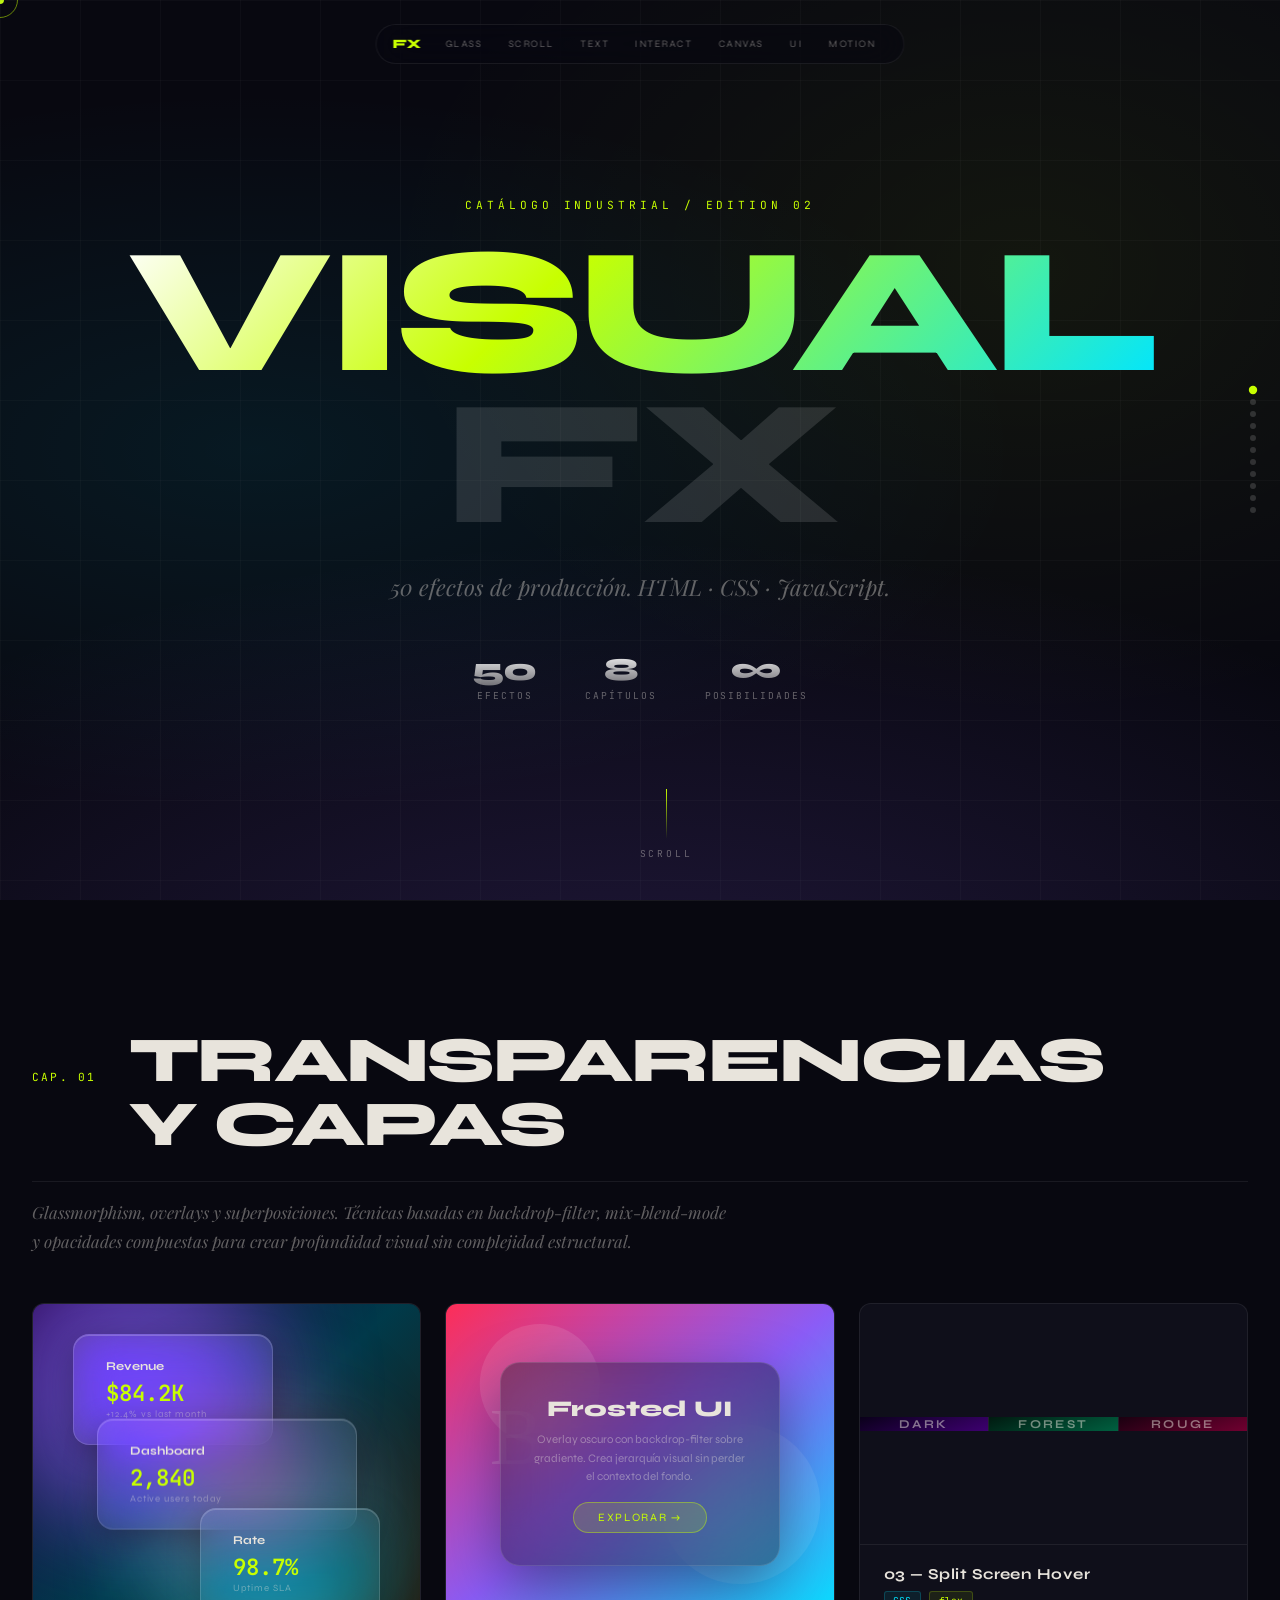
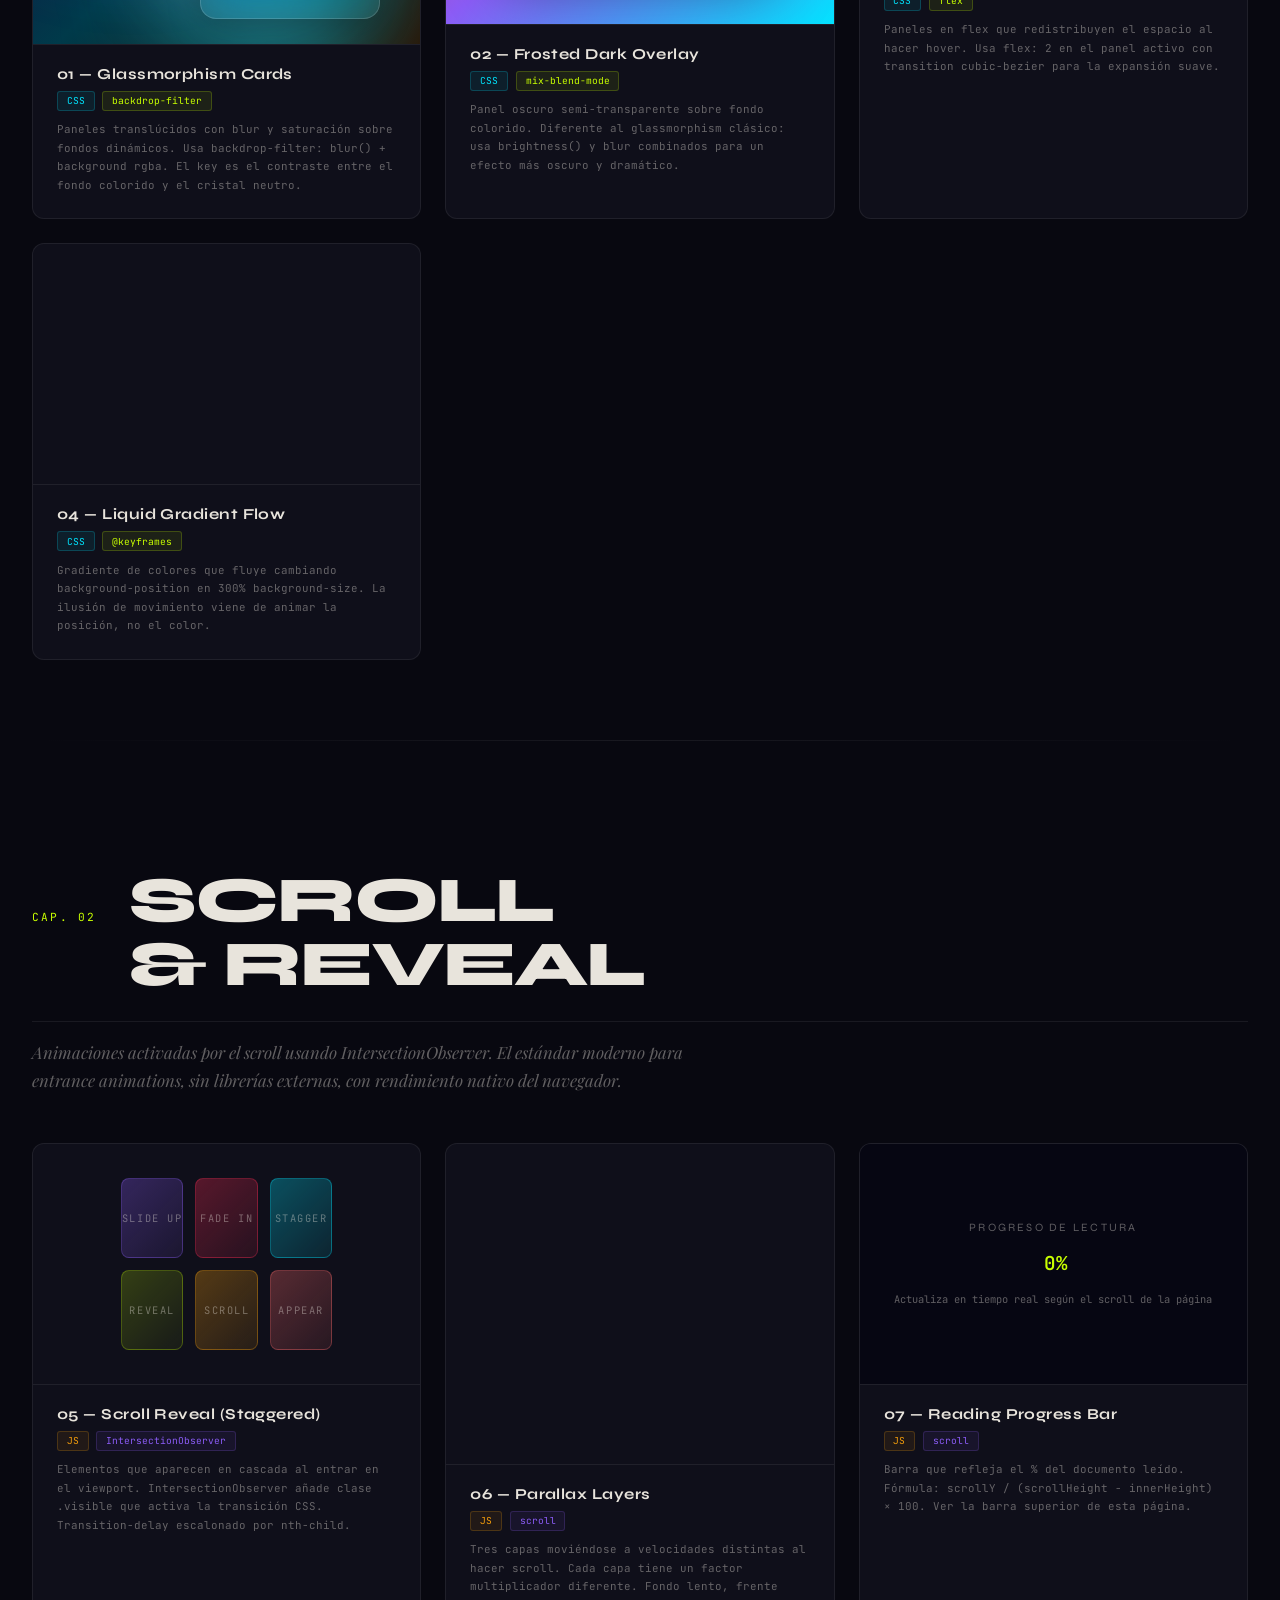
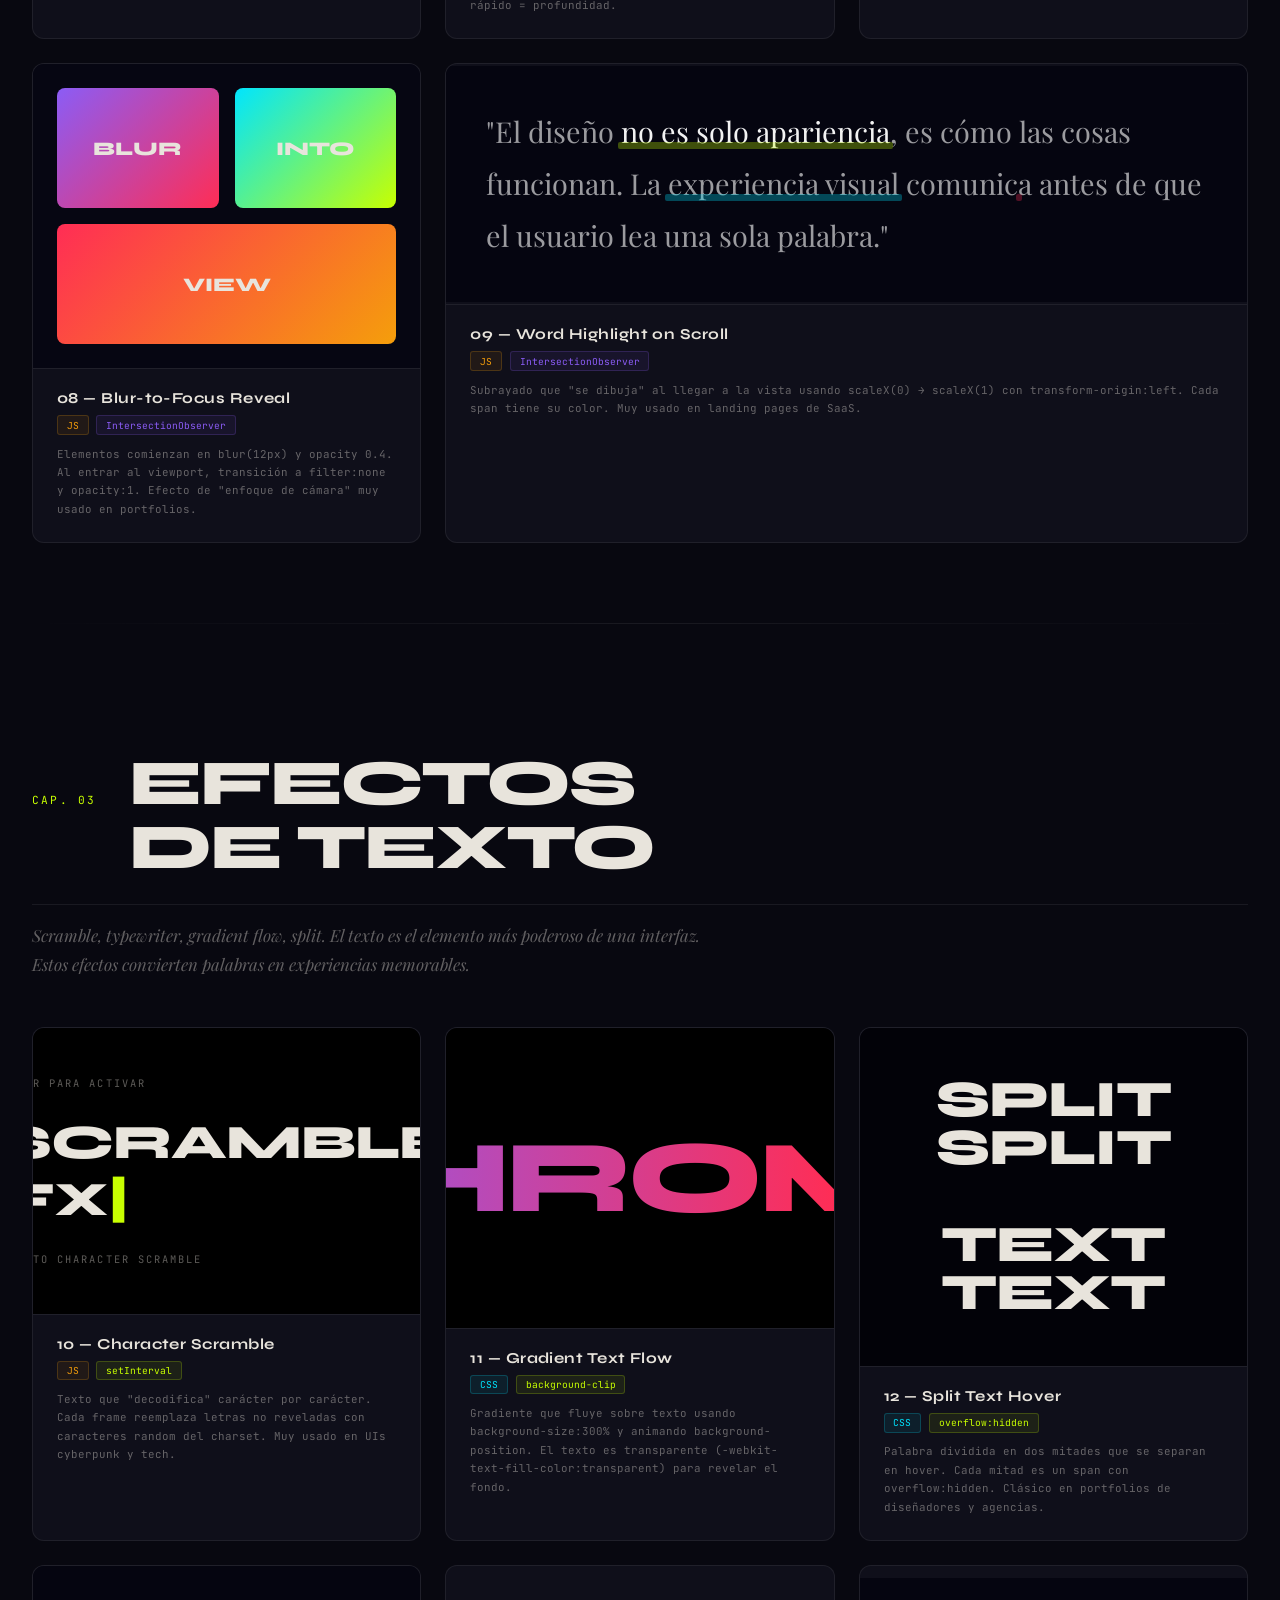
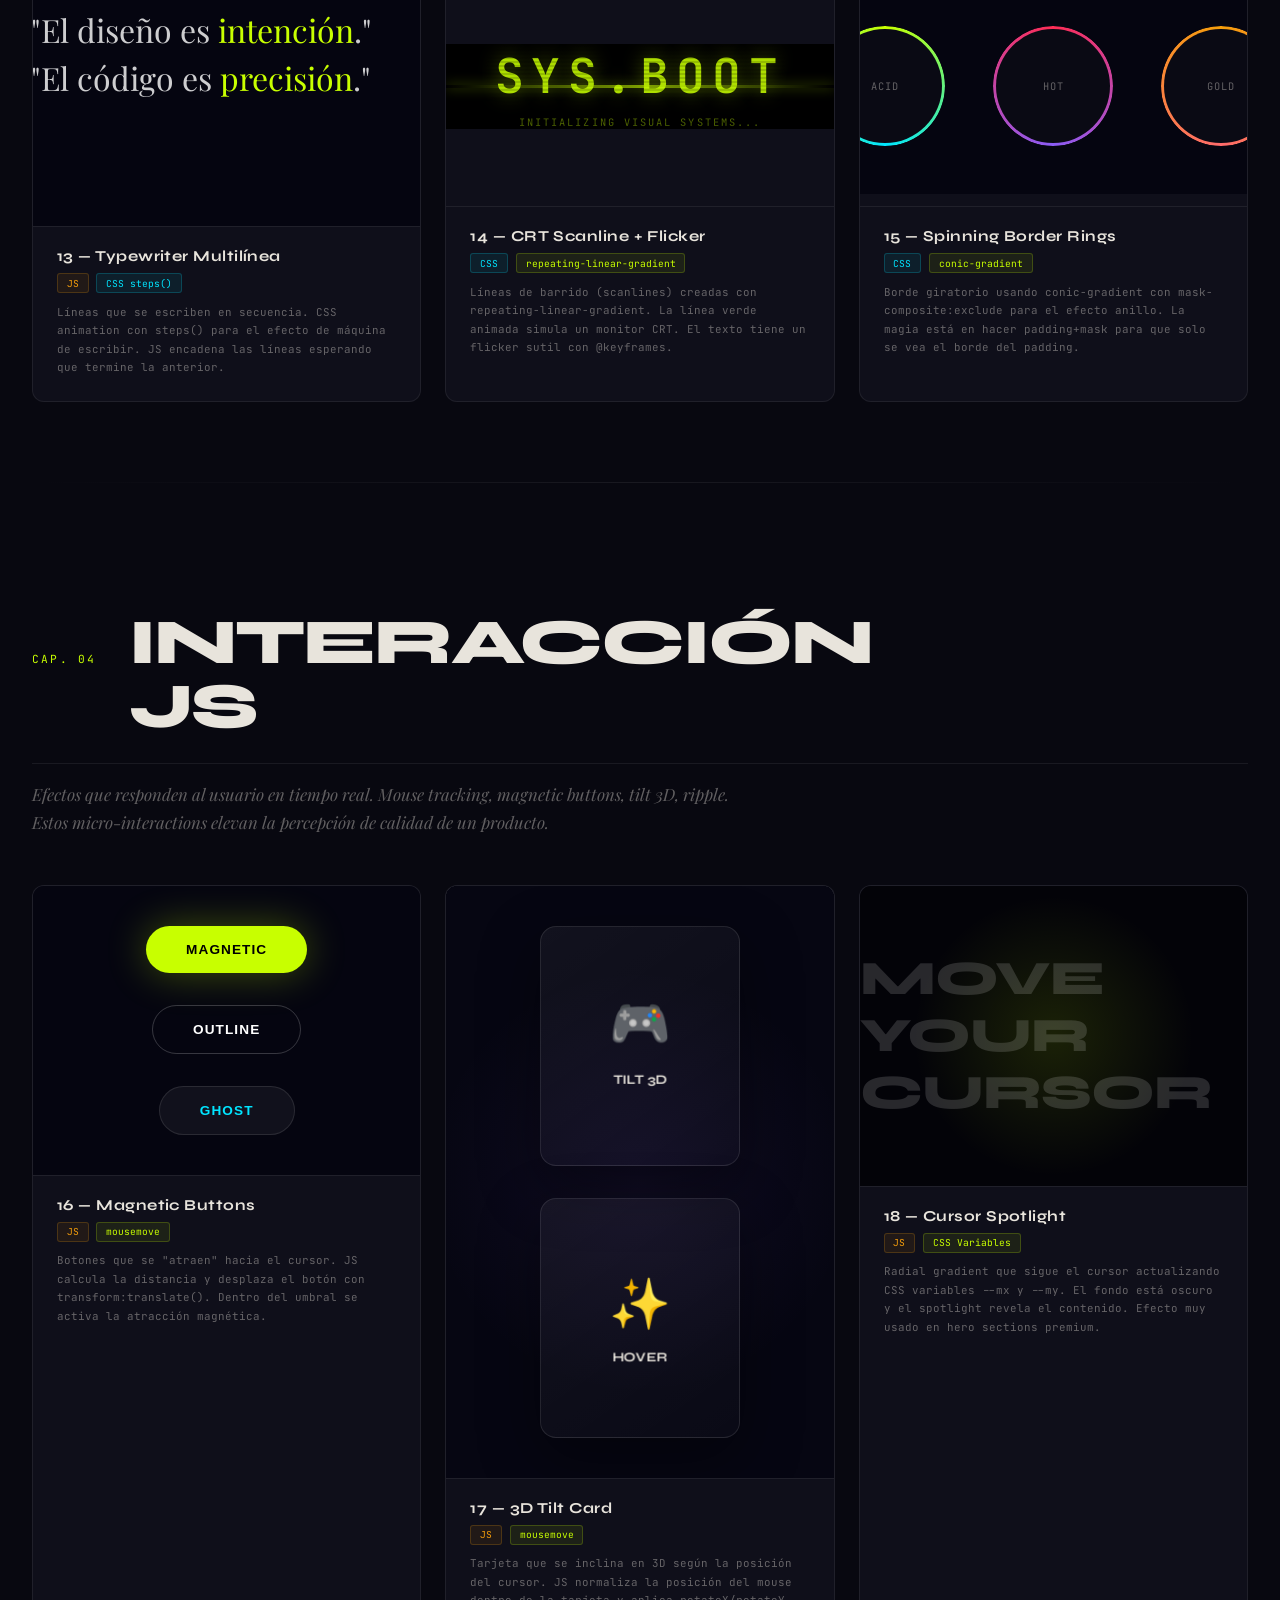
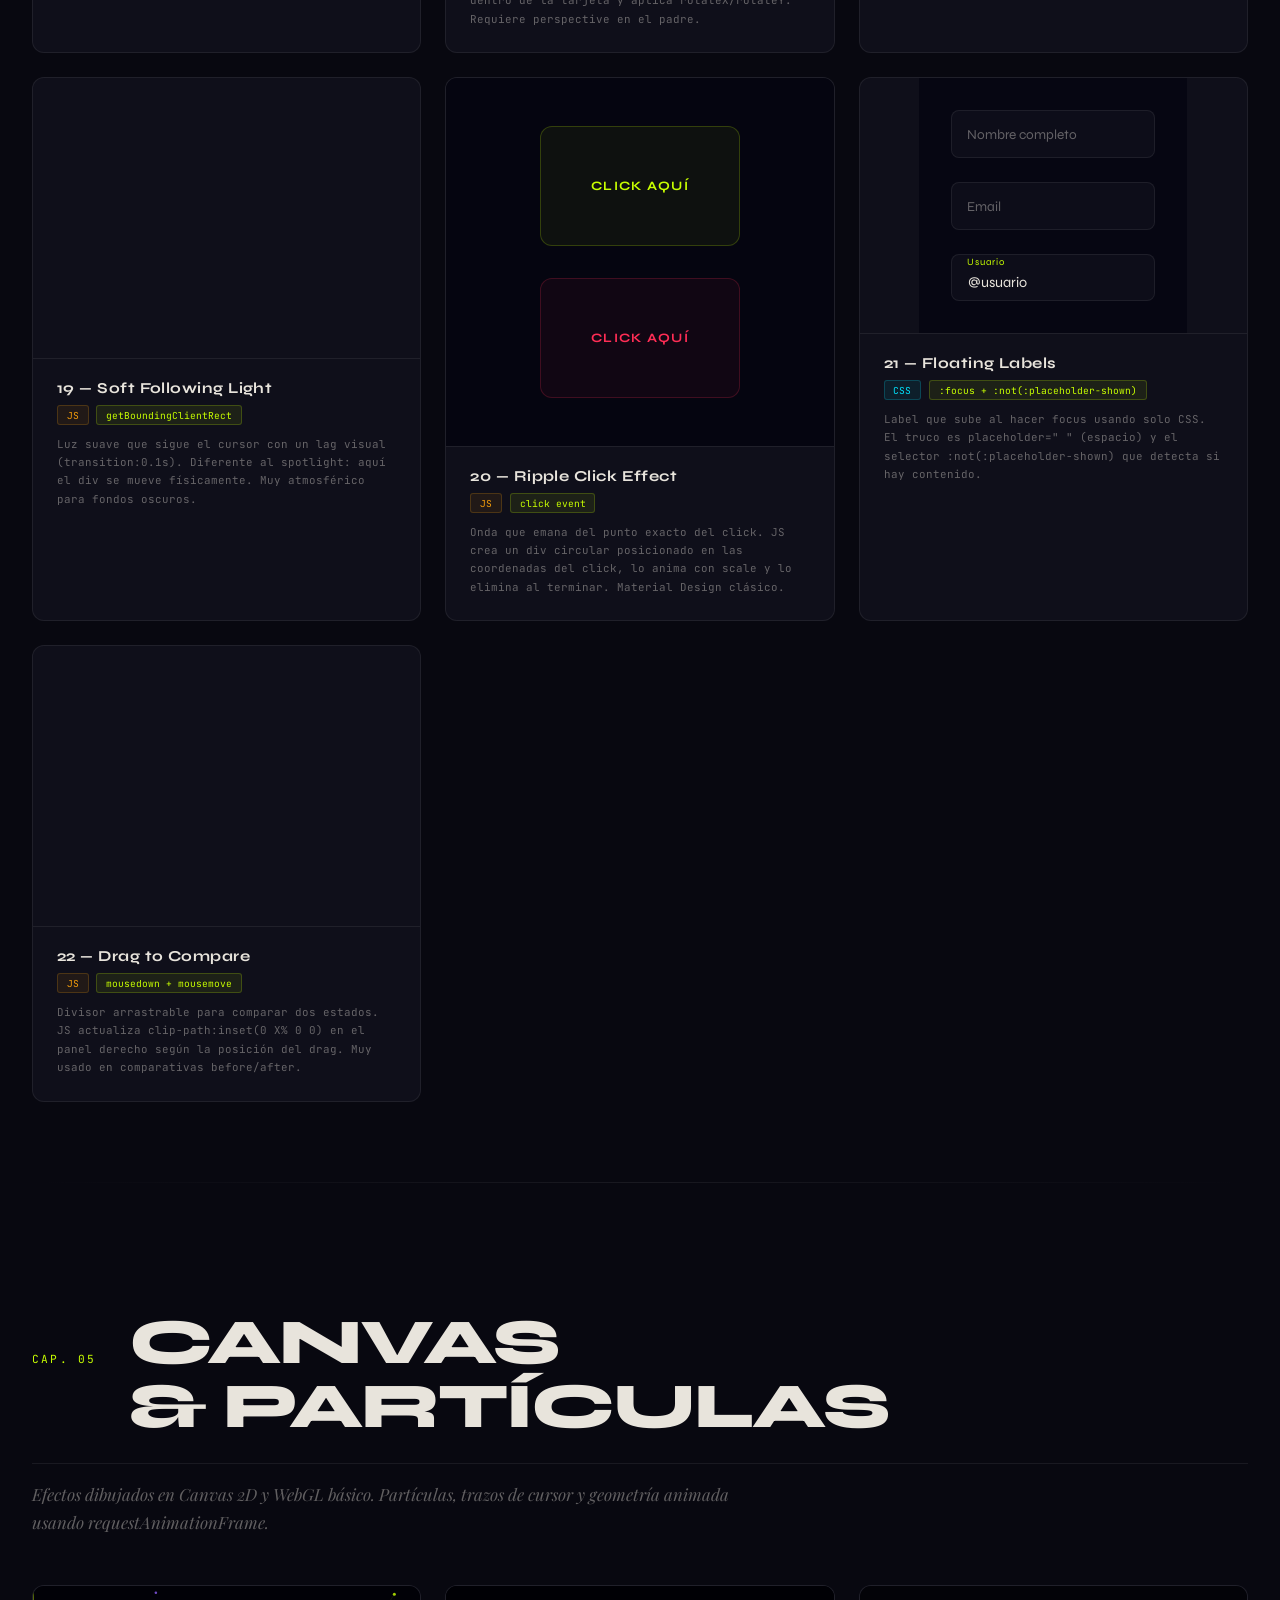
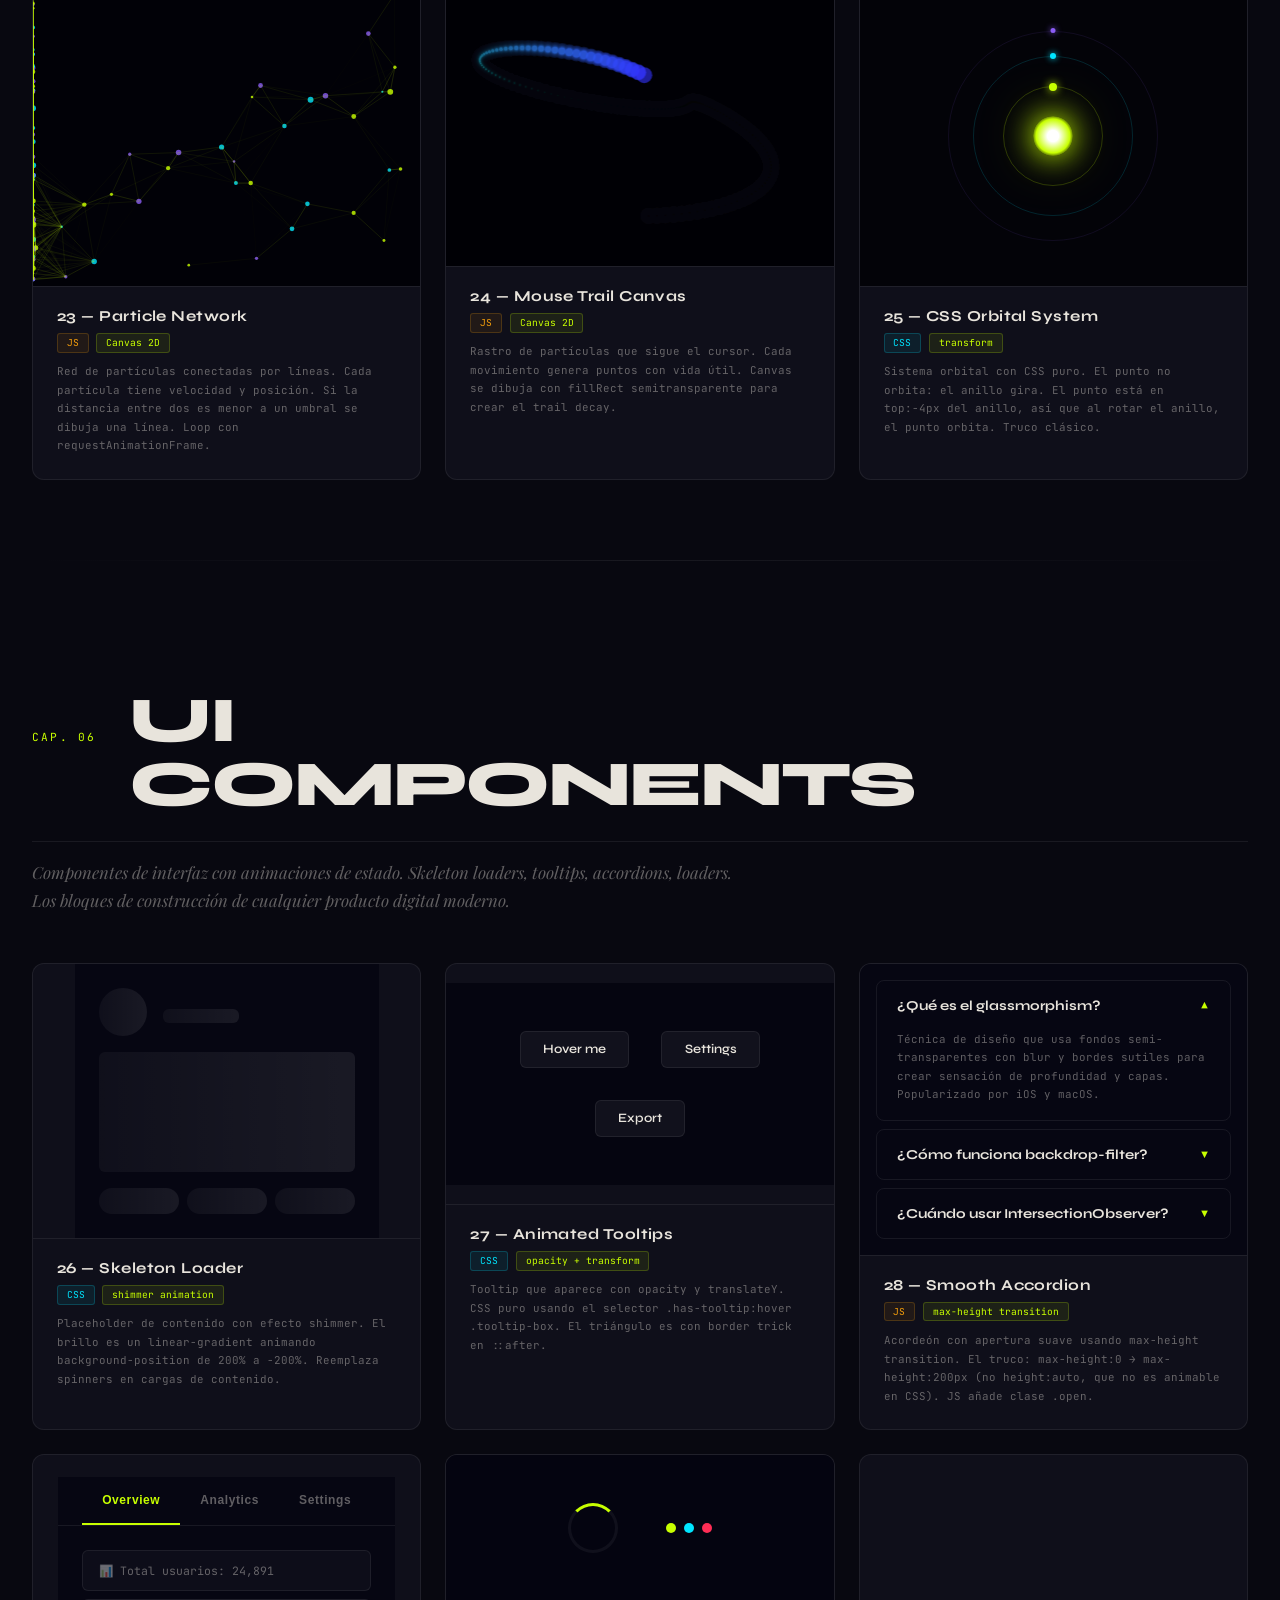
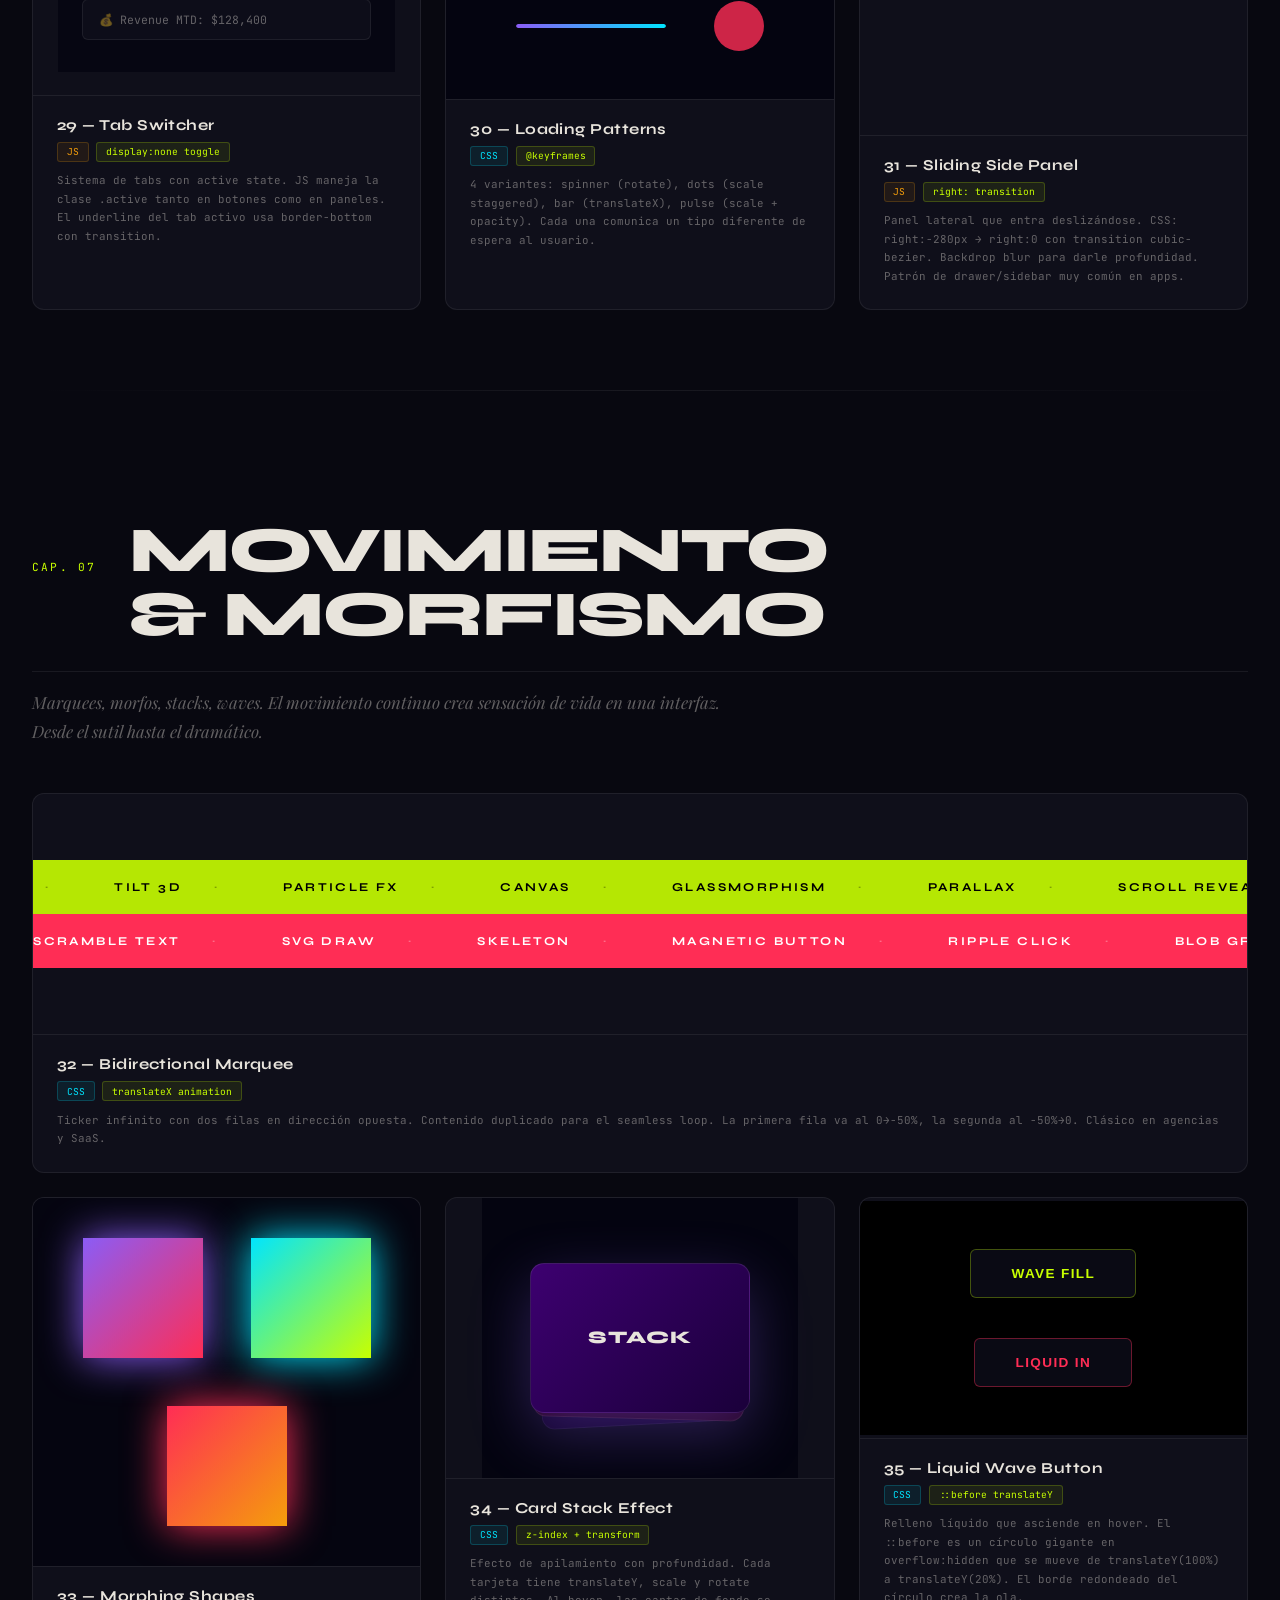
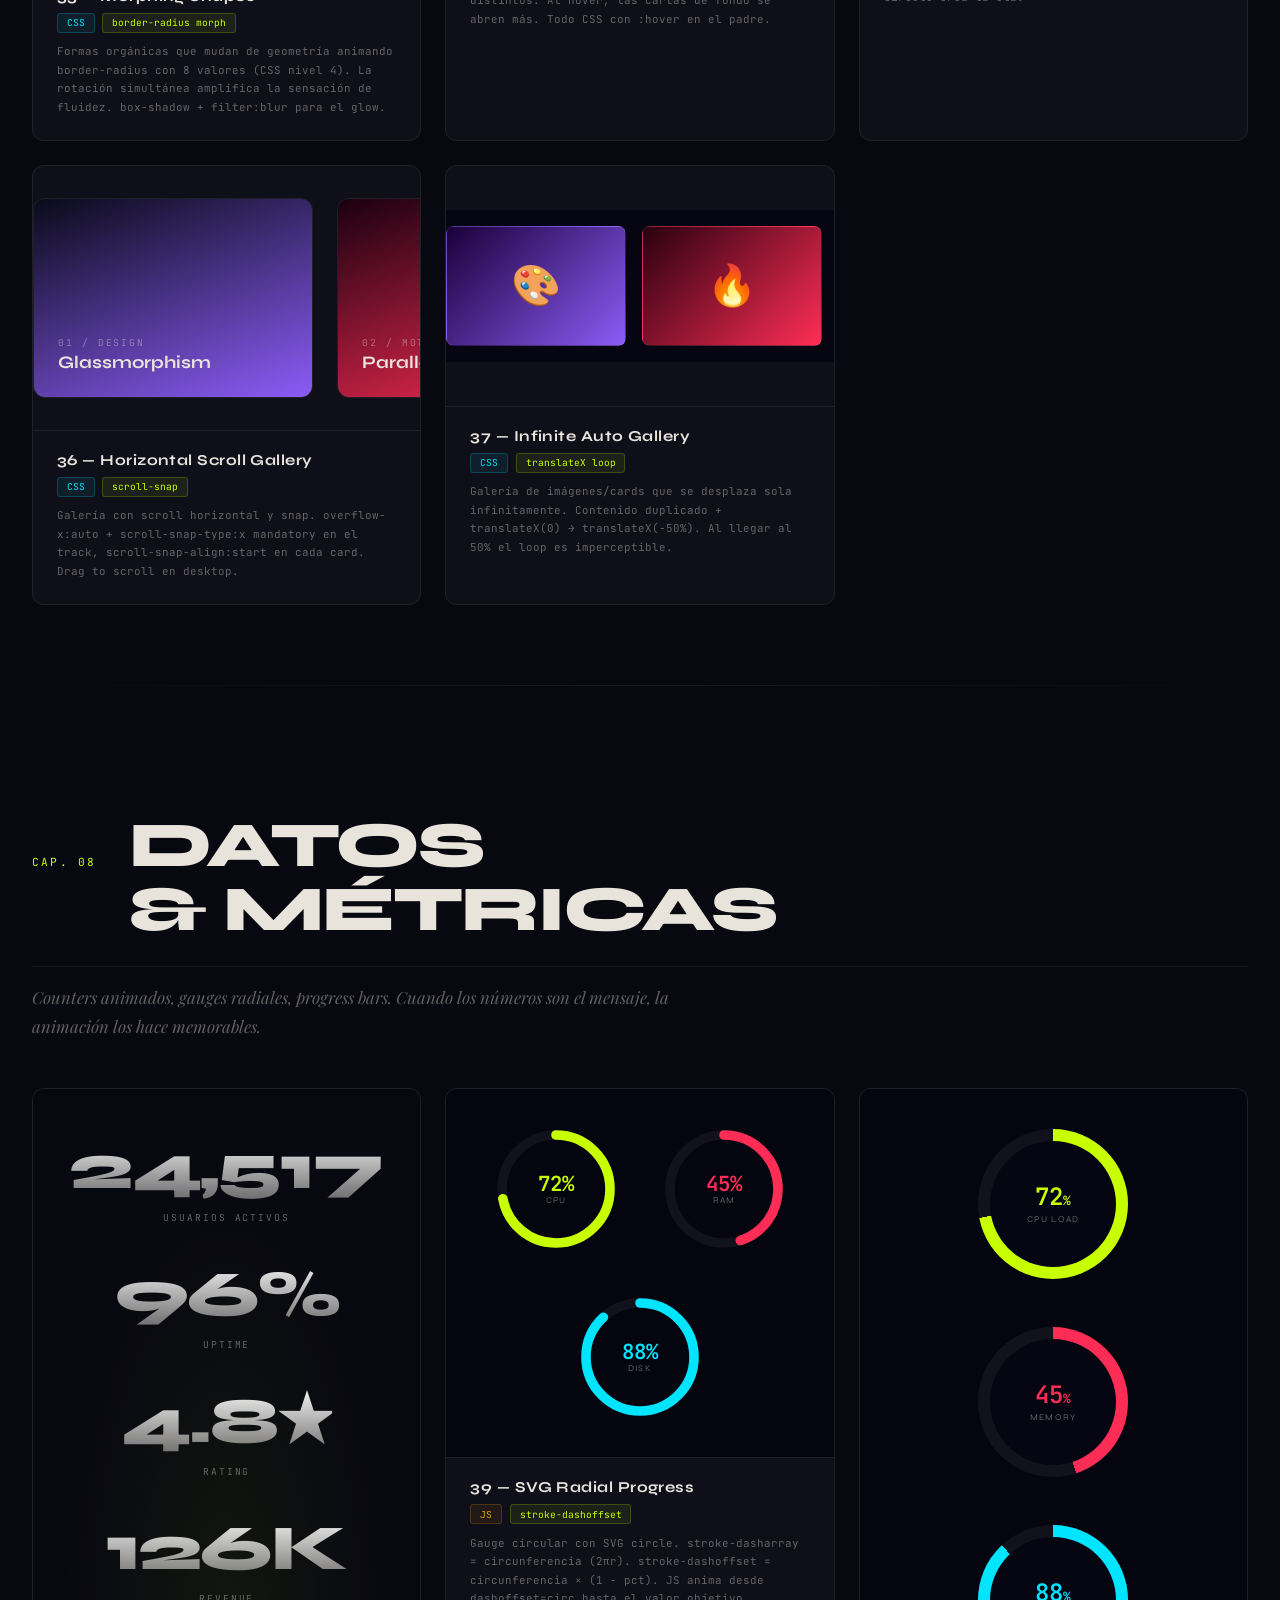
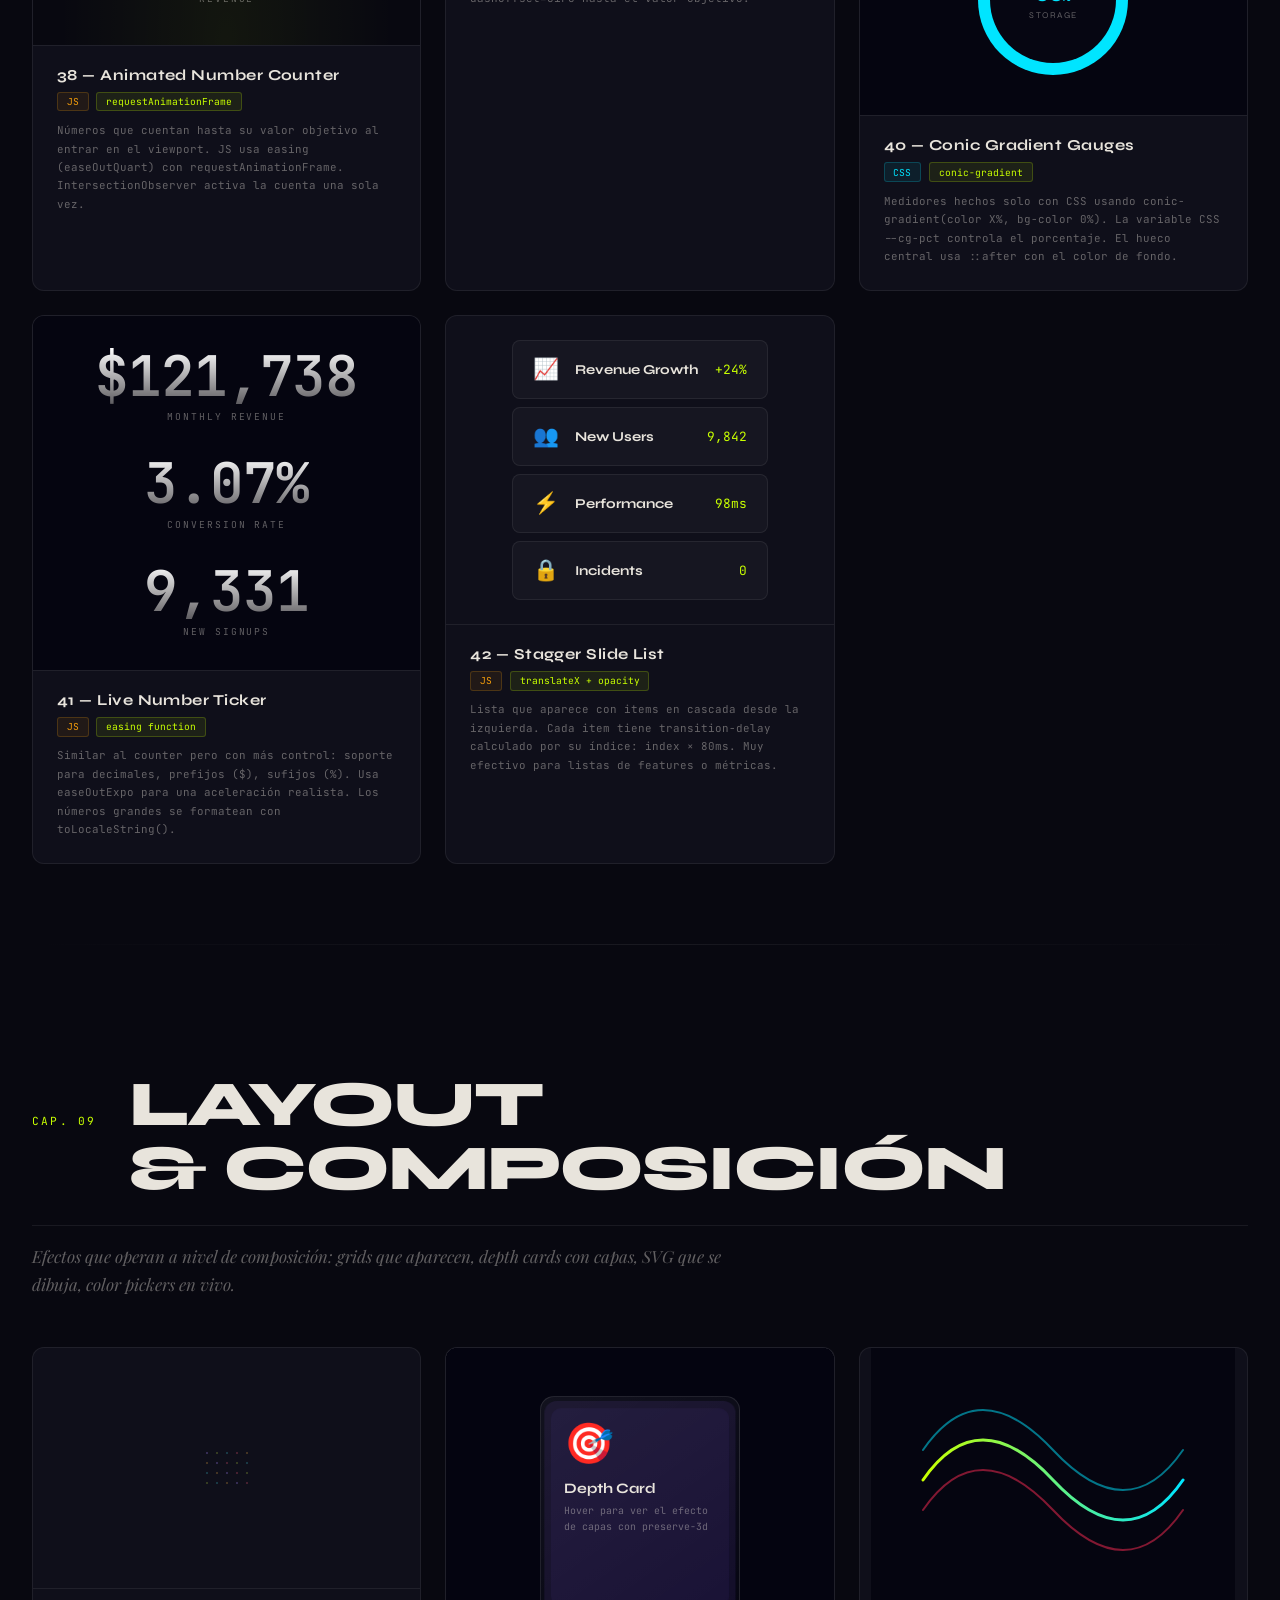
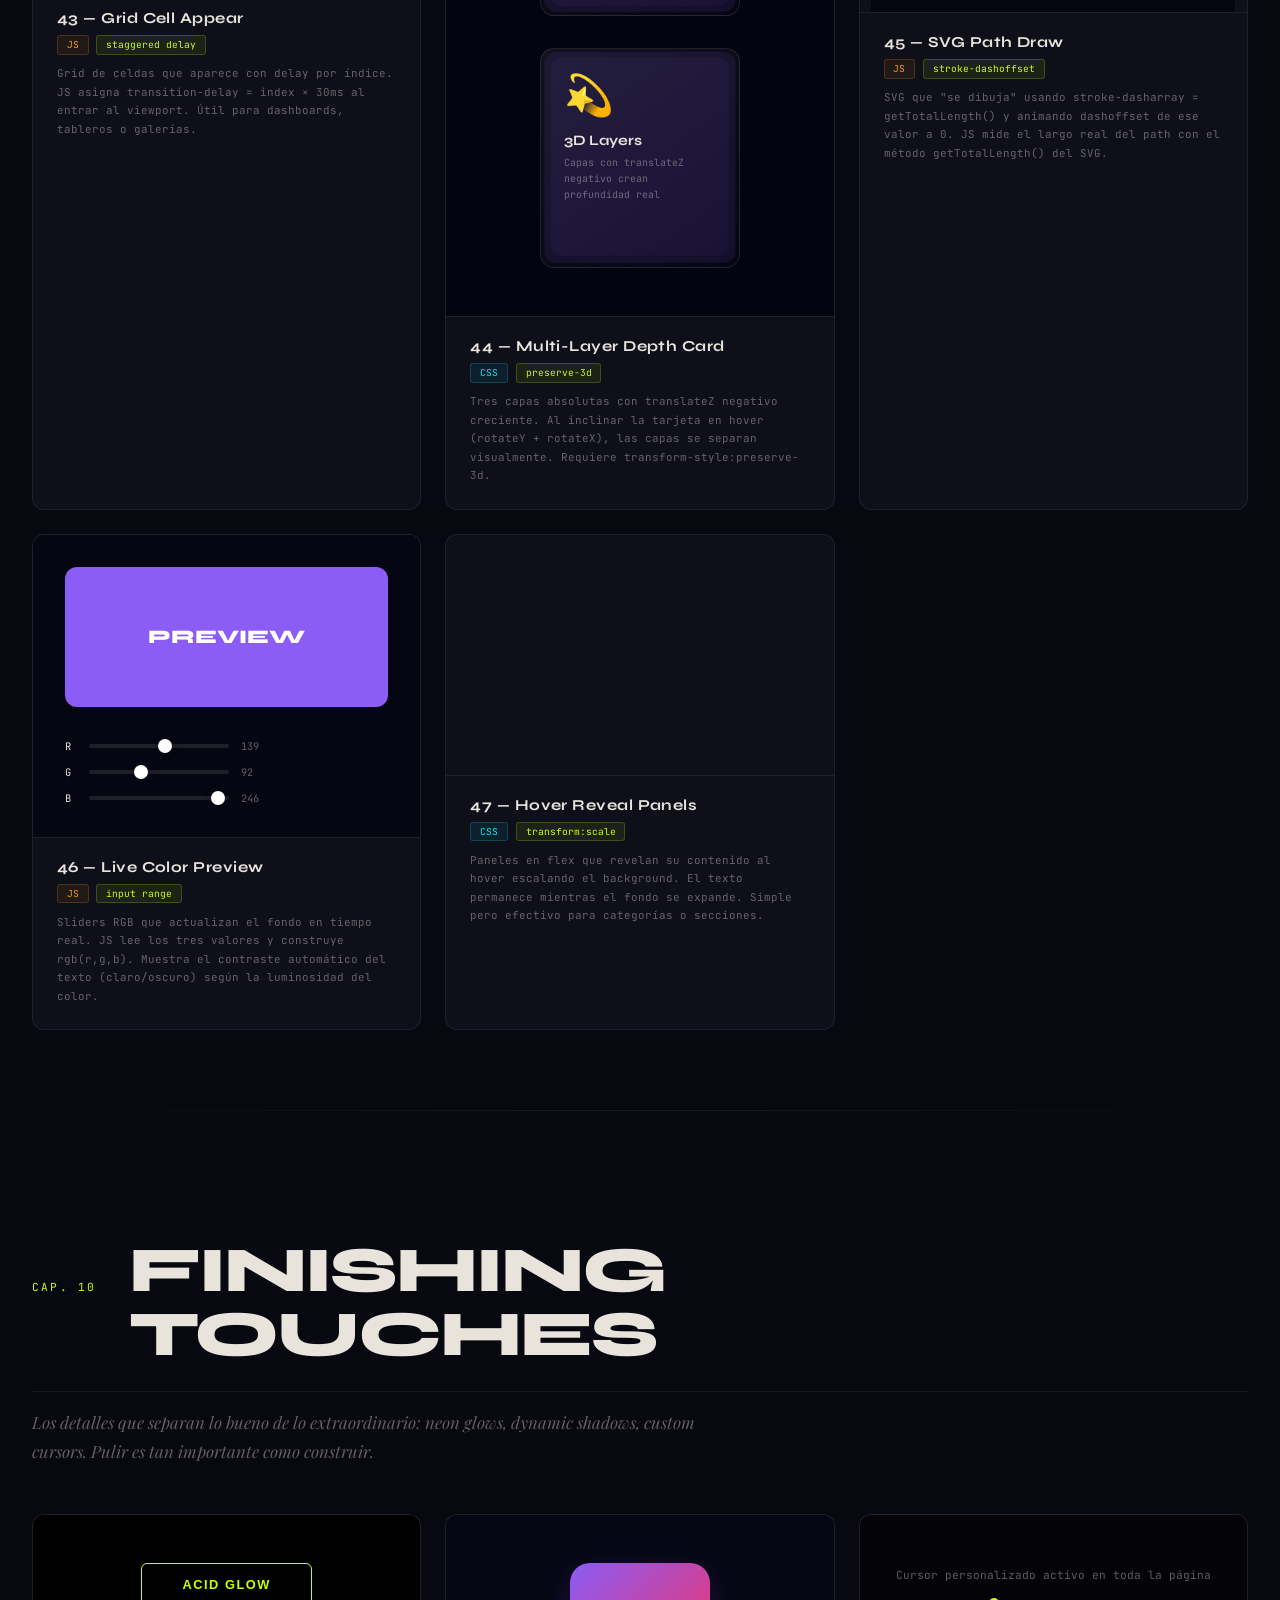
==== catalogo-fx-v2.html @ 1371c693 "catalogo de visuales" ====
<!DOCTYPE html>
<html lang="es">
<head>
<meta charset="UTF-8">
<meta name="viewport" content="width=device-width, initial-scale=1.0">
<title>VISUAL FX CATALOG — 50 Efectos Industriales</title>
<link href="https://fonts.googleapis.com/css2?family=Syne:wght@400;500;700;800&family=Playfair+Display:ital,wght@0,400;0,700;1,400&family=JetBrains+Mono:wght@300;400;600&display=swap" rel="stylesheet">
<style>
/* ══════════════════════════════════════════════
   TOKENS & RESET
══════════════════════════════════════════════ */
:root {
  --bg:       #080810;
  --surface:  #0f0f1a;
  --border:   rgba(255,255,255,0.07);
  --text:     #e8e4dc;
  --muted:    rgba(232,228,220,0.4);
  --acid:     #c8ff00;
  --hot:      #ff2d55;
  --cyan:     #00e5ff;
  --violet:   #8b5cf6;
  --gold:     #f59e0b;
  --coral:    #ff6b6b;
  --mint:     #0fffe5;
  --r: 0.75rem;
}

*, *::before, *::after { box-sizing: border-box; margin: 0; padding: 0; }
html { scroll-behavior: smooth; }
body {
  background: var(--bg);
  color: var(--text);
  font-family: 'Syne', sans-serif;
  overflow-x: hidden;
  cursor: none;
}

/* ══════════════════════════════════════════════
   CUSTOM CURSOR
══════════════════════════════════════════════ */
#cursor-dot {
  position: fixed;
  width: 8px; height: 8px;
  background: var(--acid);
  border-radius: 50%;
  pointer-events: none;
  z-index: 9999;
  transform: translate(-50%,-50%);
  transition: transform 0.1s, background 0.2s;
  mix-blend-mode: difference;
}
#cursor-ring {
  position: fixed;
  width: 36px; height: 36px;
  border: 1.5px solid rgba(200,255,0,0.5);
  border-radius: 50%;
  pointer-events: none;
  z-index: 9998;
  transform: translate(-50%,-50%);
  transition: width 0.3s, height 0.3s, border-color 0.3s, transform 0.08s;
}
body:has(a:hover) #cursor-ring,
body:has(button:hover) #cursor-ring,
body:has(.fx-card:hover) #cursor-ring {
  width: 60px; height: 60px;
  border-color: var(--hot);
}

/* ══════════════════════════════════════════════
   NAV PILL
══════════════════════════════════════════════ */
nav {
  position: fixed;
  top: 1.5rem; left: 50%;
  transform: translateX(-50%);
  z-index: 100;
  display: flex;
  align-items: center;
  gap: 0.25rem;
  padding: 0.5rem 1rem;
  background: rgba(8,8,16,0.6);
  backdrop-filter: blur(20px) saturate(1.5);
  border: 1px solid var(--border);
  border-radius: 100px;
}
nav a {
  font-size: 0.62rem;
  letter-spacing: 0.15em;
  text-transform: uppercase;
  color: var(--muted);
  text-decoration: none;
  padding: 0.3rem 0.7rem;
  border-radius: 100px;
  transition: color 0.2s, background 0.2s;
}
nav a:hover { color: var(--text); background: rgba(255,255,255,0.07); }
.nav-logo {
  font-family: 'Syne', sans-serif;
  font-weight: 800;
  font-size: 0.8rem;
  color: var(--acid);
  margin-right: 0.5rem;
  letter-spacing: 0.05em;
}

/* ══════════════════════════════════════════════
   PROGRESS BAR
══════════════════════════════════════════════ */
#progress-bar {
  position: fixed;
  top: 0; left: 0;
  height: 2px;
  background: linear-gradient(to right, var(--acid), var(--cyan));
  z-index: 200;
  width: 0%;
  transition: width 0.1s linear;
  box-shadow: 0 0 8px var(--acid);
}

/* ══════════════════════════════════════════════
   LAYOUT
══════════════════════════════════════════════ */
.chapter {
  padding: 8rem 2rem 5rem;
  max-width: 1300px;
  margin: 0 auto;
}
.chapter-header {
  display: flex;
  align-items: baseline;
  gap: 2rem;
  margin-bottom: 1rem;
  border-bottom: 1px solid var(--border);
  padding-bottom: 1.5rem;
}
.chapter-num {
  font-family: 'JetBrains Mono', monospace;
  font-size: 0.7rem;
  color: var(--acid);
  letter-spacing: 0.2em;
  white-space: nowrap;
}
.chapter-title {
  font-size: clamp(2.5rem, 5vw, 4.5rem);
  font-weight: 800;
  line-height: 1;
  letter-spacing: -0.03em;
}
.chapter-desc {
  font-family: 'Playfair Display', serif;
  font-style: italic;
  font-size: 1.05rem;
  color: var(--muted);
  line-height: 1.7;
  max-width: 700px;
  margin-bottom: 3rem;
}

.fx-grid {
  display: grid;
  grid-template-columns: repeat(auto-fill, minmax(380px, 1fr));
  gap: 1.5rem;
}
.fx-grid-wide { grid-template-columns: 1fr; }
.fx-grid-2    { grid-template-columns: repeat(auto-fill, minmax(500px, 1fr)); }
.fx-grid-3    { grid-template-columns: repeat(3, 1fr); }

@media(max-width:900px) {
  .fx-grid, .fx-grid-2, .fx-grid-3 { grid-template-columns: 1fr; }
}

.fx-card {
  background: var(--surface);
  border: 1px solid var(--border);
  border-radius: var(--r);
  overflow: hidden;
  transition: border-color 0.3s, transform 0.3s;
}
.fx-card:hover { border-color: rgba(200,255,0,0.2); transform: translateY(-3px); }
.fx-demo {
  min-height: 240px;
  display: flex;
  align-items: center;
  justify-content: center;
  position: relative;
  overflow: hidden;
}
.fx-info {
  padding: 1.25rem 1.5rem 1.5rem;
  border-top: 1px solid var(--border);
}
.fx-name {
  font-size: 0.95rem;
  font-weight: 700;
  letter-spacing: 0.03em;
  margin-bottom: 0.4rem;
}
.fx-tag {
  display: inline-block;
  font-family: 'JetBrains Mono', monospace;
  font-size: 0.6rem;
  padding: 0.15rem 0.55rem;
  border-radius: 3px;
  background: rgba(200,255,0,0.08);
  color: var(--acid);
  border: 1px solid rgba(200,255,0,0.2);
  margin-bottom: 0.6rem;
  margin-right: 0.3rem;
}
.fx-tag.t-js     { background: rgba(245,158,11,0.08); color: var(--gold);   border-color: rgba(245,158,11,0.2); }
.fx-tag.t-css    { background: rgba(0,229,255,0.08);  color: var(--cyan);   border-color: rgba(0,229,255,0.2);  }
.fx-tag.t-scroll { background: rgba(139,92,246,0.08); color: var(--violet); border-color: rgba(139,92,246,0.2); }
.fx-desc {
  font-family: 'JetBrains Mono', monospace;
  font-size: 0.68rem;
  color: var(--muted);
  line-height: 1.7;
}

.divider-line {
  height: 1px;
  background: linear-gradient(to right, transparent, var(--border), transparent);
  margin: 0 2rem;
}

/* ══════════════════════════════════════════════
   HERO
══════════════════════════════════════════════ */
#hero {
  height: 100vh;
  display: flex;
  align-items: center;
  justify-content: center;
  position: relative;
  overflow: hidden;
}
.hero-bg {
  position: absolute; inset: 0;
  background: radial-gradient(ellipse 80% 60% at 50% 120%, rgba(139,92,246,0.2), transparent),
              radial-gradient(ellipse 60% 40% at 20% 50%, rgba(0,229,255,0.08), transparent),
              radial-gradient(ellipse 50% 50% at 80% 30%, rgba(200,255,0,0.06), transparent);
}
.hero-grid {
  position: absolute; inset: 0;
  background-image:
    linear-gradient(rgba(255,255,255,0.025) 1px, transparent 1px),
    linear-gradient(90deg, rgba(255,255,255,0.025) 1px, transparent 1px);
  background-size: 80px 80px;
}
.hero-content { position: relative; z-index: 2; text-align: center; }
.hero-eyebrow {
  font-family: 'JetBrains Mono', monospace;
  font-size: 0.7rem;
  letter-spacing: 0.35em;
  color: var(--acid);
  text-transform: uppercase;
  margin-bottom: 1.5rem;
  opacity: 0;
  animation: heroIn 0.8s ease 0.2s forwards;
}
.hero-h1 {
  font-size: clamp(4.5rem, 14vw, 13rem);
  font-weight: 800;
  line-height: 0.85;
  letter-spacing: -0.04em;
  opacity: 0;
  animation: heroIn 0.8s ease 0.4s forwards;
}
.hero-h1 span {
  display: block;
  background: linear-gradient(135deg, #fff 0%, var(--acid) 40%, var(--cyan) 100%);
  -webkit-background-clip: text; -webkit-text-fill-color: transparent;
  background-clip: text;
}
.hero-h1 em {
  display: block;
  font-style: normal;
  color: rgba(255,255,255,0.12);
  -webkit-text-fill-color: initial;
}
.hero-sub {
  font-family: 'Playfair Display', serif;
  font-style: italic;
  font-size: clamp(1rem, 2.5vw, 1.4rem);
  color: var(--muted);
  margin-top: 2rem;
  opacity: 0;
  animation: heroIn 0.8s ease 0.6s forwards;
}
.hero-stats {
  display: flex;
  justify-content: center;
  gap: 3rem;
  margin-top: 3rem;
  opacity: 0;
  animation: heroIn 0.8s ease 0.8s forwards;
}
.hero-stat-num {
  font-size: 2rem; font-weight: 800;
  background: linear-gradient(to bottom, #fff, var(--muted));
  -webkit-background-clip: text; -webkit-text-fill-color: transparent;
  background-clip: text;
}
.hero-stat-label {
  font-family: 'JetBrains Mono', monospace;
  font-size: 0.6rem;
  letter-spacing: 0.2em;
  text-transform: uppercase;
  color: var(--muted);
}
@keyframes heroIn { from { opacity:0; transform: translateY(24px); } to { opacity:1; transform:none; } }

.hero-scroll {
  position: absolute; bottom: 2.5rem; left: 50%;
  transform: translateX(-50%);
  display: flex; flex-direction: column; align-items: center; gap: 0.5rem;
  font-family: 'JetBrains Mono', monospace;
  font-size: 0.6rem; letter-spacing: 0.3em; color: var(--muted);
  animation: heroIn 1s ease 1.2s both;
}
.hero-scroll-line {
  width: 1px; height: 50px;
  background: linear-gradient(to bottom, var(--acid), transparent);
  animation: scrollPulse 2s ease-in-out infinite;
}
@keyframes scrollPulse { 0%,100%{opacity:.3} 50%{opacity:1} }

/* ══════════════════════════════════════════════
   FX 01 — GLASSMORPHISM
══════════════════════════════════════════════ */
.glass-scene {
  width: 100%; height: 340px;
  background: linear-gradient(135deg, #1a0040, #003a4a, #2a1000);
  position: relative;
  overflow: hidden;
}
.glass-blob {
  position: absolute;
  border-radius: 50%;
  filter: blur(50px);
  animation: blobDrift 8s ease-in-out infinite;
}
.gb1 { width:280px;height:280px; background:rgba(139,92,246,0.6); top:-60px; left:-40px; }
.gb2 { width:220px;height:220px; background:rgba(0,229,255,0.5); bottom:-40px; right:10%; animation-delay:-3s; animation-duration:10s; }
.gb3 { width:180px;height:180px; background:rgba(255,45,85,0.4); top:30%; right:20%; animation-delay:-6s; }
@keyframes blobDrift {
  0%,100%{transform:translate(0,0)}
  33%{transform:translate(20px,-30px)}
  66%{transform:translate(-15px,20px)}
}
.glass-panel {
  position: absolute;
  background: rgba(255,255,255,0.08);
  backdrop-filter: blur(20px) saturate(1.8);
  border: 1px solid rgba(255,255,255,0.15);
  border-radius: 16px;
  padding: 1.5rem 2rem;
  box-shadow: 0 8px 32px rgba(0,0,0,0.3), inset 0 1px 0 rgba(255,255,255,0.2);
  transition: transform 0.3s;
}
.glass-panel:hover { transform: scale(1.03); }
.gp1 { top: 30px; left: 40px; width: 200px; }
.gp2 { top: 50%; left: 50%; transform: translate(-50%,-50%); width: 260px; }
.gp3 { bottom: 25px; right: 40px; width: 180px; }
.gp2:hover { transform: translate(-50%,-50%) scale(1.03); }
.glass-label { font-size: 0.75rem; font-weight: 700; margin-bottom: 0.3rem; }
.glass-val { font-family: 'JetBrains Mono', monospace; font-size: 1.4rem; font-weight: 600; color: var(--acid); }
.glass-sub { font-size: 0.6rem; color: var(--muted); letter-spacing:0.1em; }

/* FX 02 — FROSTED OVERLAY */
.frost-scene {
  width:100%; height:320px;
  background: url('data:image/svg+xml,<svg xmlns="http://www.w3.org/2000/svg" width="400" height="320"><defs><linearGradient id="g1" x1="0%25" y1="0%25" x2="100%25" y2="100%25"><stop offset="0%25" stop-color="%23ff2d55"/><stop offset="50%25" stop-color="%238b5cf6"/><stop offset="100%25" stop-color="%2300e5ff"/></linearGradient></defs><rect width="400" height="320" fill="url(%23g1)"/><circle cx="100" cy="80" r="60" fill="rgba(255,255,255,0.1)"/><circle cx="300" cy="200" r="80" fill="rgba(255,255,255,0.08)"/><text x="50" y="160" font-size="80" fill="rgba(255,255,255,0.15)" font-family="serif">BG</text></svg>') center/cover;
  position: relative; overflow: hidden;
  display: flex; align-items: center; justify-content: center;
}
.frost-overlay {
  width: 280px; padding: 2rem;
  background: rgba(8,8,16,0.4);
  backdrop-filter: blur(30px) brightness(1.1);
  border: 1px solid rgba(255,255,255,0.12);
  border-radius: 20px;
  text-align: center;
  box-shadow: 0 20px 60px rgba(0,0,0,0.4);
}
.frost-title { font-size: 1.4rem; font-weight: 800; margin-bottom: 0.5rem; }
.frost-body  { font-size: 0.72rem; color: var(--muted); line-height: 1.6; }
.frost-btn {
  display: inline-block; margin-top: 1rem;
  padding: 0.5rem 1.5rem;
  background: rgba(200,255,0,0.15);
  border: 1px solid rgba(200,255,0,0.4);
  border-radius: 100px;
  font-size: 0.7rem; letter-spacing: 0.15em; text-transform: uppercase;
  color: var(--acid); cursor: pointer;
  transition: background 0.2s, transform 0.2s;
}
.frost-btn:hover { background: rgba(200,255,0,0.25); transform: scale(1.05); }

/* FX 03 — SCROLL REVEAL (IntersectionObserver) */
.reveal-item {
  opacity: 0;
  transform: translateY(40px);
  transition: opacity 0.7s ease, transform 0.7s ease;
}
.reveal-item.visible {
  opacity: 1;
  transform: none;
}
.reveal-item:nth-child(2) { transition-delay: 0.1s; }
.reveal-item:nth-child(3) { transition-delay: 0.2s; }
.reveal-item:nth-child(4) { transition-delay: 0.3s; }
.reveal-item:nth-child(5) { transition-delay: 0.4s; }

.reveal-demo {
  display: grid;
  grid-template-columns: repeat(3,1fr);
  gap: 0.75rem;
  padding: 1.5rem;
}
.reveal-block {
  height: 80px;
  border-radius: 8px;
  display: flex; align-items: center; justify-content: center;
  font-family: 'JetBrains Mono', monospace;
  font-size: 0.65rem; letter-spacing: 0.15em; color: var(--muted);
}
.rb1 { background: linear-gradient(135deg, rgba(139,92,246,0.3), rgba(139,92,246,0.1)); border:1px solid rgba(139,92,246,0.3); }
.rb2 { background: linear-gradient(135deg, rgba(255,45,85,0.3), rgba(255,45,85,0.1));  border:1px solid rgba(255,45,85,0.3);  }
.rb3 { background: linear-gradient(135deg, rgba(0,229,255,0.3), rgba(0,229,255,0.1));  border:1px solid rgba(0,229,255,0.3);  }
.rb4 { background: linear-gradient(135deg, rgba(200,255,0,0.2), rgba(200,255,0,0.05)); border:1px solid rgba(200,255,0,0.25); }
.rb5 { background: linear-gradient(135deg, rgba(245,158,11,0.3), rgba(245,158,11,0.1));border:1px solid rgba(245,158,11,0.3); }
.rb6 { background: linear-gradient(135deg, rgba(255,107,107,0.3),rgba(255,107,107,0.1));border:1px solid rgba(255,107,107,0.3);}

/* FX 04 — PARALLAX */
.parallax-scene {
  height: 320px; overflow: hidden;
  position: relative;
}
.plx-layer {
  position: absolute; inset: 0;
  background-size: cover;
  will-change: transform;
}
.plx-bg {
  background: radial-gradient(ellipse at 50% 80%, rgba(139,92,246,0.4), transparent 60%),
              radial-gradient(ellipse at 20% 20%, rgba(0,229,255,0.3), transparent 50%),
              #060612;
}
.plx-mid {
  display: flex; align-items: center; justify-content: center;
}
.plx-circles {
  position: absolute;
  width: 400px; height: 400px;
  border-radius: 50%;
  border: 1px solid rgba(200,255,0,0.08);
  top: 50%; left: 50%;
  transform: translate(-50%,-50%);
}
.plx-circles::before {
  content: '';
  position: absolute; inset: 30px;
  border-radius: 50%;
  border: 1px solid rgba(0,229,255,0.06);
}
.plx-circles::after {
  content: '';
  position: absolute; inset: 70px;
  border-radius: 50%;
  border: 1px solid rgba(255,45,85,0.08);
}
.plx-fg {
  display: flex; align-items: center; justify-content: center;
}
.plx-text {
  font-size: clamp(2rem,5vw,3.5rem);
  font-weight: 800; letter-spacing: -0.03em;
  background: linear-gradient(to right, #fff 30%, var(--acid));
  -webkit-background-clip: text; -webkit-text-fill-color: transparent;
  background-clip: text;
  pointer-events: none;
}

/* FX 05 — TYPEWRITER / SCRAMBLE */
.scramble-demo {
  background: #000;
  padding: 3rem;
  display: flex; flex-direction: column; gap: 1.5rem;
}
.scramble-text {
  font-size: clamp(1.8rem, 4vw, 3rem);
  font-weight: 800;
  letter-spacing: -0.02em;
  min-height: 1.2em;
  cursor: default;
}
.scramble-cursor::after {
  content: '|';
  color: var(--acid);
  animation: blinkCursor 0.75s step-end infinite;
}
@keyframes blinkCursor { 50%{opacity:0} }
.scramble-label {
  font-family: 'JetBrains Mono', monospace;
  font-size: 0.65rem; letter-spacing: 0.2em;
  color: var(--muted); text-transform: uppercase;
}

/* FX 06 — MAGNETIC BUTTON */
.mag-demo {
  display: flex; flex-wrap: wrap; gap: 2rem;
  align-items: center; justify-content: center;
  padding: 2.5rem;
  background: #050510;
}
.mag-btn {
  position: relative;
  padding: 1rem 2.5rem;
  border-radius: 100px;
  font-size: 0.85rem; font-weight: 700; letter-spacing: 0.08em;
  cursor: pointer; border: none; overflow: hidden;
  transition: transform 0.3s cubic-bezier(.25,.46,.45,.94);
}
.mag-btn-primary {
  background: var(--acid); color: #000;
  box-shadow: 0 0 40px rgba(200,255,0,0.3);
}
.mag-btn-outline {
  background: transparent;
  border: 1.5px solid rgba(255,255,255,0.2);
  color: #fff;
}
.mag-btn-ghost {
  background: rgba(255,255,255,0.05);
  border: 1.5px solid rgba(255,255,255,0.1);
  color: var(--cyan);
}
.mag-btn .btn-ripple {
  position: absolute;
  border-radius: 50%;
  background: rgba(255,255,255,0.3);
  transform: scale(0);
  animation: rippleAnim 0.6s linear;
  pointer-events: none;
}
@keyframes rippleAnim { to{transform:scale(4); opacity:0} }

/* FX 07 — HOVER SPLIT TEXT */
.split-demo {
  display: flex; align-items: center; justify-content: center;
  background: #020208; padding: 3rem;
  gap: 3rem; flex-wrap: wrap;
}
.split-word {
  font-size: clamp(2rem,4vw,3.5rem);
  font-weight: 800; letter-spacing: -0.02em;
  position: relative; cursor: default;
  display: inline-block;
  overflow: hidden;
}
.split-word .top-half, .split-word .bot-half {
  display: block; line-height: 0.95;
  transition: transform 0.35s cubic-bezier(.25,.46,.45,.94), color 0.35s;
}
.split-word:hover .top-half { transform: translateY(-8px); color: var(--acid); }
.split-word:hover .bot-half { transform: translateY(8px);  color: var(--hot); }

/* FX 08 — STAGGER LIST */
.stagger-list {
  list-style: none;
  padding: 1.5rem;
  display: flex; flex-direction: column; gap: 0.5rem;
}
.stagger-item {
  display: flex; align-items: center; gap: 1rem;
  padding: 1rem 1.25rem;
  background: rgba(255,255,255,0.03);
  border: 1px solid var(--border);
  border-radius: 8px;
  opacity: 0; transform: translateX(-20px);
  transition: opacity 0.5s, transform 0.5s, background 0.2s;
}
.stagger-item.visible { opacity:1; transform:none; }
.stagger-item:hover { background: rgba(255,255,255,0.06); }
.si-icon { font-size: 1.3rem; }
.si-name { font-size: 0.85rem; font-weight: 700; }
.si-val  { margin-left: auto; font-family: 'JetBrains Mono', monospace; font-size: 0.8rem; color: var(--acid); }

/* FX 09 — PARTICLE CANVAS */
#particle-canvas {
  width: 100%; height: 300px;
  display: block;
  background: #020208;
}

/* FX 10 — NOISE BG + GRAIN */
.noise-fx {
  width: 100%; height: 300px;
  position: relative; overflow: hidden;
  background: linear-gradient(135deg, #0a001a, #001020, #1a0800);
}
.noise-fx::before {
  content: '';
  position: absolute; inset: 0;
  background-image: url("data:image/svg+xml,%3Csvg xmlns='http://www.w3.org/2000/svg' width='300' height='300'%3E%3Cfilter id='n'%3E%3CfeTurbulence type='fractalNoise' baseFrequency='0.75' numOctaves='4' stitchTiles='stitch'/%3E%3C/filter%3E%3Crect width='300' height='300' filter='url(%23n)' opacity='0.18'/%3E%3C/svg%3E");
  background-repeat: repeat;
  mix-blend-mode: overlay; pointer-events: none;
}
.noise-fx::after {
  content: '';
  position: absolute; inset: 0;
  background:
    radial-gradient(ellipse at 25% 50%, rgba(200,255,0,0.12), transparent 55%),
    radial-gradient(ellipse at 75% 50%, rgba(0,229,255,0.10), transparent 55%);
}
.noise-content {
  position: absolute; inset: 0; z-index: 2;
  display: flex; align-items: center; justify-content: center; flex-direction: column; gap: 0.5rem;
}
.noise-title {
  font-family: 'Playfair Display', serif;
  font-style: italic;
  font-size: clamp(2rem,4vw,3.2rem);
  font-weight: 400;
  color: rgba(255,255,255,0.9);
}
.noise-sub {
  font-family: 'JetBrains Mono', monospace;
  font-size: 0.65rem; letter-spacing: 0.25em; text-transform: uppercase;
  color: var(--muted);
}

/* FX 11 — SVG STROKE DRAW */
.svg-draw-demo {
  background: #050510; padding: 2rem;
  display: flex; align-items: center; justify-content: center;
  min-height: 260px;
}
.svg-path-anim {
  stroke-dasharray: 1000;
  stroke-dashoffset: 1000;
  transition: stroke-dashoffset 2s ease;
}
.svg-draw-demo.in-view .svg-path-anim {
  stroke-dashoffset: 0;
}

/* FX 12 — COUNTER */
.counter-demo {
  display: flex; gap: 2rem; flex-wrap: wrap; justify-content: center;
  padding: 2.5rem;
  background: radial-gradient(ellipse at 50% 100%, rgba(200,255,0,0.06), transparent 60%), #080810;
}
.counter-item { text-align: center; }
.counter-num {
  font-size: clamp(2.5rem,5vw,4rem);
  font-weight: 800; letter-spacing: -0.03em;
  background: linear-gradient(to bottom, #fff, var(--muted));
  -webkit-background-clip: text; -webkit-text-fill-color: transparent; background-clip: text;
}
.counter-suffix { color: var(--acid); -webkit-text-fill-color: var(--acid); }
.counter-label {
  font-family: 'JetBrains Mono', monospace;
  font-size: 0.6rem; letter-spacing: 0.2em; text-transform: uppercase; color: var(--muted);
  margin-top: 0.3rem;
}

/* FX 13 — SMOOTH MARQUEE (bidirectional) */
.marquee-section {
  overflow: hidden; padding: 1.25rem 0;
}
.marquee-track {
  display: flex; gap: 0; white-space: nowrap;
}
.marquee-track.fwd  { animation: mFwd  25s linear infinite; }
.marquee-track.back { animation: mBack 30s linear infinite; }
.marquee-track span {
  padding: 0 2rem;
  font-size: 0.75rem; font-weight: 700; letter-spacing: 0.2em; text-transform: uppercase;
}
.marquee-track span::after { content: '·'; margin-left: 2rem; opacity: 0.3; }
.mk-1 { background: rgba(200,255,0,0.9); color: #000; }
.mk-2 { background: var(--hot); color: #fff; }
@keyframes mFwd  { from{transform:translateX(0)}   to{transform:translateX(-50%)} }
@keyframes mBack { from{transform:translateX(-50%)} to{transform:translateX(0)} }

/* FX 14 — LOTTIE-LIKE CSS MORPH */
.morph-demo {
  display: flex; gap: 3rem; justify-content: center; flex-wrap: wrap;
  padding: 2.5rem; background: #050510;
}
.morph-shape {
  width: 120px; height: 120px;
  background: linear-gradient(135deg, var(--mc1), var(--mc2));
  animation: morphShape 6s ease-in-out infinite;
  box-shadow: 0 0 40px var(--mc1);
}
.morph-shape:nth-child(2) { animation-delay: -2s; }
.morph-shape:nth-child(3) { animation-delay: -4s; }
.ms1 { --mc1: var(--violet); --mc2: var(--hot); }
.ms2 { --mc1: var(--cyan);   --mc2: var(--acid); }
.ms3 { --mc1: var(--hot);    --mc2: var(--gold); }
@keyframes morphShape {
  0%,100%{ border-radius:60% 40% 30% 70% / 60% 30% 70% 40%; transform:rotate(0deg); }
  25%    { border-radius:30% 60% 70% 40% / 50% 60% 30% 60%; transform:rotate(90deg); }
  50%    { border-radius:70% 30% 50% 50% / 30% 70% 70% 30%; transform:rotate(180deg); }
  75%    { border-radius:40% 60% 30% 70% / 70% 40% 60% 30%; transform:rotate(270deg); }
}

/* FX 15 — 3D TILT (JS) */
.tilt-demo {
  display: flex; gap: 2rem; flex-wrap: wrap;
  align-items: center; justify-content: center;
  padding: 2.5rem;
  background: radial-gradient(circle at 50% 50%, rgba(139,92,246,0.08), transparent 60%), #060612;
  perspective: 1000px;
}
.tilt-card {
  width: 200px; height: 240px;
  border-radius: 16px;
  background: linear-gradient(145deg, rgba(255,255,255,0.05), rgba(255,255,255,0.02));
  border: 1px solid rgba(255,255,255,0.1);
  display: flex; flex-direction: column; align-items: center; justify-content: center;
  gap: 1rem; cursor: pointer;
  transform-style: preserve-3d;
  transition: transform 0.1s;
  box-shadow: 0 20px 60px rgba(0,0,0,0.4);
}
.tilt-emoji { font-size: 3rem; transform: translateZ(30px); display: block; }
.tilt-label { font-size: 0.8rem; font-weight: 700; transform: translateZ(20px); }

/* FX 16 — SPOTLIGHT */
.spotlight-demo {
  height: 300px;
  background: #030308;
  position: relative; overflow: hidden;
  display: flex; align-items: center; justify-content: center;
}
.spotlight-inner {
  position: absolute; inset: 0;
  background: radial-gradient(circle 200px at var(--mx,50%) var(--my,50%),
    rgba(200,255,0,0.12) 0%, transparent 70%);
  pointer-events: none;
  transition: background 0.05s;
}
.spotlight-text {
  font-size: clamp(1.5rem,4vw,3rem);
  font-weight: 800; letter-spacing: -0.02em;
  color: rgba(255,255,255,0.15);
  user-select: none;
  position: relative; z-index: 1;
}

/* FX 17 — SCROLL PROGRESS COUNTER */
.scroll-counter-demo {
  padding: 1.5rem 2rem;
  background: #060612;
  display: flex; align-items: center; gap: 1.5rem;
}
.sc-track {
  flex:1; height: 4px;
  background: rgba(255,255,255,0.05);
  border-radius: 2px; overflow: hidden;
}
.sc-fill {
  height: 100%;
  background: linear-gradient(to right, var(--violet), var(--acid));
  width: 0%; border-radius: 2px;
  transition: width 0.1s linear;
}
.sc-pct {
  font-family: 'JetBrains Mono', monospace;
  font-size: 1.2rem; font-weight: 600;
  color: var(--acid); min-width: 3.5ch;
}

/* FX 18 — TEXT GRADIENT SCROLL */
.tgs-demo {
  min-height: 300px;
  background: #000;
  display: flex; align-items: center; justify-content: center;
  padding: 3rem;
}
.tgs-word {
  font-size: clamp(3rem,8vw,6.5rem);
  font-weight: 800; letter-spacing: -0.04em;
  background: linear-gradient(to right, var(--violet), var(--hot), var(--acid), var(--cyan), var(--violet));
  background-size: 300% 100%;
  -webkit-background-clip: text; -webkit-text-fill-color: transparent; background-clip: text;
  animation: gradFlow 4s linear infinite;
}
@keyframes gradFlow { 0%{background-position:0%} 100%{background-position:100%} }

/* FX 19 — CLIP PATH REVEAL */
.clip-demo {
  display: flex; gap: 1px; height: 280px;
  overflow: hidden; background: #000;
}
.clip-panel {
  flex:1; position: relative; overflow: hidden;
  cursor: pointer;
}
.clip-bg {
  position: absolute; inset: 0;
  transition: transform 0.5s ease, clip-path 0.5s ease;
}
.clip-panel:hover .clip-bg { transform: scale(1.05); }
.cp1 .clip-bg { background: linear-gradient(135deg, #1a003a, var(--violet)); }
.cp2 .clip-bg { background: linear-gradient(135deg, #2a0010, var(--hot)); }
.cp3 .clip-bg { background: linear-gradient(135deg, #001a1a, var(--cyan)); }
.cp4 .clip-bg { background: linear-gradient(135deg, #1a1a00, var(--acid)); }
.clip-label {
  position: absolute; bottom: 1rem; left: 1rem;
  font-weight: 700; font-size: 0.75rem; letter-spacing: 0.1em; text-transform: uppercase;
  color: rgba(255,255,255,0.7);
  transition: color 0.3s;
}
.clip-panel:hover .clip-label { color: #fff; }

/* FX 20 — SKELETON LOADER */
.skeleton-demo {
  padding: 1.5rem; background: #060612;
  display: flex; flex-direction: column; gap: 1rem;
}
.skel-row { display: flex; gap: 1rem; align-items: center; }
.skel {
  background: linear-gradient(90deg, rgba(255,255,255,0.04) 0%, rgba(255,255,255,0.08) 50%, rgba(255,255,255,0.04) 100%);
  background-size: 200% 100%;
  animation: shimmer 1.5s infinite;
  border-radius: 6px;
}
@keyframes shimmer { 0%{background-position:200% 0} 100%{background-position:-200% 0} }
.skel-avatar { width: 48px; height: 48px; border-radius: 50%; flex-shrink: 0; }
.skel-line   { height: 14px; flex: 1; }
.skel-short  { height: 14px; width: 40%; }
.skel-block  { height: 120px; width: 100%; }
.skel-tag    { height: 26px; width: 80px; border-radius: 100px; }

/* FX 21 — NEON GLOW BUTTON */
.glow-demo {
  background: #000; padding: 3rem;
  display: flex; gap: 2rem; flex-wrap: wrap; align-items: center; justify-content: center;
}
.glow-btn {
  padding: 0.85rem 2.5rem;
  border-radius: 6px;
  font-size: 0.8rem; font-weight: 700; letter-spacing: 0.12em; text-transform: uppercase;
  cursor: pointer; border: 1.5px solid var(--gb-color);
  background: transparent; color: var(--gb-color);
  box-shadow: 0 0 0 var(--gb-color), inset 0 0 0 var(--gb-color);
  transition: box-shadow 0.3s, background 0.3s;
  position: relative;
}
.glow-btn::before {
  content: '';
  position: absolute; inset: -1px;
  border-radius: inherit;
  background: var(--gb-color);
  opacity: 0;
  filter: blur(12px);
  transition: opacity 0.3s;
}
.glow-btn:hover::before { opacity: 0.35; }
.glow-btn:hover { background: rgba(255,255,255,0.04); }
.gb-acid  { --gb-color: var(--acid); }
.gb-hot   { --gb-color: var(--hot);  }
.gb-cyan  { --gb-color: var(--cyan); }

/* FX 22 — INFINITE SPIN RING */
.spin-demo {
  display: flex; gap: 3rem; align-items: center; justify-content: center;
  padding: 3rem; background: #050510;
}
.spin-ring {
  position: relative; width: 120px; height: 120px;
  display: flex; align-items: center; justify-content: center;
}
.spin-ring::before {
  content: '';
  position: absolute; inset: 0;
  border-radius: 50%;
  background: conic-gradient(var(--sr1), var(--sr2), var(--sr1));
  animation: rotateFull 2s linear infinite;
  padding: 3px;
  -webkit-mask: linear-gradient(#fff 0 0) content-box, linear-gradient(#fff 0 0);
  -webkit-mask-composite: xor; mask-composite: exclude;
}
.spin-ring-inner {
  width: calc(100% - 6px); height: calc(100% - 6px);
  border-radius: 50%; background: #0a0a14;
  display: flex; align-items: center; justify-content: center;
  font-family: 'JetBrains Mono', monospace; font-size: 0.65rem; letter-spacing: 0.1em; color: var(--muted);
}
@keyframes rotateFull { to{transform:rotate(360deg)} }
.sr1 { --sr1: var(--acid);   --sr2: var(--cyan);   }
.sr2 { --sr1: var(--hot);    --sr2: var(--violet);  }
.sr3 { --sr1: var(--gold);   --sr2: var(--coral);   }

/* FX 23 — ACCORDION */
.accordion-demo { padding: 1rem; display: flex; flex-direction: column; gap: 0.5rem; background: #060612; }
.acc-item {
  border: 1px solid var(--border); border-radius: 8px; overflow: hidden;
}
.acc-header {
  padding: 1rem 1.25rem;
  display: flex; justify-content: space-between; align-items: center;
  cursor: pointer; font-size: 0.85rem; font-weight: 700;
  transition: background 0.2s;
}
.acc-header:hover { background: rgba(255,255,255,0.03); }
.acc-arrow {
  font-size: 0.7rem; color: var(--acid);
  transition: transform 0.3s; display: inline-block;
}
.acc-item.open .acc-arrow { transform: rotate(180deg); }
.acc-body {
  max-height: 0; overflow: hidden;
  transition: max-height 0.4s ease, padding 0.3s;
  font-family: 'JetBrains Mono', monospace;
  font-size: 0.68rem; color: var(--muted); line-height: 1.7;
  padding: 0 1.25rem;
}
.acc-item.open .acc-body { max-height: 200px; padding: 0 1.25rem 1rem; }

/* FX 24 — TOOLTIP */
.tooltip-demo {
  display: flex; gap: 2rem; flex-wrap: wrap;
  align-items: center; justify-content: center;
  padding: 3rem; background: #050510;
}
.has-tooltip { position: relative; cursor: default; }
.tooltip-trigger {
  padding: 0.6rem 1.4rem;
  background: rgba(255,255,255,0.05);
  border: 1px solid var(--border);
  border-radius: 6px;
  font-size: 0.8rem; font-weight: 600;
  transition: background 0.2s;
}
.has-tooltip:hover .tooltip-trigger { background: rgba(255,255,255,0.09); }
.tooltip-box {
  position: absolute;
  bottom: calc(100% + 10px);
  left: 50%; transform: translateX(-50%) translateY(4px);
  background: rgba(15,15,26,0.95);
  border: 1px solid rgba(255,255,255,0.12);
  backdrop-filter: blur(12px);
  border-radius: 8px;
  padding: 0.6rem 0.9rem;
  font-family: 'JetBrains Mono', monospace;
  font-size: 0.65rem; color: var(--text); white-space: nowrap;
  opacity: 0; pointer-events: none;
  transition: opacity 0.2s, transform 0.2s;
}
.tooltip-box::after {
  content: '';
  position: absolute; top: 100%; left: 50%; transform: translateX(-50%);
  border: 5px solid transparent;
  border-top-color: rgba(255,255,255,0.12);
}
.has-tooltip:hover .tooltip-box { opacity:1; transform: translateX(-50%) translateY(0); }

/* FX 25 — COLOR PICKER + LIVE PREVIEW */
.color-demo {
  padding: 2rem; background: #060612;
  display: flex; gap: 2rem; align-items: center; flex-wrap: wrap;
}
.color-preview {
  flex:1; min-height: 140px; border-radius: 12px;
  transition: background 0.3s;
  display: flex; align-items: center; justify-content: center;
  font-weight: 800; font-size: 1.2rem;
  background: var(--pick-bg, #8b5cf6);
}
.color-controls { display: flex; flex-direction: column; gap: 0.75rem; }
.color-row { display: flex; align-items: center; gap: 0.75rem; }
.color-row label { font-family: 'JetBrains Mono', monospace; font-size: 0.65rem; letter-spacing:0.1em; width: 12px; }
input[type=range] {
  -webkit-appearance: none;
  width: 140px; height: 4px; border-radius: 2px;
  background: rgba(255,255,255,0.1); outline: none;
}
input[type=range]::-webkit-slider-thumb {
  -webkit-appearance: none;
  width: 14px; height: 14px; border-radius: 50%;
  background: #fff; cursor: pointer;
  box-shadow: 0 0 6px rgba(0,0,0,0.4);
}
.color-val { font-family: 'JetBrains Mono', monospace; font-size: 0.65rem; color: var(--muted); min-width: 3ch; }

/* FX 26 — WAVE/LIQUID BUTTON */
.wave-demo {
  display: flex; gap: 2.5rem; flex-wrap: wrap;
  align-items: center; justify-content: center;
  padding: 3rem; background: #000;
}
.wave-btn {
  position: relative; overflow: hidden;
  padding: 1rem 2.5rem;
  background: #0a0a14;
  border: 1.5px solid rgba(200,255,0,0.3);
  border-radius: 6px;
  font-size: 0.85rem; font-weight: 700; letter-spacing: 0.1em;
  cursor: pointer; color: var(--acid);
  transition: color 0.4s;
}
.wave-btn::before {
  content: '';
  position: absolute;
  bottom: -60%; left: 50%;
  width: 200%; padding-top: 200%;
  background: var(--acid);
  border-radius: 40%;
  transform: translateX(-50%) translateY(100%);
  transition: transform 0.6s cubic-bezier(.25,.46,.45,.94);
}
.wave-btn:hover::before { transform: translateX(-50%) translateY(20%); }
.wave-btn:hover { color: #000; }
.wave-btn span { position: relative; z-index: 1; }

/* FX 27 — CARD STACK */
.stack-demo {
  display: flex; align-items: center; justify-content: center;
  padding: 3rem; background: #040410;
  min-height: 280px;
}
.card-stack {
  position: relative; width: 220px; height: 150px;
}
.stack-card {
  position: absolute; inset: 0;
  border-radius: 14px;
  border: 1px solid rgba(255,255,255,0.1);
  display: flex; align-items: center; justify-content: center;
  font-weight: 800; font-size: 1.1rem; letter-spacing: 0.05em;
  transition: transform 0.4s cubic-bezier(.25,.46,.45,.94), opacity 0.4s;
  cursor: pointer;
}
.sc-3 { background: #1a0040; transform: translateY(18px) scale(0.92) rotate(-3deg); opacity: 0.5; z-index: 1; }
.sc-2 { background: #2a0020; transform: translateY(9px) scale(0.96) rotate(1.5deg); opacity: 0.75; z-index: 2; }
.sc-1 { background: linear-gradient(135deg, #3d0070, #1a003a); z-index: 3; box-shadow: 0 20px 60px rgba(139,92,246,0.3); }
.card-stack:hover .sc-3 { transform: translateY(28px) scale(0.9) rotate(-5deg); opacity: 0.4; }
.card-stack:hover .sc-2 { transform: translateY(14px) scale(0.95) rotate(2.5deg); opacity: 0.65; }

/* FX 28 — RADIAL PROGRESS */
.radial-demo {
  display: flex; gap: 3rem; flex-wrap: wrap;
  align-items: center; justify-content: center;
  padding: 2.5rem; background: #050510;
}
.radial-wrap { position: relative; width: 120px; height: 120px; }
.radial-svg { width: 100%; height: 100%; transform: rotate(-90deg); }
.radial-bg-c { fill: none; stroke: rgba(255,255,255,0.05); stroke-width: 8; }
.radial-fg-c {
  fill: none; stroke-width: 8;
  stroke-linecap: round;
  stroke-dasharray: 283;
  stroke-dashoffset: 283;
  transition: stroke-dashoffset 1.5s ease;
}
.radial-center {
  position: absolute; inset: 0;
  display: flex; flex-direction: column; align-items: center; justify-content: center;
}
.radial-pct {
  font-family: 'JetBrains Mono', monospace;
  font-size: 1.3rem; font-weight: 600; line-height: 1;
}
.radial-lbl {
  font-size: 0.55rem; letter-spacing: 0.12em; text-transform: uppercase; color: var(--muted);
}

/* FX 29 — DRAG TO REVEAL */
.drag-demo {
  position: relative; height: 280px; overflow: hidden; cursor: col-resize;
  user-select: none;
}
.drag-before, .drag-after {
  position: absolute; inset: 0;
  display: flex; align-items: center; justify-content: center;
}
.drag-before {
  background: linear-gradient(135deg, #1a0030, #0a0a0a);
}
.drag-after {
  background: linear-gradient(135deg, #001a10, #003a1a);
  clip-path: inset(0 50% 0 0);
  transition: clip-path 0s;
}
.drag-handle {
  position: absolute; top: 0; bottom: 0;
  left: 50%; transform: translateX(-50%);
  width: 3px; background: #fff; cursor: col-resize; z-index: 10;
}
.drag-handle::before {
  content: '◀ ▶';
  position: absolute; top: 50%; left: 50%;
  transform: translate(-50%,-50%);
  background: #fff; color: #000;
  font-size: 0.55rem; letter-spacing: 0.05em;
  padding: 0.4rem 0.6rem; border-radius: 100px;
  white-space: nowrap;
}
.drag-text {
  font-size: clamp(1.5rem,4vw,2.5rem); font-weight: 800; letter-spacing: -0.02em;
  color: rgba(255,255,255,0.2);
}
.drag-after .drag-text { color: var(--acid); }

/* FX 30 — FLOATING LABELS */
.float-demo {
  display: flex; flex-direction: column; gap: 1.5rem;
  padding: 2rem; background: #060612; max-width: 400px;
}
.float-field { position: relative; }
.float-input {
  width: 100%; padding: 1.2rem 1rem 0.6rem;
  background: rgba(255,255,255,0.03);
  border: 1px solid var(--border); border-radius: 8px;
  color: var(--text); font-family: 'Syne', sans-serif; font-size: 0.9rem;
  outline: none; transition: border-color 0.2s;
}
.float-input:focus { border-color: var(--acid); }
.float-label {
  position: absolute; top: 50%; left: 1rem;
  transform: translateY(-50%);
  font-size: 0.85rem; color: var(--muted);
  transition: top 0.2s, font-size 0.2s, color 0.2s;
  pointer-events: none;
}
.float-input:focus ~ .float-label,
.float-input:not(:placeholder-shown) ~ .float-label {
  top: 0.55rem; font-size: 0.6rem; letter-spacing: 0.1em; color: var(--acid);
}

/* FX 31 — RIPPLE CLICK */
.ripple-demo {
  display: flex; gap: 2rem; align-items: center; justify-content: center;
  padding: 3rem; background: #050510; flex-wrap: wrap;
}
.ripple-surface {
  width: 200px; height: 120px; border-radius: 12px;
  display: flex; align-items: center; justify-content: center;
  cursor: pointer; position: relative; overflow: hidden;
  border: 1px solid var(--border);
  font-size: 0.8rem; font-weight: 700; letter-spacing: 0.1em;
  transition: border-color 0.2s;
}
.rs1 { background: rgba(200,255,0,0.05); border-color: rgba(200,255,0,0.2); color: var(--acid); }
.rs2 { background: rgba(255,45,85,0.05); border-color: rgba(255,45,85,0.2); color: var(--hot); }
.ripple-wave {
  position: absolute; border-radius: 50%;
  transform: scale(0); animation: rippleWave 0.6s linear;
  pointer-events: none;
}
.rs1 .ripple-wave { background: rgba(200,255,0,0.25); }
.rs2 .ripple-wave { background: rgba(255,45,85,0.25); }
@keyframes rippleWave { to{ transform:scale(4); opacity:0; } }

/* FX 32 — INFINITE ORBIT */
.orbit-demo {
  display: flex; align-items: center; justify-content: center;
  padding: 2rem; background: #030308; min-height: 300px;
}
.orbit-system { position: relative; width: 220px; height: 220px; }
.orbit-center {
  position: absolute; top:50%; left:50%;
  transform: translate(-50%,-50%);
  width: 40px; height: 40px; border-radius: 50%;
  background: radial-gradient(circle, #fff 20%, var(--acid) 60%, transparent 80%);
  box-shadow: 0 0 30px var(--acid), 0 0 60px rgba(200,255,0,0.3);
}
.orbit-ring {
  position: absolute; border-radius: 50%;
  border: 1px solid var(--or-color);
  top: 50%; left: 50%;
  transform: translate(-50%,-50%);
}
.or1 { width:100px;height:100px; --or-color:rgba(200,255,0,0.2); animation: orbitRing 3s linear infinite; }
.or2 { width:160px;height:160px; --or-color:rgba(0,229,255,0.15); animation: orbitRing 5s linear infinite reverse; }
.or3 { width:210px;height:210px; --or-color:rgba(139,92,246,0.1); animation: orbitRing 8s linear infinite; }
.orbit-dot {
  position: absolute; border-radius: 50%;
  top: -4px; left: 50%; transform: translateX(-50%);
}
.od1 { width:8px;height:8px; background:var(--acid); box-shadow:0 0 8px var(--acid); }
.od2 { width:6px;height:6px; background:var(--cyan); box-shadow:0 0 6px var(--cyan); }
.od3 { width:5px;height:5px; background:var(--violet); box-shadow:0 0 6px var(--violet); }
@keyframes orbitRing { to{transform:translate(-50%,-50%) rotate(360deg)} }

/* FX 33 — MOUSE TRAIL */
#trail-canvas { width:100%;height:280px;display:block;background:#020208; }

/* FX 34 — TYPEWRITER MULTILINE */
.tw-demo {
  background: #050510; padding: 2.5rem;
  font-family: 'Playfair Display', serif;
  min-height: 260px;
}
.tw-line {
  font-size: clamp(1.2rem,3vw,2rem);
  line-height: 1.5; color: rgba(255,255,255,0.8);
  overflow: hidden; white-space: nowrap;
  border-right: none;
  opacity: 0;
}
.tw-line.tw-active {
  opacity: 1;
  animation: typeLine var(--tw-dur, 2s) steps(var(--tw-steps, 30)) forwards;
  border-right: 2px solid var(--acid);
}
.tw-line.tw-done {
  opacity: 1; max-width: 100%; border-right: none;
}
@keyframes typeLine { from{max-width:0} to{max-width:100%} }
.tw-line em { color: var(--acid); font-style: normal; }

/* FX 35 — NOISE + VIDEO-LIKE SCAN */
.scan-demo {
  height: 280px; background: #000; position: relative; overflow: hidden;
  display: flex; align-items: center; justify-content: center;
}
.scan-demo::before {
  content: '';
  position: absolute; inset: 0;
  background: repeating-linear-gradient(
    0deg, transparent, transparent 2px, rgba(0,0,0,0.15) 2px, rgba(0,0,0,0.15) 4px
  );
  pointer-events: none; z-index: 2;
}
.scan-line {
  position: absolute; left: 0; right: 0;
  height: 3px;
  background: linear-gradient(to right, transparent, rgba(200,255,0,0.6), transparent);
  animation: scanMove 2s linear infinite;
  z-index: 3; pointer-events: none;
  box-shadow: 0 0 12px rgba(200,255,0,0.4);
}
@keyframes scanMove { from{top:-4px} to{top:100%} }
.scan-content {
  text-align: center; position: relative; z-index: 1;
}
.scan-title {
  font-family: 'JetBrains Mono', monospace;
  font-size: clamp(1.5rem,5vw,3rem); font-weight: 600;
  color: rgba(200,255,0,0.85); letter-spacing: 0.15em;
  text-shadow: 0 0 20px rgba(200,255,0,0.4);
  animation: textFlicker 5s ease infinite;
}
@keyframes textFlicker { 0%,98%,100%{opacity:1} 99%{opacity:.3} }
.scan-code {
  font-family: 'JetBrains Mono', monospace;
  font-size: 0.65rem; letter-spacing: 0.2em; color: rgba(200,255,0,0.4); margin-top: 0.5rem;
}

/* FX 36 — INFINITE SCROLL GALLERY */
.gallery-strip {
  overflow: hidden; padding: 1rem 0;
  background: #060612;
}
.gallery-track {
  display: flex; gap: 1rem;
  animation: galleryScroll 20s linear infinite;
  width: max-content;
}
.gallery-item {
  width: 180px; height: 120px; border-radius: 8px; flex-shrink: 0;
  border: 1px solid var(--border); overflow: hidden;
  display: flex; align-items: center; justify-content: center;
  font-size: 2.5rem;
  transition: transform 0.3s;
}
.gallery-item:hover { transform: scale(1.05); }
.gi1  { background: linear-gradient(135deg, #1a003a, var(--violet)); }
.gi2  { background: linear-gradient(135deg, #2a0010, var(--hot)); }
.gi3  { background: linear-gradient(135deg, #001a1a, var(--cyan)); }
.gi4  { background: linear-gradient(135deg, #1a1a00, var(--acid)); }
.gi5  { background: linear-gradient(135deg, #1a0800, var(--gold)); }
.gi6  { background: linear-gradient(135deg, #1a0020, var(--coral)); }
@keyframes galleryScroll { 0%{transform:translateX(0)} 100%{transform:translateX(-50%)} }

/* FX 37 — NUMBER TICKER */
.ticker-demo {
  display: flex; gap: 2rem; flex-wrap: wrap;
  align-items: center; justify-content: center;
  padding: 2rem; background: #050510;
}
.ticker-item { text-align: center; }
.ticker-display {
  font-family: 'JetBrains Mono', monospace;
  font-size: clamp(2rem,5vw,3.5rem); font-weight: 600;
  letter-spacing: -0.02em;
  background: linear-gradient(to bottom, #fff, var(--muted));
  -webkit-background-clip: text; -webkit-text-fill-color: transparent; background-clip: text;
  font-variant-numeric: tabular-nums;
  line-height: 1;
}
.ticker-unit { color: var(--acid); -webkit-text-fill-color: var(--acid); }
.ticker-label {
  font-size: 0.6rem; letter-spacing: 0.2em; text-transform: uppercase;
  color: var(--muted); margin-top: 0.4rem;
  font-family: 'JetBrains Mono', monospace;
}

/* FX 38 — CURSOR-FOLLOWING SPOTLIGHT */
.follow-demo {
  height: 280px; position: relative; overflow: hidden;
  background: #020206; cursor: crosshair;
}
.follow-light {
  position: absolute; pointer-events: none;
  width: 350px; height: 350px; border-radius: 50%;
  background: radial-gradient(circle, rgba(200,255,0,0.08) 0%, transparent 70%);
  transform: translate(-50%,-50%);
  transition: left 0.1s, top 0.1s;
  left: 50%; top: 50%;
}
.follow-text {
  position: absolute; inset: 0;
  display: flex; align-items: center; justify-content: center;
  font-size: clamp(1rem,2vw,1.5rem); font-weight: 700;
  color: rgba(255,255,255,0.06);
  letter-spacing: 0.1em; text-transform: uppercase;
  pointer-events: none;
}

/* FX 39 — PROGRESSIVE IMAGE BLUR REVEAL */
.blur-reveal-demo {
  display: flex; gap: 1rem; padding: 1.5rem;
  background: #060612; flex-wrap: wrap;
}
.blur-reveal-item {
  flex:1; min-width: 160px; height: 120px; border-radius: 8px;
  display: flex; align-items: center; justify-content: center;
  font-weight: 800; font-size: 1.2rem;
  transition: filter 0.8s ease, opacity 0.8s ease;
}
.blur-reveal-item.blurred { filter: blur(12px); opacity: 0.4; }
.blur-reveal-item.visible { filter: none; opacity: 1; }
.bri1 { background: linear-gradient(135deg, var(--violet), var(--hot)); }
.bri2 { background: linear-gradient(135deg, var(--cyan), var(--acid)); }
.bri3 { background: linear-gradient(135deg, var(--hot), var(--gold)); }

/* FX 40 — SLIDING PANEL */
.slide-panel-demo {
  height: 280px; position: relative; overflow: hidden; background: #060612;
  display: flex; align-items: center; justify-content: flex-end;
}
.slide-bg-content {
  position: absolute; inset: 0;
  display: flex; align-items: center; justify-content: center;
  font-size: clamp(2rem,6vw,4rem); font-weight: 800; color: rgba(255,255,255,0.06);
  letter-spacing: -0.02em;
}
.slide-panel {
  position: absolute; top: 0; right: -280px; bottom: 0;
  width: 280px; background: rgba(15,15,26,0.95);
  backdrop-filter: blur(20px);
  border-left: 1px solid rgba(255,255,255,0.1);
  padding: 2rem 1.5rem;
  transition: right 0.4s cubic-bezier(.25,.46,.45,.94);
  z-index: 5;
}
.slide-panel.open { right: 0; }
.slide-toggle {
  position: absolute; right: 20px; top: 50%; transform: translateY(-50%);
  padding: 0.6rem 1rem;
  background: rgba(200,255,0,0.1);
  border: 1px solid rgba(200,255,0,0.3);
  border-radius: 6px;
  font-size: 0.7rem; font-weight: 700; letter-spacing: 0.1em; color: var(--acid);
  cursor: pointer; z-index: 6; transition: right 0.4s, background 0.2s;
}
.slide-toggle.shifted { right: 300px; }
.sp-title { font-size: 1rem; font-weight: 700; margin-bottom: 1rem; }
.sp-item {
  padding: 0.6rem 0; border-bottom: 1px solid var(--border);
  font-family: 'JetBrains Mono', monospace; font-size: 0.7rem; color: var(--muted);
  display: flex; justify-content: space-between;
}
.sp-item span { color: var(--acid); }

/* FX 41 — HORIZONTAL SCROLL SECTION */
.hscroll-wrap {
  overflow: hidden;
  position: relative;
}
.hscroll-track {
  display: flex; gap: 1.5rem;
  padding: 2rem;
  overflow-x: auto;
  scroll-snap-type: x mandatory;
  scrollbar-width: none;
  -webkit-overflow-scrolling: touch;
}
.hscroll-track::-webkit-scrollbar { display: none; }
.hscroll-card {
  flex-shrink: 0; width: 280px; height: 200px;
  border-radius: 12px; border: 1px solid var(--border);
  scroll-snap-align: start;
  display: flex; flex-direction: column;
  justify-content: flex-end; padding: 1.5rem;
  position: relative; overflow: hidden;
  cursor: grab; transition: transform 0.2s;
}
.hscroll-card:active { cursor: grabbing; }
.hscroll-card:hover { transform: translateY(-4px); }
.hc-bg {
  position: absolute; inset: 0;
  transition: transform 0.4s;
}
.hscroll-card:hover .hc-bg { transform: scale(1.05); }
.hc1 .hc-bg { background: linear-gradient(160deg, #0a0a1a, var(--violet)); }
.hc2 .hc-bg { background: linear-gradient(160deg, #1a0010, var(--hot)); }
.hc3 .hc-bg { background: linear-gradient(160deg, #001010, var(--cyan)); }
.hc4 .hc-bg { background: linear-gradient(160deg, #101a00, var(--acid)); }
.hc5 .hc-bg { background: linear-gradient(160deg, #1a0800, var(--gold)); }
.hc-label { position: relative; z-index:1; }
.hc-num { font-family: 'JetBrains Mono', monospace; font-size: 0.6rem; color: var(--muted); letter-spacing:0.2em; }
.hc-title { font-size: 1.1rem; font-weight: 700; margin-top: 0.2rem; }

/* FX 42 — TAB SWITCHER */
.tab-demo { background: #060612; }
.tab-bar {
  display: flex; border-bottom: 1px solid var(--border);
  padding: 0 1.5rem;
}
.tab-btn {
  padding: 1rem 1.25rem;
  font-size: 0.75rem; font-weight: 700; letter-spacing: 0.05em;
  cursor: pointer; color: var(--muted);
  border-bottom: 2px solid transparent;
  transition: color 0.2s, border-color 0.2s;
  background: none; border-top: none; border-left: none; border-right: none;
}
.tab-btn.active { color: var(--acid); border-bottom-color: var(--acid); }
.tab-panel { display: none; padding: 1.5rem; }
.tab-panel.active { display: block; }
.tab-content-item {
  padding: 0.75rem 1rem;
  background: rgba(255,255,255,0.03); border: 1px solid var(--border);
  border-radius: 6px; margin-bottom: 0.5rem;
  font-family: 'JetBrains Mono', monospace; font-size: 0.72rem; color: var(--muted);
}

/* FX 43 — SMOOTH LOADER */
.loader-demo {
  display: flex; gap: 3rem; flex-wrap: wrap;
  align-items: center; justify-content: center;
  padding: 3rem; background: #040410;
}
.loader-spin {
  width: 50px; height: 50px; border-radius: 50%;
  border: 3px solid rgba(255,255,255,0.05);
  border-top-color: var(--acid);
  animation: spinLoader 0.9s linear infinite;
}
@keyframes spinLoader { to{transform:rotate(360deg)} }
.loader-dots {
  display: flex; gap: 0.5rem; align-items: center;
}
.loader-dot {
  width: 10px; height: 10px; border-radius: 50%;
  animation: dotBounce 1.2s ease-in-out infinite;
}
.ld1 { background: var(--acid); }
.ld2 { background: var(--cyan); animation-delay: 0.2s; }
.ld3 { background: var(--hot);  animation-delay: 0.4s; }
@keyframes dotBounce { 0%,80%,100%{transform:scale(0.8);opacity:0.5} 40%{transform:scale(1.2);opacity:1} }
.loader-bar {
  width: 150px; height: 4px; background: rgba(255,255,255,0.05); border-radius: 2px; overflow: hidden;
}
.loader-bar-fill {
  height: 100%; border-radius: 2px;
  background: linear-gradient(to right, var(--violet), var(--cyan));
  animation: barFill 1.5s ease-in-out infinite;
}
@keyframes barFill { 0%{transform:translateX(-100%)} 50%{transform:translateX(0)} 100%{transform:translateX(100%)} }
.loader-pulse {
  width: 50px; height: 50px; border-radius: 50%;
  background: var(--hot); opacity: 0.8;
  animation: pulseLoader 1.5s ease-out infinite;
}
@keyframes pulseLoader { 0%{transform:scale(0.8);opacity:0.8} 50%{transform:scale(1.1);opacity:0.5} 100%{transform:scale(0.8);opacity:0.8} }

/* FX 44 — MULTI-LAYER DEPTH CARDS */
.depth-demo {
  display: flex; gap: 2rem; flex-wrap: wrap;
  align-items: center; justify-content: center;
  padding: 3rem; background: #040410;
  perspective: 1200px;
}
.depth-card {
  width: 200px; min-height: 220px;
  position: relative; cursor: pointer;
  transform-style: preserve-3d;
  transition: transform 0.5s cubic-bezier(.25,.46,.45,.94);
}
.depth-card:hover { transform: rotateY(15deg) rotateX(-5deg); }
.depth-layer {
  position: absolute; border-radius: 14px;
  transition: transform 0.5s;
}
.dl0 { inset: 0; background: linear-gradient(145deg, rgba(255,255,255,0.06), rgba(255,255,255,0.01)); border:1px solid rgba(255,255,255,0.1); z-index:3; }
.dl1 { inset: 4px; border-radius: 12px; background: rgba(139,92,246,0.1); z-index:2; transform:translateZ(-5px); }
.dl2 { inset: 10px; border-radius: 10px; background: rgba(139,92,246,0.06); z-index:1; transform:translateZ(-12px); }
.depth-content { position:relative;z-index:4; padding:1.5rem; }
.depth-icon { font-size: 2.5rem; margin-bottom:0.75rem; }
.depth-name { font-size: 0.9rem; font-weight: 700; }
.depth-info { font-family:'JetBrains Mono',monospace; font-size:0.62rem; color:var(--muted); margin-top:0.4rem; line-height:1.6; }

/* FX 45 — LIQUID GRADIENT ANIMATION */
.liquid-demo {
  height: 280px; position: relative; overflow: hidden;
}
.liquid-bg {
  position: absolute; inset: 0;
  background: linear-gradient(
    var(--lq-deg, 0deg),
    #ff2d55, #8b5cf6, #00e5ff, #c8ff00, #ff2d55
  );
  background-size: 300% 300%;
  animation: liquidFlow 6s ease infinite;
}
@keyframes liquidFlow {
  0%  { background-position: 0% 50%;   --lq-deg: 0deg; }
  50% { background-position: 100% 50%; --lq-deg: 180deg; }
  100%{ background-position: 0% 50%;   --lq-deg: 360deg; }
}
.liquid-overlay {
  position: absolute; inset: 0;
  background: rgba(8,8,16,0.55);
  backdrop-filter: blur(0px);
}
.liquid-content {
  position: absolute; inset: 0;
  display: flex; align-items: center; justify-content: center;
  flex-direction: column; gap: 0.5rem;
}
.liquid-title {
  font-size: clamp(2rem,5vw,4rem); font-weight: 800; letter-spacing: -0.03em; color: #fff;
}
.liquid-sub { font-family: 'JetBrains Mono', monospace; font-size: 0.65rem; letter-spacing: 0.3em; color: rgba(255,255,255,0.5); text-transform: uppercase; }

/* FX 46 — STAGGERED GRID APPEAR */
.sg-demo {
  padding: 1.5rem;
  display: grid; grid-template-columns: repeat(5, 1fr); gap: 0.5rem;
}
.sg-cell {
  aspect-ratio: 1;
  border-radius: 6px; border: 1px solid var(--border);
  opacity: 0; transform: scale(0.8);
  transition: opacity 0.4s, transform 0.4s;
}
.sg-cell.visible { opacity: 1; transform: none; }
.sgc1 { background: rgba(139,92,246,0.3); }
.sgc2 { background: rgba(200,255,0,0.2);  }
.sgc3 { background: rgba(0,229,255,0.2);  }
.sgc4 { background: rgba(255,45,85,0.25); }
.sgc5 { background: rgba(245,158,11,0.25);}

/* FX 47 — CONIC GRADIENT CLOCK */
.clock-demo {
  display: flex; gap: 3rem; flex-wrap: wrap;
  align-items: center; justify-content: center;
  padding: 2.5rem; background: #050510;
}
.conic-gauge {
  width: 150px; height: 150px; border-radius: 50%;
  position: relative; cursor: default;
}
.conic-gauge::before {
  content: '';
  position: absolute; inset: 0; border-radius: 50%;
  background: conic-gradient(var(--cg-color) var(--cg-pct, 65%), rgba(255,255,255,0.05) 0%);
}
.conic-gauge::after {
  content: '';
  position: absolute; inset: 12px; border-radius: 50%;
  background: #060612;
}
.conic-label {
  position: absolute; inset: 0; z-index: 1;
  display: flex; flex-direction: column; align-items: center; justify-content: center;
}
.conic-val { font-family: 'JetBrains Mono', monospace; font-size: 1.5rem; font-weight: 600; line-height: 1; }
.conic-name { font-size: 0.55rem; letter-spacing: 0.15em; text-transform: uppercase; color: var(--muted); margin-top: 0.3rem; }
.cg-a { --cg-color: var(--acid);   --cg-pct: 72%; }
.cg-b { --cg-color: var(--hot);    --cg-pct: 45%; }
.cg-c { --cg-color: var(--cyan);   --cg-pct: 88%; }

/* FX 48 — WORD HIGHLIGHT */
.highlight-demo {
  padding: 2.5rem; background: #050510;
  font-family: 'Playfair Display', serif;
  font-size: clamp(1.2rem,2.5vw,1.8rem);
  line-height: 1.8; color: rgba(255,255,255,0.6);
}
.hl { position: relative; }
.hl::before {
  content: '';
  position: absolute; left: -0.1em; right: -0.1em;
  bottom: 0.05em; height: 0.25em;
  background: var(--hl-color, var(--acid));
  opacity: 0.3; border-radius: 2px;
  transform: scaleX(0); transform-origin: left;
  transition: transform 0.5s ease;
}
.hl.visible::before { transform: scaleX(1); }
.hl-acid   { --hl-color: var(--acid); color: rgba(255,255,255,0.95); }
.hl-hot    { --hl-color: var(--hot); }
.hl-cyan   { --hl-color: var(--cyan); }

/* FX 49 — SPLIT SCREEN HOVER */
.split-screen {
  display: flex; height: 300px; overflow: hidden;
}
.ss-panel {
  flex: 1; position: relative; overflow: hidden;
  display: flex; align-items: center; justify-content: center;
  transition: flex 0.5s cubic-bezier(.25,.46,.45,.94);
  cursor: pointer;
}
.ss-panel:hover { flex: 2; }
.ss-bg {
  position: absolute; inset: 0;
  transition: transform 0.5s;
}
.ss-panel:hover .ss-bg { transform: scale(1.05); }
.ss1 .ss-bg { background: linear-gradient(160deg, #0a001a, #3d0070); }
.ss2 .ss-bg { background: linear-gradient(160deg, #001a10, #006040); }
.ss3 .ss-bg { background: linear-gradient(160deg, #1a0010, #700030); }
.ss-label {
  position: relative; z-index: 1;
  font-size: 0.75rem; font-weight: 700; letter-spacing: 0.2em; text-transform: uppercase;
  opacity: 0.5; transition: opacity 0.3s, transform 0.3s;
}
.ss-panel:hover .ss-label { opacity: 1; transform: scale(1.1); }
.ss-divider { width: 1px; background: rgba(255,255,255,0.08); flex-shrink: 0; }

/* FX 50 — DYNAMIC SHADOW */
.shadow-demo {
  display: flex; gap: 3rem; flex-wrap: wrap;
  align-items: center; justify-content: center;
  padding: 3rem; background: #060614;
}
.dyn-shadow {
  width: 140px; height: 140px; border-radius: 20px;
  display: flex; align-items: center; justify-content: center;
  font-size: 2rem; cursor: pointer;
  transition: transform 0.3s, box-shadow 0.4s;
}
.ds1 { background: linear-gradient(135deg, var(--violet), var(--hot)); box-shadow: 0 10px 30px rgba(139,92,246,0.2); }
.ds2 { background: linear-gradient(135deg, var(--cyan), var(--acid));  box-shadow: 0 10px 30px rgba(0,229,255,0.2); }
.ds3 { background: linear-gradient(135deg, var(--hot), var(--gold));   box-shadow: 0 10px 30px rgba(255,45,85,0.2); }
.ds1:hover { transform: translateY(-8px); box-shadow: 0 30px 60px rgba(139,92,246,0.5), 0 0 0 1px rgba(139,92,246,0.3); }
.ds2:hover { transform: translateY(-8px); box-shadow: 0 30px 60px rgba(0,229,255,0.5), 0 0 0 1px rgba(0,229,255,0.3); }
.ds3:hover { transform: translateY(-8px); box-shadow: 0 30px 60px rgba(255,45,85,0.5), 0 0 0 1px rgba(255,45,85,0.3); }

/* ── INDEX SIDEBAR ── */
#toc {
  position: fixed; right: 1.5rem; top: 50%;
  transform: translateY(-50%);
  z-index: 50;
  display: flex; flex-direction: column; gap: 6px;
}
.toc-dot {
  width: 6px; height: 6px; border-radius: 50%;
  background: rgba(255,255,255,0.15);
  cursor: pointer; transition: background 0.2s, transform 0.2s;
  position: relative;
}
.toc-dot:hover, .toc-dot.active { background: var(--acid); transform: scale(1.4); }
.toc-dot .toc-tip {
  position: absolute; right: 16px; top: 50%; transform: translateY(-50%);
  background: rgba(8,8,16,0.9); border: 1px solid var(--border);
  padding: 0.25rem 0.6rem; border-radius: 4px;
  font-family: 'JetBrains Mono', monospace; font-size: 0.6rem; white-space: nowrap;
  opacity: 0; pointer-events: none; transition: opacity 0.2s;
}
.toc-dot:hover .toc-tip { opacity: 1; }

@media(max-width:768px){ #toc{ display:none; } }

/* FOOTER */
footer {
  padding: 6rem 2rem;
  text-align: center;
  position: relative; overflow: hidden;
  background: radial-gradient(ellipse at 50% 0%, rgba(200,255,0,0.04), transparent 60%);
}
.footer-big {
  font-size: clamp(3rem,12vw,10rem); font-weight: 800;
  line-height: 0.9; letter-spacing: -0.04em;
  color: rgba(255,255,255,0.04);
}
.footer-sub {
  font-family: 'JetBrains Mono', monospace;
  font-size: 0.65rem; letter-spacing: 0.3em; text-transform: uppercase;
  color: var(--muted); margin-top: 2rem;
}
</style>
</head>
<body>

<!-- Cursor -->
<div id="cursor-dot"></div>
<div id="cursor-ring"></div>

<!-- Progress Bar -->
<div id="progress-bar"></div>

<!-- TOC Dots -->
<div id="toc">
  <div class="toc-dot active" data-target="hero"><span class="toc-tip">Inicio</span></div>
  <div class="toc-dot" data-target="ch1"><span class="toc-tip">Transparencias</span></div>
  <div class="toc-dot" data-target="ch2"><span class="toc-tip">Scroll & Reveal</span></div>
  <div class="toc-dot" data-target="ch3"><span class="toc-tip">Texto</span></div>
  <div class="toc-dot" data-target="ch4"><span class="toc-tip">Interacción</span></div>
  <div class="toc-dot" data-target="ch5"><span class="toc-tip">Partículas</span></div>
  <div class="toc-dot" data-target="ch6"><span class="toc-tip">UI Components</span></div>
  <div class="toc-dot" data-target="ch7"><span class="toc-tip">Movimiento</span></div>
  <div class="toc-dot" data-target="ch8"><span class="toc-tip">Datos</span></div>
  <div class="toc-dot" data-target="ch9"><span class="toc-tip">Layout FX</span></div>
  <div class="toc-dot" data-target="ch10"><span class="toc-tip">Finishing</span></div>
</div>

<!-- NAV -->
<nav>
  <span class="nav-logo">FX</span>
  <a href="#ch1">Glass</a>
  <a href="#ch2">Scroll</a>
  <a href="#ch3">Text</a>
  <a href="#ch4">Interact</a>
  <a href="#ch5">Canvas</a>
  <a href="#ch6">UI</a>
  <a href="#ch7">Motion</a>
</nav>

<!-- ▓▓▓ HERO ▓▓▓ -->
<section id="hero">
  <div class="hero-bg"></div>
  <div class="hero-grid"></div>
  <div class="hero-content">
    <p class="hero-eyebrow">Catálogo industrial / Edition 02</p>
    <h1 class="hero-h1">
      <span>VISUAL</span>
      <em>FX</em>
    </h1>
    <p class="hero-sub">50 efectos de producción. HTML · CSS · JavaScript.</p>
    <div class="hero-stats">
      <div>
        <div class="hero-stat-num">50</div>
        <div class="hero-stat-label">Efectos</div>
      </div>
      <div>
        <div class="hero-stat-num">8</div>
        <div class="hero-stat-label">Capítulos</div>
      </div>
      <div>
        <div class="hero-stat-num">∞</div>
        <div class="hero-stat-label">Posibilidades</div>
      </div>
    </div>
  </div>
  <div class="hero-scroll"><div class="hero-scroll-line"></div><span>SCROLL</span></div>
</section>

<!-- ══════════════════════════════════════
  CAPÍTULO 1 — TRANSPARENCIAS Y CAPAS
══════════════════════════════════════ -->
<div class="divider-line"></div>
<section id="ch1">
<div class="chapter">
  <div class="chapter-header">
    <span class="chapter-num">CAP. 01</span>
    <h2 class="chapter-title">TRANSPARENCIAS<br>Y CAPAS</h2>
  </div>
  <p class="chapter-desc">Glassmorphism, overlays y superposiciones. Técnicas basadas en backdrop-filter, mix-blend-mode y opacidades compuestas para crear profundidad visual sin complejidad estructural.</p>

  <div class="fx-grid">
    <!-- FX 01 -->
    <div class="fx-card">
      <div class="fx-demo">
        <div class="glass-scene">
          <div class="glass-blob gb1"></div><div class="glass-blob gb2"></div><div class="glass-blob gb3"></div>
          <div class="glass-panel gp1"><div class="glass-label">Revenue</div><div class="glass-val">$84.2K</div><div class="glass-sub">+12.4% vs last month</div></div>
          <div class="glass-panel gp2"><div class="glass-label">Dashboard</div><div class="glass-val">2,840</div><div class="glass-sub">Active users today</div></div>
          <div class="glass-panel gp3"><div class="glass-label">Rate</div><div class="glass-val">98.7%</div><div class="glass-sub">Uptime SLA</div></div>
        </div>
      </div>
      <div class="fx-info">
        <div class="fx-name">01 — Glassmorphism Cards</div>
        <span class="fx-tag t-css">CSS</span>
        <span class="fx-tag">backdrop-filter</span>
        <p class="fx-desc">Paneles translúcidos con blur y saturación sobre fondos dinámicos. Usa backdrop-filter: blur() + background rgba. El key es el contraste entre el fondo colorido y el cristal neutro.</p>
      </div>
    </div>

    <!-- FX 02 -->
    <div class="fx-card">
      <div class="fx-demo">
        <div class="frost-scene">
          <div class="frost-overlay">
            <div class="frost-title">Frosted UI</div>
            <div class="frost-body">Overlay oscuro con backdrop-filter sobre gradiente. Crea jerarquía visual sin perder el contexto del fondo.</div>
            <div class="frost-btn">Explorar →</div>
          </div>
        </div>
      </div>
      <div class="fx-info">
        <div class="fx-name">02 — Frosted Dark Overlay</div>
        <span class="fx-tag t-css">CSS</span>
        <span class="fx-tag">mix-blend-mode</span>
        <p class="fx-desc">Panel oscuro semi-transparente sobre fondo colorido. Diferente al glassmorphism clásico: usa brightness() y blur combinados para un efecto más oscuro y dramático.</p>
      </div>
    </div>

    <!-- FX 49 — SPLIT SCREEN -->
    <div class="fx-card">
      <div class="fx-demo" style="padding:0">
        <div class="split-screen" style="width:100%;height:100%">
          <div class="ss-panel ss1"><div class="ss-bg"></div><div class="ss-label">DARK</div></div>
          <div class="ss-divider"></div>
          <div class="ss-panel ss2"><div class="ss-bg"></div><div class="ss-label">FOREST</div></div>
          <div class="ss-divider"></div>
          <div class="ss-panel ss3"><div class="ss-bg"></div><div class="ss-label">ROUGE</div></div>
        </div>
      </div>
      <div class="fx-info">
        <div class="fx-name">03 — Split Screen Hover</div>
        <span class="fx-tag t-css">CSS</span>
        <span class="fx-tag">flex</span>
        <p class="fx-desc">Paneles en flex que redistribuyen el espacio al hacer hover. Usa flex: 2 en el panel activo con transition cubic-bezier para la expansión suave.</p>
      </div>
    </div>

    <!-- FX 45 — LIQUID GRADIENT -->
    <div class="fx-card">
      <div class="fx-demo" style="padding:0">
        <div class="liquid-demo" style="width:100%;height:100%">
          <div class="liquid-bg"></div>
          <div class="liquid-overlay"></div>
          <div class="liquid-content">
            <div class="liquid-title">LIQUID</div>
            <div class="liquid-sub">Gradient Animation</div>
          </div>
        </div>
      </div>
      <div class="fx-info">
        <div class="fx-name">04 — Liquid Gradient Flow</div>
        <span class="fx-tag t-css">CSS</span>
        <span class="fx-tag">@keyframes</span>
        <p class="fx-desc">Gradiente de colores que fluye cambiando background-position en 300% background-size. La ilusión de movimiento viene de animar la posición, no el color.</p>
      </div>
    </div>
  </div>
</div>
</section>

<!-- ══════════════════════════════════════
  CAPÍTULO 2 — SCROLL & REVEAL
══════════════════════════════════════ -->
<div class="divider-line"></div>
<section id="ch2">
<div class="chapter">
  <div class="chapter-header">
    <span class="chapter-num">CAP. 02</span>
    <h2 class="chapter-title">SCROLL<br>& REVEAL</h2>
  </div>
  <p class="chapter-desc">Animaciones activadas por el scroll usando IntersectionObserver. El estándar moderno para entrance animations, sin librerías externas, con rendimiento nativo del navegador.</p>

  <div class="fx-grid">
    <!-- FX 03 REVEAL -->
    <div class="fx-card">
      <div class="fx-demo" style="padding:0">
        <div class="reveal-demo">
          <div class="reveal-block rb1 reveal-item">SLIDE UP</div>
          <div class="reveal-block rb2 reveal-item">FADE IN</div>
          <div class="reveal-block rb3 reveal-item">STAGGER</div>
          <div class="reveal-block rb4 reveal-item">REVEAL</div>
          <div class="reveal-block rb5 reveal-item">SCROLL</div>
          <div class="reveal-block rb6 reveal-item">APPEAR</div>
        </div>
      </div>
      <div class="fx-info">
        <div class="fx-name">05 — Scroll Reveal (Staggered)</div>
        <span class="fx-tag t-js">JS</span>
        <span class="fx-tag t-scroll">IntersectionObserver</span>
        <p class="fx-desc">Elementos que aparecen en cascada al entrar en el viewport. IntersectionObserver añade clase .visible que activa la transición CSS. Transition-delay escalonado por nth-child.</p>
      </div>
    </div>

    <!-- FX 04 PARALLAX -->
    <div class="fx-card">
      <div class="fx-demo" style="padding:0">
        <div class="parallax-scene" id="plx-scene">
          <div class="plx-layer plx-bg" id="plx-bg"></div>
          <div class="plx-layer plx-mid" id="plx-mid">
            <div class="plx-circles"></div>
          </div>
          <div class="plx-layer plx-fg" id="plx-fg">
            <div class="plx-text">PARALLAX</div>
          </div>
        </div>
      </div>
      <div class="fx-info">
        <div class="fx-name">06 — Parallax Layers</div>
        <span class="fx-tag t-js">JS</span>
        <span class="fx-tag t-scroll">scroll</span>
        <p class="fx-desc">Tres capas moviéndose a velocidades distintas al hacer scroll. Cada capa tiene un factor multiplicador diferente. Fondo lento, frente rápido = profundidad.</p>
      </div>
    </div>

    <!-- FX 17 SCROLL PROGRESS -->
    <div class="fx-card">
      <div class="fx-demo" style="flex-direction:column;gap:1rem;padding:2rem;background:#060612;">
        <div style="font-size:0.7rem;letter-spacing:0.2em;color:var(--muted);text-transform:uppercase">Progreso de lectura</div>
        <div class="scroll-counter-demo" style="padding:0">
          <div class="sc-track"><div class="sc-fill" id="sc-fill-demo"></div></div>
          <div class="sc-pct" id="sc-pct-demo">0%</div>
        </div>
        <div style="font-family:'JetBrains Mono',monospace;font-size:0.65rem;color:var(--muted)">Actualiza en tiempo real según el scroll de la página</div>
      </div>
      <div class="fx-info">
        <div class="fx-name">07 — Reading Progress Bar</div>
        <span class="fx-tag t-js">JS</span>
        <span class="fx-tag t-scroll">scroll</span>
        <p class="fx-desc">Barra que refleja el % del documento leído. Fórmula: scrollY / (scrollHeight - innerHeight) × 100. Ver la barra superior de esta página.</p>
      </div>
    </div>

    <!-- FX 39 BLUR REVEAL -->
    <div class="fx-card">
      <div class="fx-demo" style="padding:0">
        <div class="blur-reveal-demo">
          <div class="blur-reveal-item bri1 blurred reveal-blur">BLUR</div>
          <div class="blur-reveal-item bri2 blurred reveal-blur">INTO</div>
          <div class="blur-reveal-item bri3 blurred reveal-blur">VIEW</div>
        </div>
      </div>
      <div class="fx-info">
        <div class="fx-name">08 — Blur-to-Focus Reveal</div>
        <span class="fx-tag t-js">JS</span>
        <span class="fx-tag t-scroll">IntersectionObserver</span>
        <p class="fx-desc">Elementos comienzan en blur(12px) y opacity 0.4. Al entrar al viewport, transición a filter:none y opacity:1. Efecto de "enfoque de cámara" muy usado en portfolios.</p>
      </div>
    </div>

    <!-- FX 48 HIGHLIGHT -->
    <div class="fx-card fx-grid-wide" style="grid-column:span 2">
      <div class="fx-demo" style="padding:0">
        <div class="highlight-demo">
          "El diseño <span class="hl hl-acid reveal-hl">no es solo apariencia</span>, es cómo <span class="hl hl-hot reveal-hl">las cosas funcionan</span>. La <span class="hl hl-cyan reveal-hl">experiencia visual</span> comunica antes de que el usuario lea una sola palabra."
        </div>
      </div>
      <div class="fx-info">
        <div class="fx-name">09 — Word Highlight on Scroll</div>
        <span class="fx-tag t-js">JS</span>
        <span class="fx-tag t-scroll">IntersectionObserver</span>
        <p class="fx-desc">Subrayado que "se dibuja" al llegar a la vista usando scaleX(0) → scaleX(1) con transform-origin:left. Cada span tiene su color. Muy usado en landing pages de SaaS.</p>
      </div>
    </div>
  </div>
</div>
</section>

<!-- ══════════════════════════════════════
  CAPÍTULO 3 — EFECTOS DE TEXTO
══════════════════════════════════════ -->
<div class="divider-line"></div>
<section id="ch3">
<div class="chapter">
  <div class="chapter-header">
    <span class="chapter-num">CAP. 03</span>
    <h2 class="chapter-title">EFECTOS<br>DE TEXTO</h2>
  </div>
  <p class="chapter-desc">Scramble, typewriter, gradient flow, split. El texto es el elemento más poderoso de una interfaz. Estos efectos convierten palabras en experiencias memorables.</p>

  <div class="fx-grid">
    <!-- FX 05 SCRAMBLE -->
    <div class="fx-card">
      <div class="fx-demo" style="padding:0">
        <div class="scramble-demo">
          <div class="scramble-label">hover para activar</div>
          <div class="scramble-text scramble-cursor" id="scramble-el">SCRAMBLE FX</div>
          <div class="scramble-label">efecto character scramble</div>
        </div>
      </div>
      <div class="fx-info">
        <div class="fx-name">10 — Character Scramble</div>
        <span class="fx-tag t-js">JS</span>
        <span class="fx-tag">setInterval</span>
        <p class="fx-desc">Texto que "decodifica" carácter por carácter. Cada frame reemplaza letras no reveladas con caracteres random del charset. Muy usado en UIs cyberpunk y tech.</p>
      </div>
    </div>

    <!-- FX 18 GRADIENT FLOW -->
    <div class="fx-card">
      <div class="fx-demo">
        <div class="tgs-demo" style="width:100%;height:100%">
          <div class="tgs-word">CHROMA</div>
        </div>
      </div>
      <div class="fx-info">
        <div class="fx-name">11 — Gradient Text Flow</div>
        <span class="fx-tag t-css">CSS</span>
        <span class="fx-tag">background-clip</span>
        <p class="fx-desc">Gradiente que fluye sobre texto usando background-size:300% y animando background-position. El texto es transparente (-webkit-text-fill-color:transparent) para revelar el fondo.</p>
      </div>
    </div>

    <!-- FX 07 SPLIT TEXT -->
    <div class="fx-card">
      <div class="fx-demo" style="padding:0">
        <div class="split-demo">
          <div class="split-word">
            <span class="top-half">SPLIT</span>
            <span class="bot-half">SPLIT</span>
          </div>
          <div class="split-word">
            <span class="top-half">TEXT</span>
            <span class="bot-half">TEXT</span>
          </div>
        </div>
      </div>
      <div class="fx-info">
        <div class="fx-name">12 — Split Text Hover</div>
        <span class="fx-tag t-css">CSS</span>
        <span class="fx-tag">overflow:hidden</span>
        <p class="fx-desc">Palabra dividida en dos mitades que se separan en hover. Cada mitad es un span con overflow:hidden. Clásico en portfolios de diseñadores y agencias.</p>
      </div>
    </div>

    <!-- FX 34 TYPEWRITER MULTILINE -->
    <div class="fx-card">
      <div class="fx-demo" style="padding:0">
        <div class="tw-demo" id="tw-container">
          <div class="tw-line" style="--tw-dur:1.8s;--tw-steps:25" data-tw="true">"El diseño es <em>intención</em>."</div>
          <div class="tw-line" style="--tw-dur:2s;--tw-steps:28" data-tw="true">"El código es <em>precisión</em>."</div>
          <div class="tw-line" style="--tw-dur:2.5s;--tw-steps:35" data-tw="true">"La animación es <em>emoción</em>."</div>
        </div>
      </div>
      <div class="fx-info">
        <div class="fx-name">13 — Typewriter Multilínea</div>
        <span class="fx-tag t-js">JS</span>
        <span class="fx-tag t-css">CSS steps()</span>
        <p class="fx-desc">Líneas que se escriben en secuencia. CSS animation con steps() para el efecto de máquina de escribir. JS encadena las líneas esperando que termine la anterior.</p>
      </div>
    </div>

    <!-- FX 35 SCAN -->
    <div class="fx-card">
      <div class="fx-demo" style="padding:0">
        <div class="scan-demo" style="width:100%;height:100%">
          <div class="scan-line"></div>
          <div class="scan-content">
            <div class="scan-title">SYS.BOOT</div>
            <div class="scan-code">INITIALIZING VISUAL SYSTEMS...</div>
          </div>
        </div>
      </div>
      <div class="fx-info">
        <div class="fx-name">14 — CRT Scanline + Flicker</div>
        <span class="fx-tag t-css">CSS</span>
        <span class="fx-tag">repeating-linear-gradient</span>
        <p class="fx-desc">Líneas de barrido (scanlines) creadas con repeating-linear-gradient. La línea verde animada simula un monitor CRT. El texto tiene un flicker sutil con @keyframes.</p>
      </div>
    </div>

    <!-- FX 22 SPIN RING -->
    <div class="fx-card">
      <div class="fx-demo">
        <div class="spin-demo">
          <div class="spin-ring sr1"><div class="spin-ring-inner">ACID</div></div>
          <div class="spin-ring sr2"><div class="spin-ring-inner">HOT</div></div>
          <div class="spin-ring sr3"><div class="spin-ring-inner">GOLD</div></div>
        </div>
      </div>
      <div class="fx-info">
        <div class="fx-name">15 — Spinning Border Rings</div>
        <span class="fx-tag t-css">CSS</span>
        <span class="fx-tag">conic-gradient</span>
        <p class="fx-desc">Borde giratorio usando conic-gradient con mask-composite:exclude para el efecto anillo. La magia está en hacer padding+mask para que solo se vea el borde del padding.</p>
      </div>
    </div>
  </div>
</div>
</section>

<!-- ══════════════════════════════════════
  CAPÍTULO 4 — INTERACCIÓN JS
══════════════════════════════════════ -->
<div class="divider-line"></div>
<section id="ch4">
<div class="chapter">
  <div class="chapter-header">
    <span class="chapter-num">CAP. 04</span>
    <h2 class="chapter-title">INTERACCIÓN<br>JS</h2>
  </div>
  <p class="chapter-desc">Efectos que responden al usuario en tiempo real. Mouse tracking, magnetic buttons, tilt 3D, ripple. Estos micro-interactions elevan la percepción de calidad de un producto.</p>

  <div class="fx-grid">
    <!-- FX 06 MAGNETIC BUTTON -->
    <div class="fx-card">
      <div class="fx-demo" style="padding:0">
        <div class="mag-demo">
          <button class="mag-btn mag-btn-primary magnetic-btn">MAGNETIC</button>
          <button class="mag-btn mag-btn-outline magnetic-btn">OUTLINE</button>
          <button class="mag-btn mag-btn-ghost magnetic-btn">GHOST</button>
        </div>
      </div>
      <div class="fx-info">
        <div class="fx-name">16 — Magnetic Buttons</div>
        <span class="fx-tag t-js">JS</span>
        <span class="fx-tag">mousemove</span>
        <p class="fx-desc">Botones que se "atraen" hacia el cursor. JS calcula la distancia y desplaza el botón con transform:translate(). Dentro del umbral se activa la atracción magnética.</p>
      </div>
    </div>

    <!-- FX 15 3D TILT -->
    <div class="fx-card">
      <div class="fx-demo" style="padding:0">
        <div class="tilt-demo">
          <div class="tilt-card" id="tilt1"><span class="tilt-emoji">🎮</span><span class="tilt-label">TILT 3D</span></div>
          <div class="tilt-card" id="tilt2"><span class="tilt-emoji">✨</span><span class="tilt-label">HOVER</span></div>
        </div>
      </div>
      <div class="fx-info">
        <div class="fx-name">17 — 3D Tilt Card</div>
        <span class="fx-tag t-js">JS</span>
        <span class="fx-tag">mousemove</span>
        <p class="fx-desc">Tarjeta que se inclina en 3D según la posición del cursor. JS normaliza la posición del mouse dentro de la tarjeta y aplica rotateX/rotateY. Requiere perspective en el padre.</p>
      </div>
    </div>

    <!-- FX 16 SPOTLIGHT -->
    <div class="fx-card">
      <div class="fx-demo" style="padding:0">
        <div class="spotlight-demo" id="spotlight-demo">
          <div class="spotlight-inner" id="spotlight-inner"></div>
          <div class="spotlight-text">MOVE YOUR CURSOR</div>
        </div>
      </div>
      <div class="fx-info">
        <div class="fx-name">18 — Cursor Spotlight</div>
        <span class="fx-tag t-js">JS</span>
        <span class="fx-tag">CSS Variables</span>
        <p class="fx-desc">Radial gradient que sigue el cursor actualizando CSS variables --mx y --my. El fondo está oscuro y el spotlight revela el contenido. Efecto muy usado en hero sections premium.</p>
      </div>
    </div>

    <!-- FX 38 FOLLOW LIGHT -->
    <div class="fx-card">
      <div class="fx-demo" style="padding:0">
        <div class="follow-demo" id="follow-demo">
          <div class="follow-light" id="follow-light"></div>
          <div class="follow-text">MUEVE EL CURSOR AQUÍ — LA LUZ TE SIGUE</div>
        </div>
      </div>
      <div class="fx-info">
        <div class="fx-name">19 — Soft Following Light</div>
        <span class="fx-tag t-js">JS</span>
        <span class="fx-tag">getBoundingClientRect</span>
        <p class="fx-desc">Luz suave que sigue el cursor con un lag visual (transition:0.1s). Diferente al spotlight: aquí el div se mueve físicamente. Muy atmosférico para fondos oscuros.</p>
      </div>
    </div>

    <!-- FX 31 RIPPLE -->
    <div class="fx-card">
      <div class="fx-demo" style="padding:0">
        <div class="ripple-demo">
          <div class="ripple-surface rs1" id="rip1">CLICK AQUÍ</div>
          <div class="ripple-surface rs2" id="rip2">CLICK AQUÍ</div>
        </div>
      </div>
      <div class="fx-info">
        <div class="fx-name">20 — Ripple Click Effect</div>
        <span class="fx-tag t-js">JS</span>
        <span class="fx-tag">click event</span>
        <p class="fx-desc">Onda que emana del punto exacto del click. JS crea un div circular posicionado en las coordenadas del click, lo anima con scale y lo elimina al terminar. Material Design clásico.</p>
      </div>
    </div>

    <!-- FX 30 FLOATING LABELS -->
    <div class="fx-card">
      <div class="fx-demo" style="padding:0;align-items:center;justify-content:center">
        <div class="float-demo">
          <div class="float-field">
            <input type="text" class="float-input" placeholder=" " id="fi1">
            <label class="float-label" for="fi1">Nombre completo</label>
          </div>
          <div class="float-field">
            <input type="email" class="float-input" placeholder=" " id="fi2">
            <label class="float-label" for="fi2">Email</label>
          </div>
          <div class="float-field">
            <input type="text" class="float-input" placeholder=" " id="fi3" value="@usuario">
            <label class="float-label" for="fi3">Usuario</label>
          </div>
        </div>
      </div>
      <div class="fx-info">
        <div class="fx-name">21 — Floating Labels</div>
        <span class="fx-tag t-css">CSS</span>
        <span class="fx-tag">:focus + :not(:placeholder-shown)</span>
        <p class="fx-desc">Label que sube al hacer focus usando solo CSS. El truco es placeholder=" " (espacio) y el selector :not(:placeholder-shown) que detecta si hay contenido.</p>
      </div>
    </div>

    <!-- FX 29 DRAG REVEAL -->
    <div class="fx-card" style="grid-column:span 1">
      <div class="fx-demo" style="padding:0">
        <div class="drag-demo" id="drag-demo">
          <div class="drag-before"><div class="drag-text">ANTES</div></div>
          <div class="drag-after" id="drag-after"><div class="drag-text">DESPUÉS</div></div>
          <div class="drag-handle" id="drag-handle"></div>
        </div>
      </div>
      <div class="fx-info">
        <div class="fx-name">22 — Drag to Compare</div>
        <span class="fx-tag t-js">JS</span>
        <span class="fx-tag">mousedown + mousemove</span>
        <p class="fx-desc">Divisor arrastrable para comparar dos estados. JS actualiza clip-path:inset(0 X% 0 0) en el panel derecho según la posición del drag. Muy usado en comparativas before/after.</p>
      </div>
    </div>
  </div>
</div>
</section>

<!-- ══════════════════════════════════════
  CAPÍTULO 5 — CANVAS & PARTÍCULAS
══════════════════════════════════════ -->
<div class="divider-line"></div>
<section id="ch5">
<div class="chapter">
  <div class="chapter-header">
    <span class="chapter-num">CAP. 05</span>
    <h2 class="chapter-title">CANVAS<br>& PARTÍCULAS</h2>
  </div>
  <p class="chapter-desc">Efectos dibujados en Canvas 2D y WebGL básico. Partículas, trazos de cursor y geometría animada usando requestAnimationFrame.</p>

  <div class="fx-grid">
    <!-- FX 09 PARTICLES -->
    <div class="fx-card" style="grid-column:span 1">
      <div class="fx-demo" style="padding:0">
        <canvas id="particle-canvas"></canvas>
      </div>
      <div class="fx-info">
        <div class="fx-name">23 — Particle Network</div>
        <span class="fx-tag t-js">JS</span>
        <span class="fx-tag">Canvas 2D</span>
        <p class="fx-desc">Red de partículas conectadas por líneas. Cada partícula tiene velocidad y posición. Si la distancia entre dos es menor a un umbral se dibuja una línea. Loop con requestAnimationFrame.</p>
      </div>
    </div>

    <!-- FX 33 TRAIL -->
    <div class="fx-card">
      <div class="fx-demo" style="padding:0">
        <canvas id="trail-canvas"></canvas>
      </div>
      <div class="fx-info">
        <div class="fx-name">24 — Mouse Trail Canvas</div>
        <span class="fx-tag t-js">JS</span>
        <span class="fx-tag">Canvas 2D</span>
        <p class="fx-desc">Rastro de partículas que sigue el cursor. Cada movimiento genera puntos con vida útil. Canvas se dibuja con fillRect semitransparente para crear el trail decay.</p>
      </div>
    </div>

    <!-- FX 32 ORBIT -->
    <div class="fx-card">
      <div class="fx-demo" style="padding:0">
        <div class="orbit-demo" style="width:100%;height:100%">
          <div class="orbit-system">
            <div class="orbit-center"></div>
            <div class="orbit-ring or1"><div class="orbit-dot od1"></div></div>
            <div class="orbit-ring or2"><div class="orbit-dot od2"></div></div>
            <div class="orbit-ring or3"><div class="orbit-dot od3"></div></div>
          </div>
        </div>
      </div>
      <div class="fx-info">
        <div class="fx-name">25 — CSS Orbital System</div>
        <span class="fx-tag t-css">CSS</span>
        <span class="fx-tag">transform</span>
        <p class="fx-desc">Sistema orbital con CSS puro. El punto no orbita: el anillo gira. El punto está en top:-4px del anillo, así que al rotar el anillo, el punto orbita. Truco clásico.</p>
      </div>
    </div>
  </div>
</div>
</section>

<!-- ══════════════════════════════════════
  CAPÍTULO 6 — UI COMPONENTS
══════════════════════════════════════ -->
<div class="divider-line"></div>
<section id="ch6">
<div class="chapter">
  <div class="chapter-header">
    <span class="chapter-num">CAP. 06</span>
    <h2 class="chapter-title">UI<br>COMPONENTS</h2>
  </div>
  <p class="chapter-desc">Componentes de interfaz con animaciones de estado. Skeleton loaders, tooltips, accordions, loaders. Los bloques de construcción de cualquier producto digital moderno.</p>

  <div class="fx-grid">
    <!-- FX 20 SKELETON -->
    <div class="fx-card">
      <div class="fx-demo" style="padding:0">
        <div class="skeleton-demo">
          <div class="skel-row"><div class="skel skel-avatar"></div><div style="flex:1;display:flex;flex-direction:column;gap:0.5rem"><div class="skel skel-line"></div><div class="skel skel-short"></div></div></div>
          <div class="skel skel-block"></div>
          <div class="skel-row" style="gap:0.5rem"><div class="skel skel-tag"></div><div class="skel skel-tag"></div><div class="skel skel-tag"></div></div>
        </div>
      </div>
      <div class="fx-info">
        <div class="fx-name">26 — Skeleton Loader</div>
        <span class="fx-tag t-css">CSS</span>
        <span class="fx-tag">shimmer animation</span>
        <p class="fx-desc">Placeholder de contenido con efecto shimmer. El brillo es un linear-gradient animando background-position de 200% a -200%. Reemplaza spinners en cargas de contenido.</p>
      </div>
    </div>

    <!-- FX 24 TOOLTIP -->
    <div class="fx-card">
      <div class="fx-demo" style="padding:0">
        <div class="tooltip-demo">
          <div class="has-tooltip"><div class="tooltip-trigger">Hover me</div><div class="tooltip-box">💡 Aparezco con CSS :hover y opacity</div></div>
          <div class="has-tooltip"><div class="tooltip-trigger">Settings</div><div class="tooltip-box">⚙️ Configuración del sistema</div></div>
          <div class="has-tooltip"><div class="tooltip-trigger">Export</div><div class="tooltip-box">📦 Exportar como .json o .csv</div></div>
        </div>
      </div>
      <div class="fx-info">
        <div class="fx-name">27 — Animated Tooltips</div>
        <span class="fx-tag t-css">CSS</span>
        <span class="fx-tag">opacity + transform</span>
        <p class="fx-desc">Tooltip que aparece con opacity y translateY. CSS puro usando el selector .has-tooltip:hover .tooltip-box. El triángulo es con border trick en ::after.</p>
      </div>
    </div>

    <!-- FX 23 ACCORDION -->
    <div class="fx-card">
      <div class="fx-demo" style="padding:0">
        <div class="accordion-demo">
          <div class="acc-item open">
            <div class="acc-header acc-trigger">¿Qué es el glassmorphism? <span class="acc-arrow">▼</span></div>
            <div class="acc-body">Técnica de diseño que usa fondos semi-transparentes con blur y bordes sutiles para crear sensación de profundidad y capas. Popularizado por iOS y macOS.</div>
          </div>
          <div class="acc-item">
            <div class="acc-header acc-trigger">¿Cómo funciona backdrop-filter? <span class="acc-arrow">▼</span></div>
            <div class="acc-body">Aplica efectos (blur, brightness, saturate) al contenido detrás del elemento. Requiere que el elemento tenga un background con algo de transparencia para verse.</div>
          </div>
          <div class="acc-item">
            <div class="acc-header acc-trigger">¿Cuándo usar IntersectionObserver? <span class="acc-arrow">▼</span></div>
            <div class="acc-body">Cuando necesitas detectar si un elemento está en el viewport de forma eficiente. Evita el listener de scroll clásico que es mucho más costoso en performance.</div>
          </div>
        </div>
      </div>
      <div class="fx-info">
        <div class="fx-name">28 — Smooth Accordion</div>
        <span class="fx-tag t-js">JS</span>
        <span class="fx-tag">max-height transition</span>
        <p class="fx-desc">Acordeón con apertura suave usando max-height transition. El truco: max-height:0 → max-height:200px (no height:auto, que no es animable en CSS). JS añade clase .open.</p>
      </div>
    </div>

    <!-- FX 42 TABS -->
    <div class="fx-card">
      <div class="fx-demo" style="padding:0">
        <div class="tab-demo">
          <div class="tab-bar">
            <button class="tab-btn active" data-tab="0">Overview</button>
            <button class="tab-btn" data-tab="1">Analytics</button>
            <button class="tab-btn" data-tab="2">Settings</button>
          </div>
          <div class="tab-panel active" data-panel="0">
            <div class="tab-content-item">📊 Total usuarios: 24,891</div>
            <div class="tab-content-item">💰 Revenue MTD: $128,400</div>
          </div>
          <div class="tab-panel" data-panel="1">
            <div class="tab-content-item">📈 Conversión: 3.2%</div>
            <div class="tab-content-item">🔄 Retención: 68%</div>
          </div>
          <div class="tab-panel" data-panel="2">
            <div class="tab-content-item">🔒 2FA: Activado</div>
            <div class="tab-content-item">🌍 Región: US-East-1</div>
          </div>
        </div>
      </div>
      <div class="fx-info">
        <div class="fx-name">29 — Tab Switcher</div>
        <span class="fx-tag t-js">JS</span>
        <span class="fx-tag">display:none toggle</span>
        <p class="fx-desc">Sistema de tabs con active state. JS maneja la clase .active tanto en botones como en paneles. El underline del tab activo usa border-bottom con transition.</p>
      </div>
    </div>

    <!-- FX 43 LOADERS -->
    <div class="fx-card">
      <div class="fx-demo" style="padding:0">
        <div class="loader-demo">
          <div class="loader-spin"></div>
          <div class="loader-dots"><div class="loader-dot ld1"></div><div class="loader-dot ld2"></div><div class="loader-dot ld3"></div></div>
          <div class="loader-bar"><div class="loader-bar-fill"></div></div>
          <div class="loader-pulse"></div>
        </div>
      </div>
      <div class="fx-info">
        <div class="fx-name">30 — Loading Patterns</div>
        <span class="fx-tag t-css">CSS</span>
        <span class="fx-tag">@keyframes</span>
        <p class="fx-desc">4 variantes: spinner (rotate), dots (scale staggered), bar (translateX), pulse (scale + opacity). Cada una comunica un tipo diferente de espera al usuario.</p>
      </div>
    </div>

    <!-- FX 40 SLIDE PANEL -->
    <div class="fx-card">
      <div class="fx-demo" style="padding:0">
        <div class="slide-panel-demo" id="slide-demo">
          <div class="slide-bg-content">PANEL →</div>
          <div class="slide-panel" id="slide-panel">
            <div class="sp-title">⚙️ Config</div>
            <div class="sp-item">Tema <span>Oscuro</span></div>
            <div class="sp-item">Idioma <span>ES</span></div>
            <div class="sp-item">Versión <span>2.4.1</span></div>
          </div>
          <button class="slide-toggle" id="slide-toggle">ABRIR ›</button>
        </div>
      </div>
      <div class="fx-info">
        <div class="fx-name">31 — Sliding Side Panel</div>
        <span class="fx-tag t-js">JS</span>
        <span class="fx-tag">right: transition</span>
        <p class="fx-desc">Panel lateral que entra deslizándose. CSS: right:-280px → right:0 con transition cubic-bezier. Backdrop blur para darle profundidad. Patrón de drawer/sidebar muy común en apps.</p>
      </div>
    </div>
  </div>
</div>
</section>

<!-- ══════════════════════════════════════
  CAPÍTULO 7 — MOVIMIENTO Y MORFISMO
══════════════════════════════════════ -->
<div class="divider-line"></div>
<section id="ch7">
<div class="chapter">
  <div class="chapter-header">
    <span class="chapter-num">CAP. 07</span>
    <h2 class="chapter-title">MOVIMIENTO<br>& MORFISMO</h2>
  </div>
  <p class="chapter-desc">Marquees, morfos, stacks, waves. El movimiento continuo crea sensación de vida en una interfaz. Desde el sutil hasta el dramático.</p>

  <div class="fx-grid">
    <!-- MARQUEE -->
    <div class="fx-card" style="grid-column:1/-1">
      <div class="fx-demo" style="padding:0;flex-direction:column;gap:0">
        <div class="marquee-section mk-1"><div class="marquee-track fwd"><span>GLASSMORPHISM</span><span>PARALLAX</span><span>SCROLL REVEAL</span><span>TILT 3D</span><span>PARTICLE FX</span><span>CANVAS</span><span>GLASSMORPHISM</span><span>PARALLAX</span><span>SCROLL REVEAL</span><span>TILT 3D</span><span>PARTICLE FX</span><span>CANVAS</span></div></div>
        <div class="marquee-section mk-2"><div class="marquee-track back"><span>MAGNETIC BUTTON</span><span>RIPPLE CLICK</span><span>BLOB GRADIENT</span><span>SCRAMBLE TEXT</span><span>SVG DRAW</span><span>SKELETON</span><span>MAGNETIC BUTTON</span><span>RIPPLE CLICK</span><span>BLOB GRADIENT</span><span>SCRAMBLE TEXT</span><span>SVG DRAW</span><span>SKELETON</span></div></div>
      </div>
      <div class="fx-info">
        <div class="fx-name">32 — Bidirectional Marquee</div>
        <span class="fx-tag t-css">CSS</span>
        <span class="fx-tag">translateX animation</span>
        <p class="fx-desc">Ticker infinito con dos filas en dirección opuesta. Contenido duplicado para el seamless loop. La primera fila va al 0→-50%, la segunda al -50%→0. Clásico en agencias y SaaS.</p>
      </div>
    </div>

    <!-- MORPHING -->
    <div class="fx-card">
      <div class="fx-demo" style="padding:0">
        <div class="morph-demo">
          <div class="morph-shape ms1"></div>
          <div class="morph-shape ms2"></div>
          <div class="morph-shape ms3"></div>
        </div>
      </div>
      <div class="fx-info">
        <div class="fx-name">33 — Morphing Shapes</div>
        <span class="fx-tag t-css">CSS</span>
        <span class="fx-tag">border-radius morph</span>
        <p class="fx-desc">Formas orgánicas que mudan de geometría animando border-radius con 8 valores (CSS nivel 4). La rotación simultánea amplifica la sensación de fluidez. box-shadow + filter:blur para el glow.</p>
      </div>
    </div>

    <!-- CARD STACK -->
    <div class="fx-card">
      <div class="fx-demo" style="padding:0">
        <div class="stack-demo">
          <div class="card-stack">
            <div class="stack-card sc-3">✦</div>
            <div class="stack-card sc-2">✦✦</div>
            <div class="stack-card sc-1">STACK</div>
          </div>
        </div>
      </div>
      <div class="fx-info">
        <div class="fx-name">34 — Card Stack Effect</div>
        <span class="fx-tag t-css">CSS</span>
        <span class="fx-tag">z-index + transform</span>
        <p class="fx-desc">Efecto de apilamiento con profundidad. Cada tarjeta tiene translateY, scale y rotate distintos. Al hover, las cartas de fondo se abren más. Todo CSS con :hover en el padre.</p>
      </div>
    </div>

    <!-- WAVE BUTTON -->
    <div class="fx-card">
      <div class="fx-demo" style="padding:0">
        <div class="wave-demo">
          <button class="wave-btn"><span>WAVE FILL</span></button>
          <button class="wave-btn" style="--acid:var(--hot);border-color:rgba(255,45,85,0.4);color:var(--hot)"><span>LIQUID IN</span></button>
        </div>
      </div>
      <div class="fx-info">
        <div class="fx-name">35 — Liquid Wave Button</div>
        <span class="fx-tag t-css">CSS</span>
        <span class="fx-tag">::before translateY</span>
        <p class="fx-desc">Relleno líquido que asciende en hover. El ::before es un círculo gigante en overflow:hidden que se mueve de translateY(100%) a translateY(20%). El borde redondeado del círculo crea la ola.</p>
      </div>
    </div>

    <!-- HORIZONTAL SCROLL -->
    <div class="fx-card" style="grid-column:span 1">
      <div class="fx-demo" style="padding:0">
        <div class="hscroll-wrap">
          <div class="hscroll-track">
            <div class="hscroll-card hc1"><div class="hc-bg"></div><div class="hc-label"><div class="hc-num">01 / DESIGN</div><div class="hc-title">Glassmorphism</div></div></div>
            <div class="hscroll-card hc2"><div class="hc-bg"></div><div class="hc-label"><div class="hc-num">02 / MOTION</div><div class="hc-title">Parallax</div></div></div>
            <div class="hscroll-card hc3"><div class="hc-bg"></div><div class="hc-label"><div class="hc-num">03 / FX</div><div class="hc-title">Particles</div></div></div>
            <div class="hscroll-card hc4"><div class="hc-bg"></div><div class="hc-label"><div class="hc-num">04 / TEXT</div><div class="hc-title">Scramble</div></div></div>
            <div class="hscroll-card hc5"><div class="hc-bg"></div><div class="hc-label"><div class="hc-num">05 / GOLD</div><div class="hc-title">Dynamic FX</div></div></div>
          </div>
        </div>
      </div>
      <div class="fx-info">
        <div class="fx-name">36 — Horizontal Scroll Gallery</div>
        <span class="fx-tag t-css">CSS</span>
        <span class="fx-tag">scroll-snap</span>
        <p class="fx-desc">Galería con scroll horizontal y snap. overflow-x:auto + scroll-snap-type:x mandatory en el track, scroll-snap-align:start en cada card. Drag to scroll en desktop.</p>
      </div>
    </div>

    <!-- INFINITE GALLERY -->
    <div class="fx-card" style="grid-column:span 1">
      <div class="fx-demo" style="padding:0;overflow:hidden">
        <div class="gallery-strip">
          <div class="gallery-track">
            <div class="gallery-item gi1">🎨</div><div class="gallery-item gi2">🔥</div>
            <div class="gallery-item gi3">💎</div><div class="gallery-item gi4">⚡</div>
            <div class="gallery-item gi5">🌟</div><div class="gallery-item gi6">🎭</div>
            <div class="gallery-item gi1">🎨</div><div class="gallery-item gi2">🔥</div>
            <div class="gallery-item gi3">💎</div><div class="gallery-item gi4">⚡</div>
            <div class="gallery-item gi5">🌟</div><div class="gallery-item gi6">🎭</div>
          </div>
        </div>
      </div>
      <div class="fx-info">
        <div class="fx-name">37 — Infinite Auto Gallery</div>
        <span class="fx-tag t-css">CSS</span>
        <span class="fx-tag">translateX loop</span>
        <p class="fx-desc">Galería de imágenes/cards que se desplaza sola infinitamente. Contenido duplicado + translateX(0) → translateX(-50%). Al llegar al 50% el loop es imperceptible.</p>
      </div>
    </div>
  </div>
</div>
</section>

<!-- ══════════════════════════════════════
  CAPÍTULO 8 — DATOS Y MÉTRICAS
══════════════════════════════════════ -->
<div class="divider-line"></div>
<section id="ch8">
<div class="chapter">
  <div class="chapter-header">
    <span class="chapter-num">CAP. 08</span>
    <h2 class="chapter-title">DATOS<br>& MÉTRICAS</h2>
  </div>
  <p class="chapter-desc">Counters animados, gauges radiales, progress bars. Cuando los números son el mensaje, la animación los hace memorables.</p>

  <div class="fx-grid">
    <!-- FX 12 COUNTER -->
    <div class="fx-card">
      <div class="fx-demo" style="padding:0">
        <div class="counter-demo">
          <div class="counter-item"><div class="counter-num" data-target="24891" data-suffix="">0</div><div class="counter-label">Usuarios activos</div></div>
          <div class="counter-item"><div class="counter-num" data-target="98" data-suffix="%">0%</div><div class="counter-label">Uptime</div></div>
          <div class="counter-item"><div class="counter-num" data-target="4.9" data-suffix="★" data-float="true">0★</div><div class="counter-label">Rating</div></div>
          <div class="counter-item"><div class="counter-num" data-target="128" data-suffix="K">0K</div><div class="counter-label">Revenue</div></div>
        </div>
      </div>
      <div class="fx-info">
        <div class="fx-name">38 — Animated Number Counter</div>
        <span class="fx-tag t-js">JS</span>
        <span class="fx-tag">requestAnimationFrame</span>
        <p class="fx-desc">Números que cuentan hasta su valor objetivo al entrar en el viewport. JS usa easing (easeOutQuart) con requestAnimationFrame. IntersectionObserver activa la cuenta una sola vez.</p>
      </div>
    </div>

    <!-- FX 28 RADIAL -->
    <div class="fx-card">
      <div class="fx-demo" style="padding:0">
        <div class="radial-demo" id="radial-demo">
          <div class="radial-wrap">
            <svg class="radial-svg" viewBox="0 0 100 100"><circle class="radial-bg-c" cx="50" cy="50" r="45"/><circle class="radial-fg-c" cx="50" cy="50" r="45" stroke="var(--acid)" id="rad1" data-pct="72"/></svg>
            <div class="radial-center"><div class="radial-pct" style="color:var(--acid)">72%</div><div class="radial-lbl">CPU</div></div>
          </div>
          <div class="radial-wrap">
            <svg class="radial-svg" viewBox="0 0 100 100"><circle class="radial-bg-c" cx="50" cy="50" r="45"/><circle class="radial-fg-c" cx="50" cy="50" r="45" stroke="var(--hot)" id="rad2" data-pct="45"/></svg>
            <div class="radial-center"><div class="radial-pct" style="color:var(--hot)">45%</div><div class="radial-lbl">RAM</div></div>
          </div>
          <div class="radial-wrap">
            <svg class="radial-svg" viewBox="0 0 100 100"><circle class="radial-bg-c" cx="50" cy="50" r="45"/><circle class="radial-fg-c" cx="50" cy="50" r="45" stroke="var(--cyan)" id="rad3" data-pct="88"/></svg>
            <div class="radial-center"><div class="radial-pct" style="color:var(--cyan)">88%</div><div class="radial-lbl">DISK</div></div>
          </div>
        </div>
      </div>
      <div class="fx-info">
        <div class="fx-name">39 — SVG Radial Progress</div>
        <span class="fx-tag t-js">JS</span>
        <span class="fx-tag">stroke-dashoffset</span>
        <p class="fx-desc">Gauge circular con SVG circle. stroke-dasharray = circunferencia (2πr). stroke-dashoffset = circunferencia × (1 - pct). JS anima desde dashoffset=circ hasta el valor objetivo.</p>
      </div>
    </div>

    <!-- FX 47 CONIC GAUGE -->
    <div class="fx-card">
      <div class="fx-demo" style="padding:0">
        <div class="clock-demo">
          <div class="conic-gauge cg-a"><div class="conic-label"><div class="conic-val" style="color:var(--acid)">72<span style="font-size:0.8rem">%</span></div><div class="conic-name">CPU Load</div></div></div>
          <div class="conic-gauge cg-b"><div class="conic-label"><div class="conic-val" style="color:var(--hot)">45<span style="font-size:0.8rem">%</span></div><div class="conic-name">Memory</div></div></div>
          <div class="conic-gauge cg-c"><div class="conic-label"><div class="conic-val" style="color:var(--cyan)">88<span style="font-size:0.8rem">%</span></div><div class="conic-name">Storage</div></div></div>
        </div>
      </div>
      <div class="fx-info">
        <div class="fx-name">40 — Conic Gradient Gauges</div>
        <span class="fx-tag t-css">CSS</span>
        <span class="fx-tag">conic-gradient</span>
        <p class="fx-desc">Medidores hechos solo con CSS usando conic-gradient(color X%, bg-color 0%). La variable CSS --cg-pct controla el porcentaje. El hueco central usa ::after con el color de fondo.</p>
      </div>
    </div>

    <!-- FX 37 TICKER -->
    <div class="fx-card">
      <div class="fx-demo" style="padding:0">
        <div class="ticker-demo">
          <div class="ticker-item">
            <div class="ticker-display" data-ticker="true" data-from="0" data-to="128400" data-prefix="$">$0</div>
            <div class="ticker-label">Monthly Revenue</div>
          </div>
          <div class="ticker-item">
            <div class="ticker-display" data-ticker="true" data-from="0" data-to="3.24" data-decimals="2" data-suffix="%">0%</div>
            <div class="ticker-label">Conversion Rate</div>
          </div>
          <div class="ticker-item">
            <div class="ticker-display" data-ticker="true" data-from="0" data-to="9842">0</div>
            <div class="ticker-label">New Signups</div>
          </div>
        </div>
      </div>
      <div class="fx-info">
        <div class="fx-name">41 — Live Number Ticker</div>
        <span class="fx-tag t-js">JS</span>
        <span class="fx-tag">easing function</span>
        <p class="fx-desc">Similar al counter pero con más control: soporte para decimales, prefijos ($), sufijos (%). Usa easeOutExpo para una aceleración realista. Los números grandes se formatean con toLocaleString().</p>
      </div>
    </div>

    <!-- FX 08 STAGGER LIST -->
    <div class="fx-card">
      <div class="fx-demo" style="padding:0">
        <ul class="stagger-list">
          <li class="stagger-item reveal-stagger"><span class="si-icon">📈</span><span class="si-name">Revenue Growth</span><span class="si-val">+24%</span></li>
          <li class="stagger-item reveal-stagger"><span class="si-icon">👥</span><span class="si-name">New Users</span><span class="si-val">9,842</span></li>
          <li class="stagger-item reveal-stagger"><span class="si-icon">⚡</span><span class="si-name">Performance</span><span class="si-val">98ms</span></li>
          <li class="stagger-item reveal-stagger"><span class="si-icon">🔒</span><span class="si-name">Incidents</span><span class="si-val">0</span></li>
        </ul>
      </div>
      <div class="fx-info">
        <div class="fx-name">42 — Stagger Slide List</div>
        <span class="fx-tag t-js">JS</span>
        <span class="fx-tag">translateX + opacity</span>
        <p class="fx-desc">Lista que aparece con items en cascada desde la izquierda. Cada item tiene transition-delay calculado por su índice: index × 80ms. Muy efectivo para listas de features o métricas.</p>
      </div>
    </div>
  </div>
</div>
</section>

<!-- ══════════════════════════════════════
  CAPÍTULO 9 — LAYOUT & COMPOSICIÓN
══════════════════════════════════════ -->
<div class="divider-line"></div>
<section id="ch9">
<div class="chapter">
  <div class="chapter-header">
    <span class="chapter-num">CAP. 09</span>
    <h2 class="chapter-title">LAYOUT<br>& COMPOSICIÓN</h2>
  </div>
  <p class="chapter-desc">Efectos que operan a nivel de composición: grids que aparecen, depth cards con capas, SVG que se dibuja, color pickers en vivo.</p>

  <div class="fx-grid">
    <!-- FX 46 GRID APPEAR -->
    <div class="fx-card">
      <div class="fx-demo" style="padding:0">
        <div class="sg-demo" id="sg-demo">
          <div class="sg-cell sgc1 reveal-sg"></div><div class="sg-cell sgc2 reveal-sg"></div><div class="sg-cell sgc3 reveal-sg"></div><div class="sg-cell sgc4 reveal-sg"></div><div class="sg-cell sgc5 reveal-sg"></div>
          <div class="sg-cell sgc5 reveal-sg"></div><div class="sg-cell sgc1 reveal-sg"></div><div class="sg-cell sgc4 reveal-sg"></div><div class="sg-cell sgc2 reveal-sg"></div><div class="sg-cell sgc3 reveal-sg"></div>
          <div class="sg-cell sgc3 reveal-sg"></div><div class="sg-cell sgc5 reveal-sg"></div><div class="sg-cell sgc1 reveal-sg"></div><div class="sg-cell sgc4 reveal-sg"></div><div class="sg-cell sgc2 reveal-sg"></div>
          <div class="sg-cell sgc2 reveal-sg"></div><div class="sg-cell sgc3 reveal-sg"></div><div class="sg-cell sgc5 reveal-sg"></div><div class="sg-cell sgc1 reveal-sg"></div><div class="sg-cell sgc4 reveal-sg"></div>
        </div>
      </div>
      <div class="fx-info">
        <div class="fx-name">43 — Grid Cell Appear</div>
        <span class="fx-tag t-js">JS</span>
        <span class="fx-tag">staggered delay</span>
        <p class="fx-desc">Grid de celdas que aparece con delay por índice. JS asigna transition-delay = index × 30ms al entrar al viewport. Útil para dashboards, tableros o galerías.</p>
      </div>
    </div>

    <!-- FX 44 DEPTH CARD -->
    <div class="fx-card">
      <div class="fx-demo" style="padding:0">
        <div class="depth-demo">
          <div class="depth-card">
            <div class="depth-layer dl2"></div>
            <div class="depth-layer dl1"></div>
            <div class="depth-layer dl0"></div>
            <div class="depth-content"><div class="depth-icon">🎯</div><div class="depth-name">Depth Card</div><div class="depth-info">Hover para ver el efecto de capas con preserve-3d</div></div>
          </div>
          <div class="depth-card">
            <div class="depth-layer dl2"></div>
            <div class="depth-layer dl1"></div>
            <div class="depth-layer dl0"></div>
            <div class="depth-content"><div class="depth-icon">💫</div><div class="depth-name">3D Layers</div><div class="depth-info">Capas con translateZ negativo crean profundidad real</div></div>
          </div>
        </div>
      </div>
      <div class="fx-info">
        <div class="fx-name">44 — Multi-Layer Depth Card</div>
        <span class="fx-tag t-css">CSS</span>
        <span class="fx-tag">preserve-3d</span>
        <p class="fx-desc">Tres capas absolutas con translateZ negativo creciente. Al inclinar la tarjeta en hover (rotateY + rotateX), las capas se separan visualmente. Requiere transform-style:preserve-3d.</p>
      </div>
    </div>

    <!-- FX 11 SVG DRAW -->
    <div class="fx-card">
      <div class="fx-demo" style="padding:0">
        <div class="svg-draw-demo" id="svg-draw-demo">
          <svg width="300" height="200" viewBox="0 0 300 200">
            <path class="svg-path-anim" d="M20,100 Q75,20 150,100 Q225,180 280,100" fill="none" stroke="url(#svg-grad)" stroke-width="3" stroke-linecap="round"/>
            <path class="svg-path-anim" d="M20,130 Q75,50 150,130 Q225,210 280,130" fill="none" stroke="rgba(255,45,85,0.5)" stroke-width="2" stroke-linecap="round" style="transition-delay:0.5s"/>
            <path class="svg-path-anim" d="M20,70 Q75,-10 150,70 Q225,150 280,70" fill="none" stroke="rgba(0,229,255,0.5)" stroke-width="2" stroke-linecap="round" style="transition-delay:1s"/>
            <defs><linearGradient id="svg-grad" x1="0%" y1="0%" x2="100%" y2="0%"><stop offset="0%" stop-color="#c8ff00"/><stop offset="100%" stop-color="#00e5ff"/></linearGradient></defs>
          </svg>
        </div>
      </div>
      <div class="fx-info">
        <div class="fx-name">45 — SVG Path Draw</div>
        <span class="fx-tag t-js">JS</span>
        <span class="fx-tag">stroke-dashoffset</span>
        <p class="fx-desc">SVG que "se dibuja" usando stroke-dasharray = getTotalLength() y animando dashoffset de ese valor a 0. JS mide el largo real del path con el método getTotalLength() del SVG.</p>
      </div>
    </div>

    <!-- FX 25 COLOR PICKER -->
    <div class="fx-card">
      <div class="fx-demo" style="padding:0">
        <div class="color-demo" id="color-demo">
          <div class="color-preview" id="color-preview" style="color:#fff">PREVIEW</div>
          <div class="color-controls">
            <div class="color-row"><label>R</label><input type="range" min="0" max="255" value="139" id="cr"><span class="color-val" id="cr-v">139</span></div>
            <div class="color-row"><label>G</label><input type="range" min="0" max="255" value="92"  id="cg"><span class="color-val" id="cg-v">92</span></div>
            <div class="color-row"><label>B</label><input type="range" min="0" max="255" value="246" id="cb"><span class="color-val" id="cb-v">246</span></div>
          </div>
        </div>
      </div>
      <div class="fx-info">
        <div class="fx-name">46 — Live Color Preview</div>
        <span class="fx-tag t-js">JS</span>
        <span class="fx-tag">input range</span>
        <p class="fx-desc">Sliders RGB que actualizan el fondo en tiempo real. JS lee los tres valores y construye rgb(r,g,b). Muestra el contraste automático del texto (claro/oscuro) según la luminosidad del color.</p>
      </div>
    </div>

    <!-- FX 19 CLIP PANELS -->
    <div class="fx-card">
      <div class="fx-demo" style="padding:0">
        <div class="clip-demo" style="width:100%;height:100%">
          <div class="clip-panel cp1"><div class="clip-bg"></div><div class="clip-label">VIOLET</div></div>
          <div class="clip-panel cp2"><div class="clip-bg"></div><div class="clip-label">ROUGE</div></div>
          <div class="clip-panel cp3"><div class="clip-bg"></div><div class="clip-label">TEAL</div></div>
          <div class="clip-panel cp4"><div class="clip-bg"></div><div class="clip-label">ACID</div></div>
        </div>
      </div>
      <div class="fx-info">
        <div class="fx-name">47 — Hover Reveal Panels</div>
        <span class="fx-tag t-css">CSS</span>
        <span class="fx-tag">transform:scale</span>
        <p class="fx-desc">Paneles en flex que revelan su contenido al hover escalando el background. El texto permanece mientras el fondo se expande. Simple pero efectivo para categorías o secciones.</p>
      </div>
    </div>
  </div>
</div>
</section>

<!-- ══════════════════════════════════════
  CAPÍTULO 10 — FINISHING TOUCHES
══════════════════════════════════════ -->
<div class="divider-line"></div>
<section id="ch10">
<div class="chapter">
  <div class="chapter-header">
    <span class="chapter-num">CAP. 10</span>
    <h2 class="chapter-title">FINISHING<br>TOUCHES</h2>
  </div>
  <p class="chapter-desc">Los detalles que separan lo bueno de lo extraordinario: neon glows, dynamic shadows, custom cursors. Pulir es tan importante como construir.</p>

  <div class="fx-grid">
    <!-- FX 21 NEON GLOW -->
    <div class="fx-card">
      <div class="fx-demo" style="padding:0">
        <div class="glow-demo">
          <button class="glow-btn gb-acid">ACID GLOW</button>
          <button class="glow-btn gb-hot">HOT GLOW</button>
          <button class="glow-btn gb-cyan">CYAN GLOW</button>
        </div>
      </div>
      <div class="fx-info">
        <div class="fx-name">48 — Neon Glow Buttons</div>
        <span class="fx-tag t-css">CSS</span>
        <span class="fx-tag">box-shadow + blur</span>
        <p class="fx-desc">Efecto neón usando el ::before con filter:blur y opacity 0→0.35 en hover. El glow no está en el box-shadow del botón mismo sino en un pseudo-elemento detrás con el mismo color.</p>
      </div>
    </div>

    <!-- FX 50 DYNAMIC SHADOW -->
    <div class="fx-card">
      <div class="fx-demo" style="padding:0">
        <div class="shadow-demo">
          <div class="dyn-shadow ds1">🎨</div>
          <div class="dyn-shadow ds2">⚡</div>
          <div class="dyn-shadow ds3">🔥</div>
        </div>
      </div>
      <div class="fx-info">
        <div class="fx-name">49 — Dynamic Colored Shadows</div>
        <span class="fx-tag t-css">CSS</span>
        <span class="fx-tag">box-shadow transition</span>
        <p class="fx-desc">Sombra que cambia de color y tamaño en hover. En reposo: sombra pequeña del color del gradiente. En hover: translateY(-8px) + sombra grande. Hace que el elemento "flote".</p>
      </div>
    </div>

    <!-- FX CUSTOM CURSOR DEMO -->
    <div class="fx-card">
      <div class="fx-demo" style="background:#030308;flex-direction:column;gap:1rem;padding:2rem">
        <div style="font-family:'JetBrains Mono',monospace;font-size:0.7rem;color:var(--muted);text-align:center">Cursor personalizado activo en toda la página</div>
        <div style="display:flex;gap:1rem;justify-content:center">
          <div style="width:10px;height:10px;border-radius:50%;background:var(--acid)"></div>
          <div style="font-family:'JetBrains Mono',monospace;font-size:0.65rem;color:var(--muted)">dot · tamaño fijo</div>
        </div>
        <div style="display:flex;gap:1rem;justify-content:center">
          <div style="width:36px;height:36px;border-radius:50%;border:1.5px solid rgba(200,255,0,0.5)"></div>
          <div style="font-family:'JetBrains Mono',monospace;font-size:0.65rem;color:var(--muted)">ring · expand en hover</div>
        </div>
        <div style="font-family:'JetBrains Mono',monospace;font-size:0.65rem;color:var(--muted);text-align:center;margin-top:0.5rem">Haz hover en botones o cards para ver el efecto</div>
      </div>
      <div class="fx-info">
        <div class="fx-name">50 — Custom Cursor System</div>
        <span class="fx-tag t-js">JS</span>
        <span class="fx-tag">mousemove</span>
        <p class="fx-desc">Sistema de cursor dual: dot pequeño que sigue exactamente el cursor (transition corto) + ring grande con lag (transition largo). body:has(a:hover) expande el ring con CSS puro.</p>
      </div>
    </div>

    <!-- NOISE -->
    <div class="fx-card">
      <div class="fx-demo" style="padding:0">
        <div class="noise-fx" style="width:100%;height:100%">
          <div class="noise-content">
            <div class="noise-title">Grain & Noise</div>
            <div class="noise-sub">SVG inline · mix-blend-mode:overlay</div>
          </div>
        </div>
      </div>
      <div class="fx-info">
        <div class="fx-name">+ — Film Grain Texture</div>
        <span class="fx-tag t-css">CSS</span>
        <span class="fx-tag">SVG feTurbulence</span>
        <p class="fx-desc">Textura de grano usando SVG feTurbulence embebido como background-image en URL. mix-blend-mode:overlay lo integra al fondo sin eliminar los colores. Añade profundidad orgánica.</p>
      </div>
    </div>
  </div>
</div>
</section>

<!-- FOOTER -->
<div class="divider-line"></div>
<footer>
  <div class="footer-big">VISUAL<br>FX</div>
  <p class="footer-sub">50 efectos · HTML · CSS · JavaScript · Edition 02</p>
</footer>

<!-- ══════════════════════════════════════════════
   JAVASCRIPT
══════════════════════════════════════════════ -->
<script>
// ── CUSTOM CURSOR ──
const dot = document.getElementById('cursor-dot');
const ring = document.getElementById('cursor-ring');
let mx = 0, my = 0, rx = 0, ry = 0;
document.addEventListener('mousemove', e => {
  mx = e.clientX; my = e.clientY;
  dot.style.left = mx + 'px';
  dot.style.top = my + 'px';
});
(function animRing() {
  rx += (mx - rx) * 0.12;
  ry += (my - ry) * 0.12;
  ring.style.left = rx + 'px';
  ring.style.top = ry + 'px';
  requestAnimationFrame(animRing);
})();

// ── PROGRESS BAR ──
const pbar = document.getElementById('progress-bar');
const scFill = document.getElementById('sc-fill-demo');
const scPct = document.getElementById('sc-pct-demo');
window.addEventListener('scroll', () => {
  const pct = (window.scrollY / (document.body.scrollHeight - window.innerHeight)) * 100;
  pbar.style.width = pct + '%';
  if (scFill) { scFill.style.width = pct.toFixed(0) + '%'; scPct.textContent = pct.toFixed(0) + '%'; }
});

// ── TOC ACTIVE ──
const tocDots = document.querySelectorAll('.toc-dot');
const chapters = ['hero','ch1','ch2','ch3','ch4','ch5','ch6','ch7','ch8','ch9','ch10'];
window.addEventListener('scroll', () => {
  let current = 0;
  chapters.forEach((id, i) => {
    const el = document.getElementById(id);
    if (el && el.getBoundingClientRect().top < window.innerHeight * 0.5) current = i;
  });
  tocDots.forEach((d, i) => d.classList.toggle('active', i === current));
});
tocDots.forEach((d, i) => {
  d.addEventListener('click', () => {
    const el = document.getElementById(chapters[i]);
    if (el) el.scrollIntoView({ behavior: 'smooth' });
  });
});

// ── INTERSECTION OBSERVER base ──
const io = new IntersectionObserver((entries) => {
  entries.forEach(entry => {
    if (entry.isIntersecting) {
      entry.target.classList.add('visible');
    }
  });
}, { threshold: 0.15 });

document.querySelectorAll('.reveal-item').forEach(el => io.observe(el));

// ── REVEAL BLUR ──
const ioBlur = new IntersectionObserver(entries => {
  entries.forEach(e => { if (e.isIntersecting) { e.target.classList.remove('blurred'); e.target.classList.add('visible'); ioBlur.unobserve(e.target); }});
}, { threshold: 0.2 });
document.querySelectorAll('.reveal-blur').forEach(el => { el.classList.add('blurred'); ioBlur.observe(el); });

// ── STAGGER LIST ──
const ioStagger = new IntersectionObserver(entries => {
  entries.forEach(e => {
    if (e.isIntersecting) {
      e.target.querySelectorAll('.stagger-item, .reveal-stagger').forEach((item, i) => {
        setTimeout(() => item.classList.add('visible'), i * 100);
      });
      ioStagger.unobserve(e.target);
    }
  });
}, { threshold: 0.1 });
document.querySelectorAll('.stagger-list, .fx-card:has(.reveal-stagger)').forEach(el => ioStagger.observe(el));

// ── STAGGER GRID ──
const ioGrid = new IntersectionObserver(entries => {
  entries.forEach(e => {
    if (e.isIntersecting) {
      e.target.querySelectorAll('.reveal-sg').forEach((cell, i) => {
        cell.style.transitionDelay = (i * 30) + 'ms';
        setTimeout(() => cell.classList.add('visible'), i * 30);
      });
      ioGrid.unobserve(e.target);
    }
  });
}, { threshold: 0.1 });
document.querySelectorAll('#sg-demo').forEach(el => ioGrid.observe(el));

// ── HIGHLIGHT ON SCROLL ──
const ioHl = new IntersectionObserver(entries => {
  entries.forEach(e => {
    if (e.isIntersecting) {
      e.target.querySelectorAll('.reveal-hl').forEach((hl, i) => {
        setTimeout(() => hl.classList.add('visible'), i * 300);
      });
      ioHl.unobserve(e.target);
    }
  });
}, { threshold: 0.5 });
document.querySelectorAll('.fx-card:has(.reveal-hl)').forEach(el => ioHl.observe(el));

// ── PARALLAX ──
const plxBg = document.getElementById('plx-bg');
const plxMid = document.getElementById('plx-mid');
const plxFg = document.getElementById('plx-fg');
const plxScene = document.getElementById('plx-scene');
window.addEventListener('scroll', () => {
  if (!plxScene) return;
  const rect = plxScene.getBoundingClientRect();
  if (rect.bottom < 0 || rect.top > window.innerHeight) return;
  const progress = -rect.top / window.innerHeight;
  if (plxBg)  plxBg.style.transform  = `translateY(${progress * 30}px)`;
  if (plxMid) plxMid.style.transform = `translateY(${progress * 15}px)`;
  if (plxFg)  plxFg.style.transform  = `translateY(${progress * -10}px)`;
});

// ── SVG DRAW ──
const svgDemo = document.getElementById('svg-draw-demo');
const ioSvg = new IntersectionObserver(entries => {
  entries.forEach(e => { if (e.isIntersecting) { e.target.classList.add('in-view'); ioSvg.unobserve(e.target); }});
}, { threshold: 0.3 });
if (svgDemo) {
  svgDemo.querySelectorAll('.svg-path-anim').forEach(p => {
    const len = p.getTotalLength ? p.getTotalLength() : 1000;
    p.style.strokeDasharray = len;
    p.style.strokeDashoffset = len;
  });
  ioSvg.observe(svgDemo);
  const ioSvg2 = new IntersectionObserver(entries => {
    entries.forEach(e => {
      if (e.isIntersecting) {
        e.target.querySelectorAll('.svg-path-anim').forEach(p => { p.style.strokeDashoffset = '0'; });
        ioSvg2.unobserve(e.target);
      }
    });
  }, { threshold: 0.3 });
  ioSvg2.observe(svgDemo);
}

// ── SCRAMBLE TEXT ──
const scrambleEl = document.getElementById('scramble-el');
const chars = 'ABCDEFGHIJKLMNOPQRSTUVWXYZabcdefghijklmnopqrstuvwxyz0123456789!@#$%^&*';
const originalText = scrambleEl ? scrambleEl.textContent : '';
function scramble(el, text, duration = 1500) {
  let start = null;
  const revealed = Array(text.length).fill(false);
  function frame(ts) {
    if (!start) start = ts;
    const progress = Math.min((ts - start) / duration, 1);
    const numRevealed = Math.floor(progress * text.length);
    let result = '';
    for (let i = 0; i < text.length; i++) {
      if (i < numRevealed || revealed[i]) { revealed[i] = true; result += text[i]; }
      else result += chars[Math.floor(Math.random() * chars.length)];
    }
    el.textContent = result;
    if (progress < 1) requestAnimationFrame(frame);
  }
  requestAnimationFrame(frame);
}
if (scrambleEl) {
  setInterval(() => scramble(scrambleEl, originalText, 1500), 3000);
  scrambleEl.addEventListener('mouseenter', () => scramble(scrambleEl, originalText, 1200));
}

// ── TYPEWRITER MULTILINE ──
function runTypewriters() {
  const lines = document.querySelectorAll('#tw-container .tw-line');
  let delay = 0;
  lines.forEach((line, i) => {
    const dur = parseFloat(line.style.getPropertyValue('--tw-dur')) * 1000 || 2000;
    setTimeout(() => {
      if (i > 0) lines[i-1].classList.replace('tw-active', 'tw-done');
      line.classList.add('tw-active');
    }, delay);
    delay += dur + 200;
  });
  setTimeout(() => {
    lines[lines.length - 1]?.classList.replace('tw-active', 'tw-done');
    setTimeout(runTypewriters, 1000);
  }, delay);
}
const ioTw = new IntersectionObserver(entries => {
  entries.forEach(e => { if (e.isIntersecting) { runTypewriters(); ioTw.unobserve(e.target); }});
}, { threshold: 0.5 });
const twContainer = document.getElementById('tw-container');
if (twContainer) ioTw.observe(twContainer);

// ── COUNTER ──
function easeOutQuart(t) { return 1 - Math.pow(1 - t, 4); }
function animateCounter(el) {
  const target = parseFloat(el.dataset.target);
  const suffix = el.dataset.suffix || '';
  const isFloat = el.dataset.float === 'true';
  const duration = 2000;
  let start = null;
  function frame(ts) {
    if (!start) start = ts;
    const progress = Math.min((ts - start) / duration, 1);
    const eased = easeOutQuart(progress);
    const current = target * eased;
    el.textContent = (isFloat ? current.toFixed(1) : Math.floor(current).toLocaleString()) + suffix;
    if (progress < 1) requestAnimationFrame(frame);
  }
  requestAnimationFrame(frame);
}
const ioCounter = new IntersectionObserver(entries => {
  entries.forEach(e => {
    if (e.isIntersecting) {
      e.target.querySelectorAll('.counter-num').forEach(animateCounter);
      ioCounter.unobserve(e.target);
    }
  });
}, { threshold: 0.3 });
document.querySelectorAll('.counter-demo').forEach(el => ioCounter.observe(el));

// ── TICKER ──
function animateTicker(el) {
  const to = parseFloat(el.dataset.to);
  const from = parseFloat(el.dataset.from || '0');
  const decimals = parseInt(el.dataset.decimals || '0');
  const prefix = el.dataset.prefix || '';
  const suffix = el.dataset.suffix || '';
  const duration = 2500;
  let start = null;
  function frame(ts) {
    if (!start) start = ts;
    const p = Math.min((ts - start) / duration, 1);
    const e = 1 - Math.pow(1 - p, 5);
    const val = from + (to - from) * e;
    el.textContent = prefix + (decimals > 0 ? val.toFixed(decimals) : Math.floor(val).toLocaleString()) + suffix;
    if (p < 1) requestAnimationFrame(frame);
  }
  requestAnimationFrame(frame);
}
const ioTicker = new IntersectionObserver(entries => {
  entries.forEach(e => {
    if (e.isIntersecting) {
      e.target.querySelectorAll('[data-ticker]').forEach(animateTicker);
      ioTicker.unobserve(e.target);
    }
  });
}, { threshold: 0.3 });
document.querySelectorAll('.ticker-demo').forEach(el => ioTicker.observe(el));

// ── SVG RADIAL PROGRESS ──
const ioRadial = new IntersectionObserver(entries => {
  entries.forEach(e => {
    if (e.isIntersecting) {
      e.target.querySelectorAll('.radial-fg-c').forEach(c => {
        const pct = parseInt(c.dataset.pct) / 100;
        const circ = 2 * Math.PI * 45;
        c.style.strokeDasharray = circ;
        c.style.strokeDashoffset = circ * (1 - pct);
      });
      ioRadial.unobserve(e.target);
    }
  });
}, { threshold: 0.3 });
document.querySelectorAll('#radial-demo').forEach(el => ioRadial.observe(el));

// ── MAGNETIC BUTTONS ──
document.querySelectorAll('.magnetic-btn').forEach(btn => {
  btn.addEventListener('mousemove', e => {
    const rect = btn.getBoundingClientRect();
    const cx = rect.left + rect.width / 2;
    const cy = rect.top + rect.height / 2;
    const dx = (e.clientX - cx) * 0.35;
    const dy = (e.clientY - cy) * 0.35;
    btn.style.transform = `translate(${dx}px, ${dy}px)`;
  });
  btn.addEventListener('mouseleave', () => { btn.style.transform = ''; });
  btn.addEventListener('click', e => {
    const ripple = document.createElement('span');
    ripple.className = 'btn-ripple';
    const r = Math.max(btn.offsetWidth, btn.offsetHeight) / 2;
    const rect = btn.getBoundingClientRect();
    ripple.style.cssText = `width:${r*2}px;height:${r*2}px;left:${e.clientX-rect.left-r}px;top:${e.clientY-rect.top-r}px`;
    btn.appendChild(ripple);
    setTimeout(() => ripple.remove(), 700);
  });
});

// ── 3D TILT ──
document.querySelectorAll('.tilt-card').forEach(card => {
  card.addEventListener('mousemove', e => {
    const rect = card.getBoundingClientRect();
    const x = (e.clientX - rect.left) / rect.width - 0.5;
    const y = (e.clientY - rect.top) / rect.height - 0.5;
    card.style.transform = `perspective(1000px) rotateY(${x * 20}deg) rotateX(${-y * 20}deg) scale(1.02)`;
  });
  card.addEventListener('mouseleave', () => { card.style.transform = ''; });
});

// ── SPOTLIGHT ──
const spotDemo = document.getElementById('spotlight-demo');
const spotInner = document.getElementById('spotlight-inner');
if (spotDemo) {
  spotDemo.addEventListener('mousemove', e => {
    const rect = spotDemo.getBoundingClientRect();
    const x = ((e.clientX - rect.left) / rect.width * 100).toFixed(1);
    const y = ((e.clientY - rect.top) / rect.height * 100).toFixed(1);
    spotInner.style.background = `radial-gradient(circle 200px at ${x}% ${y}%, rgba(200,255,0,0.14) 0%, transparent 70%)`;
  });
}

// ── FOLLOW LIGHT ──
const followDemo = document.getElementById('follow-demo');
const followLight = document.getElementById('follow-light');
if (followDemo) {
  followDemo.addEventListener('mousemove', e => {
    const rect = followDemo.getBoundingClientRect();
    followLight.style.left = (e.clientX - rect.left) + 'px';
    followLight.style.top  = (e.clientY - rect.top) + 'px';
  });
}

// ── RIPPLE ──
['rip1','rip2'].forEach(id => {
  const el = document.getElementById(id);
  if (!el) return;
  el.addEventListener('click', e => {
    const ripple = document.createElement('div');
    ripple.className = 'ripple-wave';
    const size = Math.max(el.offsetWidth, el.offsetHeight) * 1.5;
    const rect = el.getBoundingClientRect();
    ripple.style.cssText = `width:${size}px;height:${size}px;left:${e.clientX-rect.left-size/2}px;top:${e.clientY-rect.top-size/2}px`;
    el.appendChild(ripple);
    setTimeout(() => ripple.remove(), 700);
  });
});

// ── ACCORDION ──
document.querySelectorAll('.acc-trigger').forEach(header => {
  header.addEventListener('click', () => {
    const item = header.closest('.acc-item');
    const wasOpen = item.classList.contains('open');
    document.querySelectorAll('.acc-item').forEach(i => i.classList.remove('open'));
    if (!wasOpen) item.classList.add('open');
  });
});

// ── TABS ──
document.querySelectorAll('.tab-btn').forEach(btn => {
  btn.addEventListener('click', () => {
    const parent = btn.closest('.tab-demo');
    const tab = btn.dataset.tab;
    parent.querySelectorAll('.tab-btn').forEach(b => b.classList.remove('active'));
    parent.querySelectorAll('.tab-panel').forEach(p => p.classList.remove('active'));
    btn.classList.add('active');
    parent.querySelector(`[data-panel="${tab}"]`)?.classList.add('active');
  });
});

// ── SLIDE PANEL ──
const slideToggle = document.getElementById('slide-toggle');
const slidePanel = document.getElementById('slide-panel');
if (slideToggle && slidePanel) {
  let open = false;
  slideToggle.addEventListener('click', () => {
    open = !open;
    slidePanel.classList.toggle('open', open);
    slideToggle.classList.toggle('shifted', open);
    slideToggle.textContent = open ? '‹ CERRAR' : 'ABRIR ›';
  });
}

// ── DRAG TO COMPARE ──
const dragDemo = document.getElementById('drag-demo');
const dragAfter = document.getElementById('drag-after');
const dragHandle = document.getElementById('drag-handle');
if (dragDemo) {
  let dragging = false;
  function setDrag(x) {
    const rect = dragDemo.getBoundingClientRect();
    const pct = Math.max(5, Math.min(95, (x - rect.left) / rect.width * 100));
    dragHandle.style.left = pct + '%';
    dragAfter.style.clipPath = `inset(0 ${100 - pct}% 0 0)`;
  }
  dragHandle.addEventListener('mousedown', () => dragging = true);
  dragDemo.addEventListener('mousemove', e => { if (dragging) setDrag(e.clientX); });
  document.addEventListener('mouseup', () => dragging = false);
  dragHandle.addEventListener('touchstart', e => { dragging = true; e.preventDefault(); });
  dragDemo.addEventListener('touchmove', e => { if (dragging) setDrag(e.touches[0].clientX); });
  document.addEventListener('touchend', () => dragging = false);
}

// ── COLOR PICKER ──
const cr = document.getElementById('cr');
const cg = document.getElementById('cg');
const cb = document.getElementById('cb');
const preview = document.getElementById('color-preview');
function updateColor() {
  if (!cr) return;
  const r = cr.value, g = cg.value, b = cb.value;
  document.getElementById('cr-v').textContent = r;
  document.getElementById('cg-v').textContent = g;
  document.getElementById('cb-v').textContent = b;
  preview.style.background = `rgb(${r},${g},${b})`;
  const lum = (0.299 * r + 0.587 * g + 0.114 * b) / 255;
  preview.style.color = lum > 0.5 ? '#000' : '#fff';
}
[cr, cg, cb].forEach(s => s?.addEventListener('input', updateColor));
updateColor();

// ── PARTICLE CANVAS ──
(function() {
  const canvas = document.getElementById('particle-canvas');
  if (!canvas) return;
  const ctx = canvas.getContext('2d');
  let W, H, particles = [];
  function resize() {
    W = canvas.width = canvas.offsetWidth;
    H = canvas.height = canvas.offsetHeight;
  }
  resize();
  window.addEventListener('resize', resize);
  class Particle {
    constructor() { this.reset(); }
    reset() {
      this.x = Math.random() * W;
      this.y = Math.random() * H;
      this.vx = (Math.random() - 0.5) * 0.8;
      this.vy = (Math.random() - 0.5) * 0.8;
      this.r = Math.random() * 2 + 1;
      this.color = ['rgba(200,255,0,', 'rgba(0,229,255,', 'rgba(139,92,246,'][Math.floor(Math.random() * 3)];
    }
    update() {
      this.x += this.vx; this.y += this.vy;
      if (this.x < 0 || this.x > W || this.y < 0 || this.y > H) this.reset();
    }
    draw() {
      ctx.beginPath();
      ctx.arc(this.x, this.y, this.r, 0, Math.PI * 2);
      ctx.fillStyle = this.color + '0.8)';
      ctx.fill();
    }
  }
  for (let i = 0; i < 80; i++) particles.push(new Particle());
  function loop() {
    ctx.fillStyle = 'rgba(2,2,8,0.15)';
    ctx.fillRect(0, 0, W, H);
    particles.forEach(p => { p.update(); p.draw(); });
    for (let i = 0; i < particles.length; i++) {
      for (let j = i + 1; j < particles.length; j++) {
        const dx = particles[i].x - particles[j].x;
        const dy = particles[i].y - particles[j].y;
        const dist = Math.sqrt(dx*dx + dy*dy);
        if (dist < 80) {
          ctx.beginPath();
          ctx.moveTo(particles[i].x, particles[i].y);
          ctx.lineTo(particles[j].x, particles[j].y);
          ctx.strokeStyle = `rgba(200,255,0,${(1 - dist/80) * 0.2})`;
          ctx.stroke();
        }
      }
    }
    requestAnimationFrame(loop);
  }
  loop();
})();

// ── MOUSE TRAIL CANVAS ──
(function() {
  const canvas = document.getElementById('trail-canvas');
  if (!canvas) return;
  const ctx = canvas.getContext('2d');
  canvas.width = canvas.offsetWidth;
  canvas.height = canvas.offsetHeight;
  const W = canvas.width, H = canvas.height;
  let points = [];
  const hues = [60, 180, 270, 0]; let hi = 0;
  canvas.addEventListener('mousemove', e => {
    const rect = canvas.getBoundingClientRect();
    points.push({ x: e.clientX - rect.left, y: e.clientY - rect.top, life: 1, hue: hues[hi++ % 4] });
  });
  canvas.addEventListener('touchmove', e => {
    const rect = canvas.getBoundingClientRect();
    points.push({ x: e.touches[0].clientX - rect.left, y: e.touches[0].clientY - rect.top, life: 1, hue: hues[hi++ % 4] });
    e.preventDefault();
  }, { passive: false });
  function loop() {
    ctx.fillStyle = 'rgba(2,2,8,0.12)';
    ctx.fillRect(0, 0, W, H);
    points = points.filter(p => p.life > 0.02);
    points.forEach(p => {
      ctx.beginPath();
      ctx.arc(p.x, p.y, p.life * 8, 0, Math.PI * 2);
      ctx.fillStyle = `hsla(${p.hue},100%,60%,${p.life * 0.6})`;
      ctx.fill();
      p.life *= 0.93;
    });
    requestAnimationFrame(loop);
  }
  loop();
  // demo auto-motion
  let t = 0;
  function demoLoop() {
    t += 0.04;
    points.push({
      x: W/2 + Math.sin(t) * 120 + Math.sin(t * 2.3) * 40,
      y: H/2 + Math.cos(t * 0.7) * 60 + Math.cos(t * 1.7) * 30,
      life: 1, hue: ((t * 40) % 360)
    });
    requestAnimationFrame(demoLoop);
  }
  demoLoop();
})();

// ── NAV scroll effect ──
const navEl = document.querySelector('nav');
window.addEventListener('scroll', () => {
  navEl.style.background = window.scrollY > 50
    ? 'rgba(8,8,16,0.9)'
    : 'rgba(8,8,16,0.6)';
});
</script>
</body>
</html>
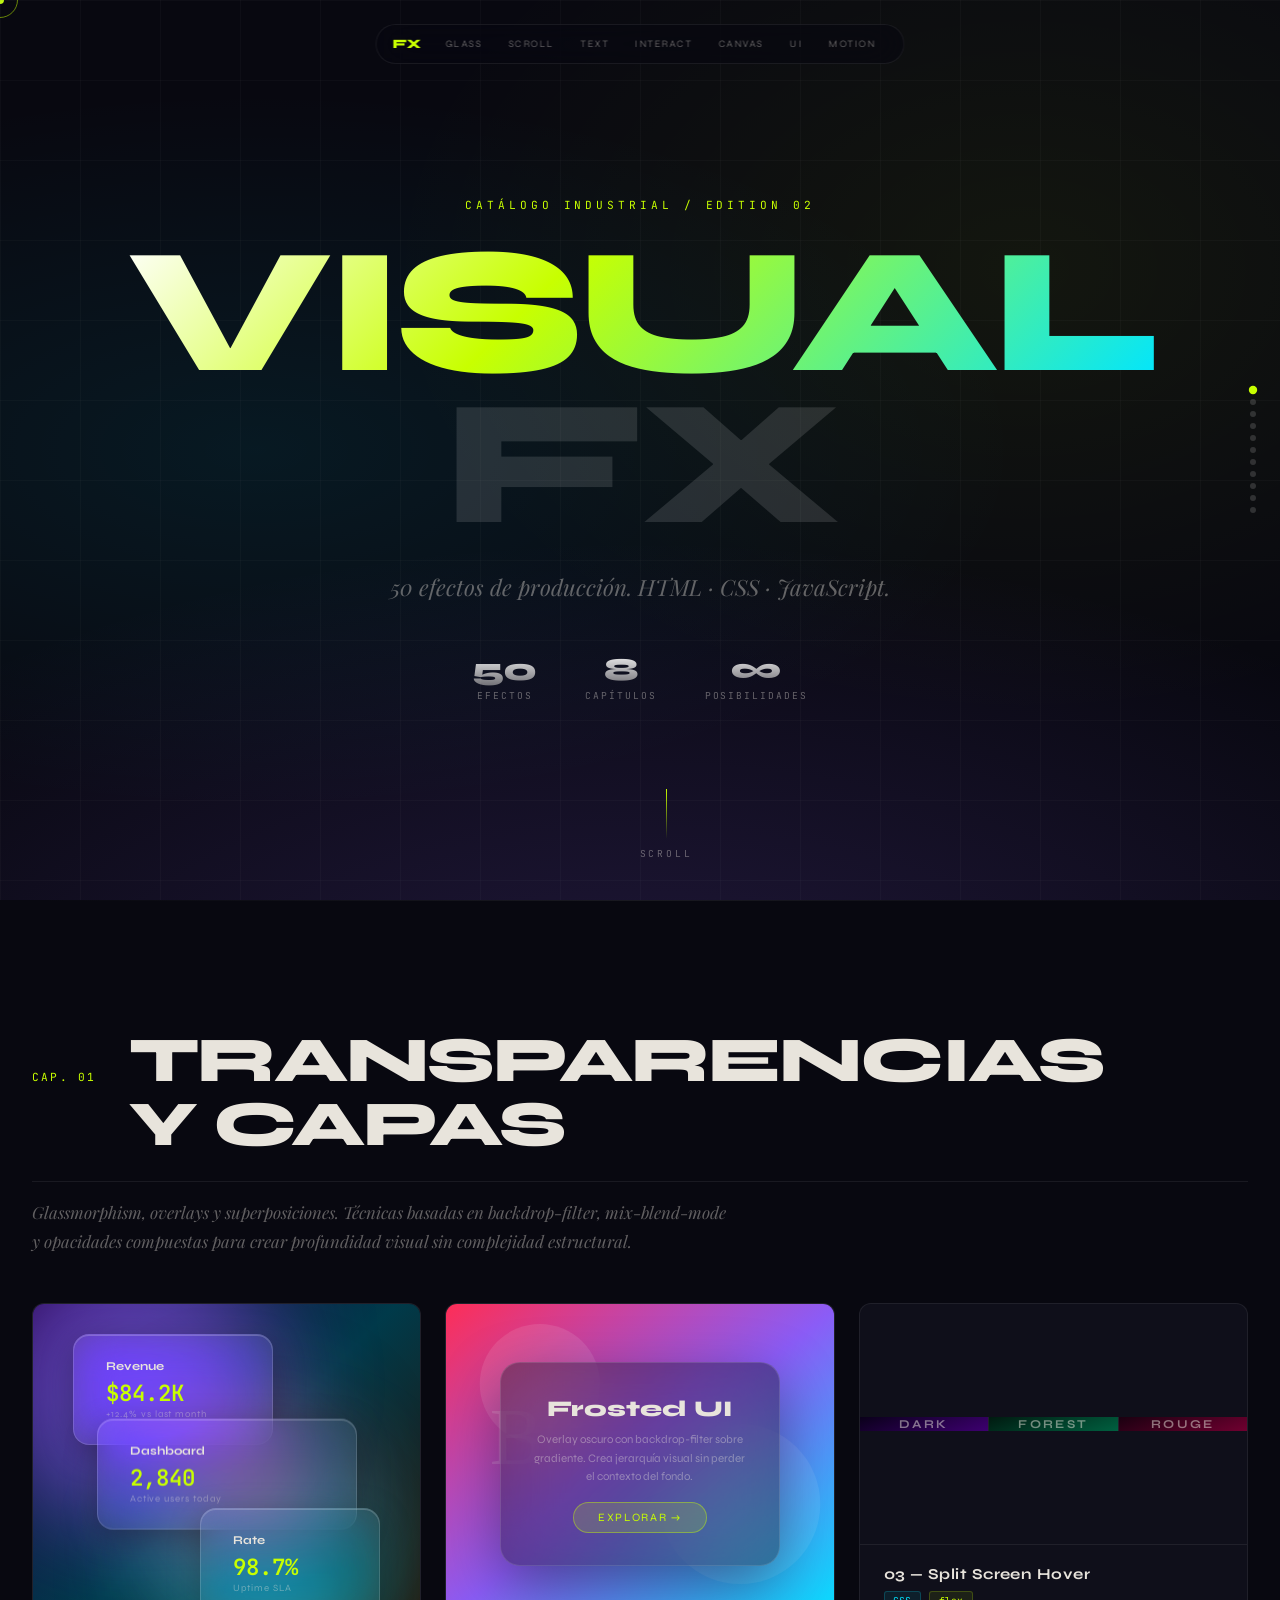
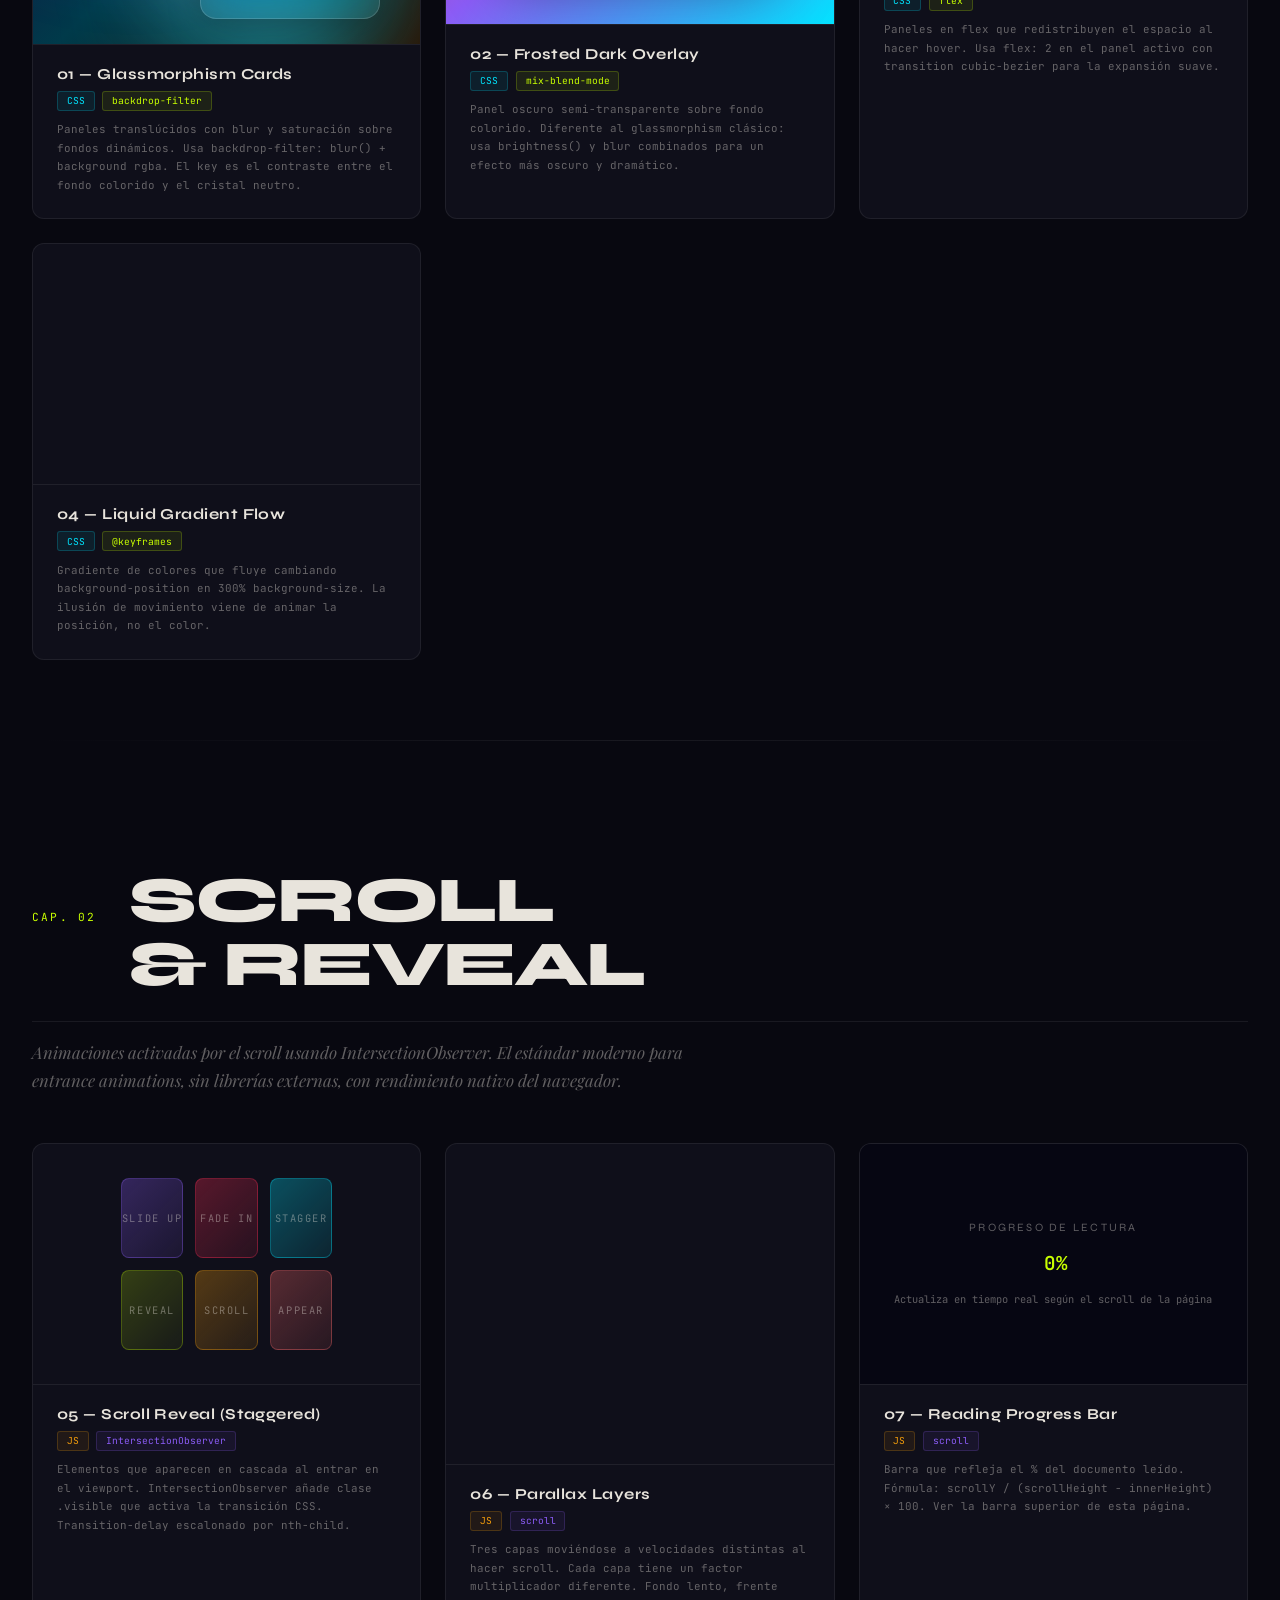
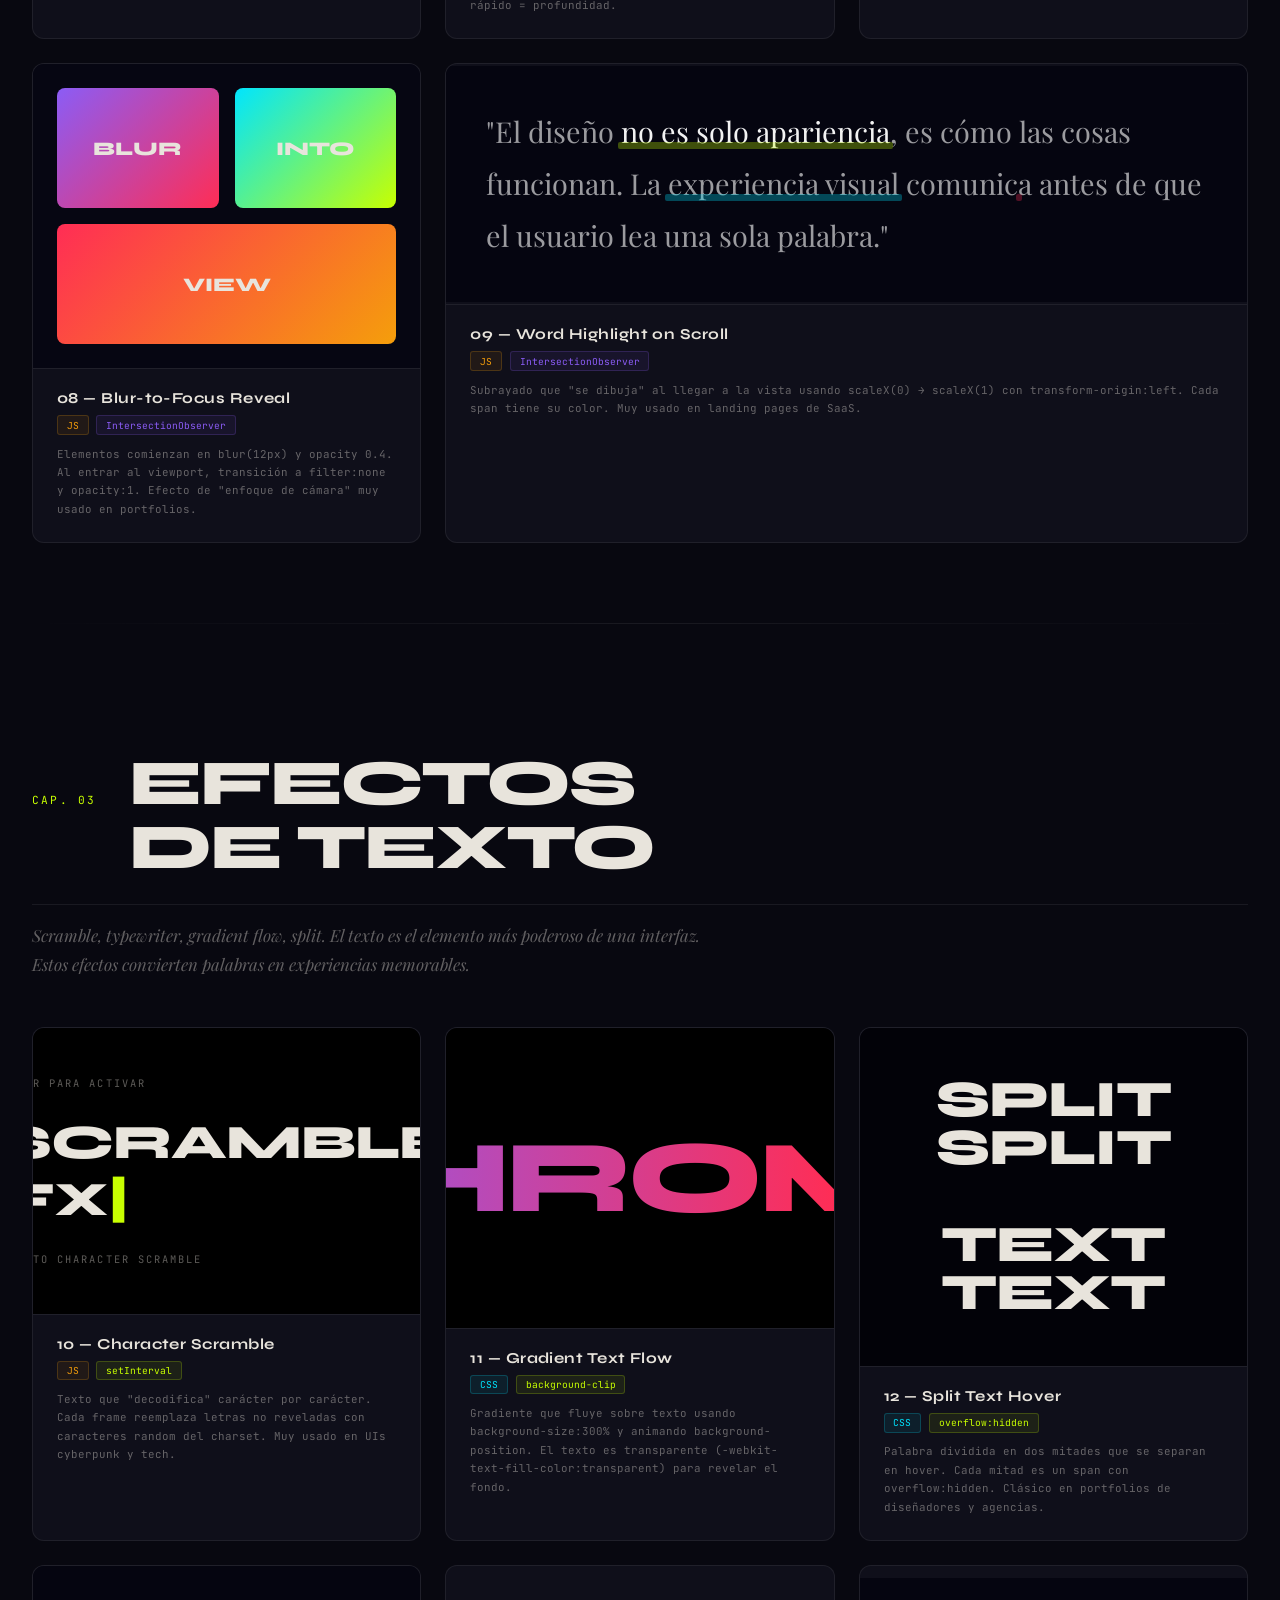
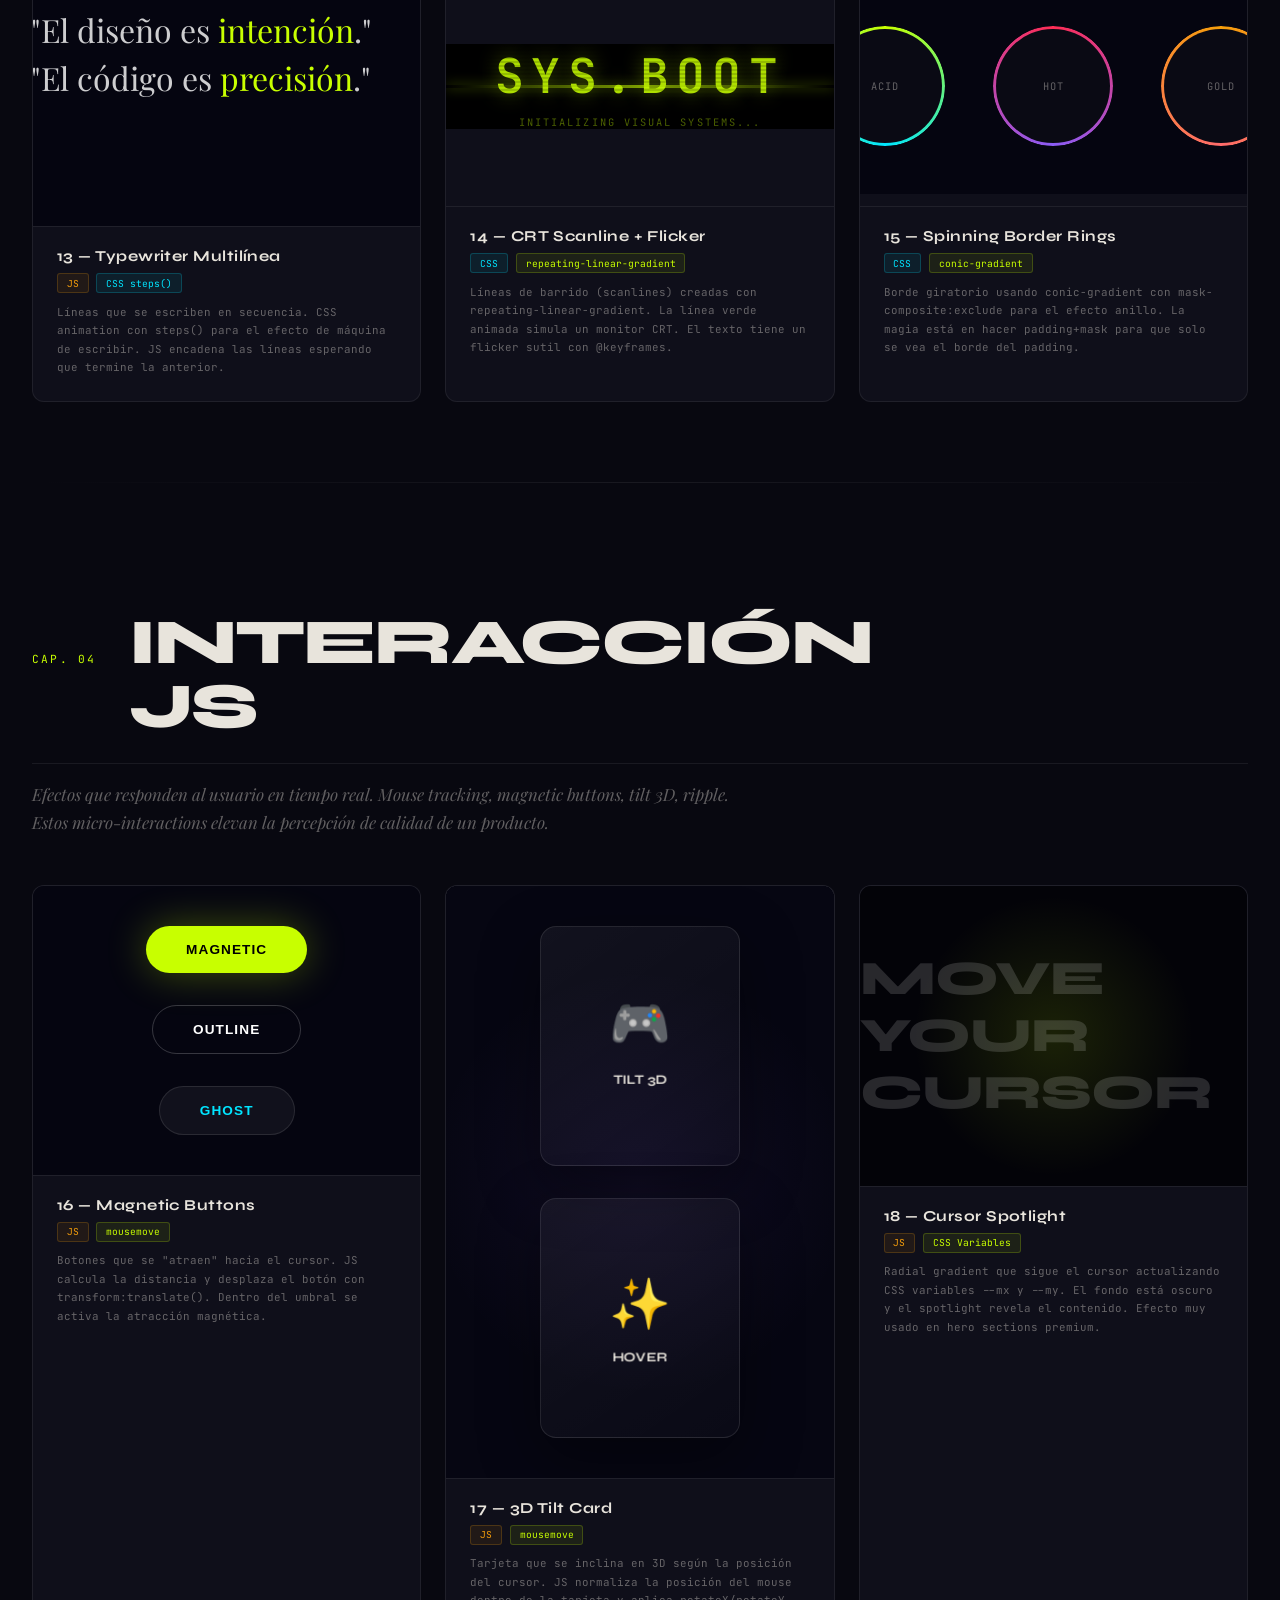
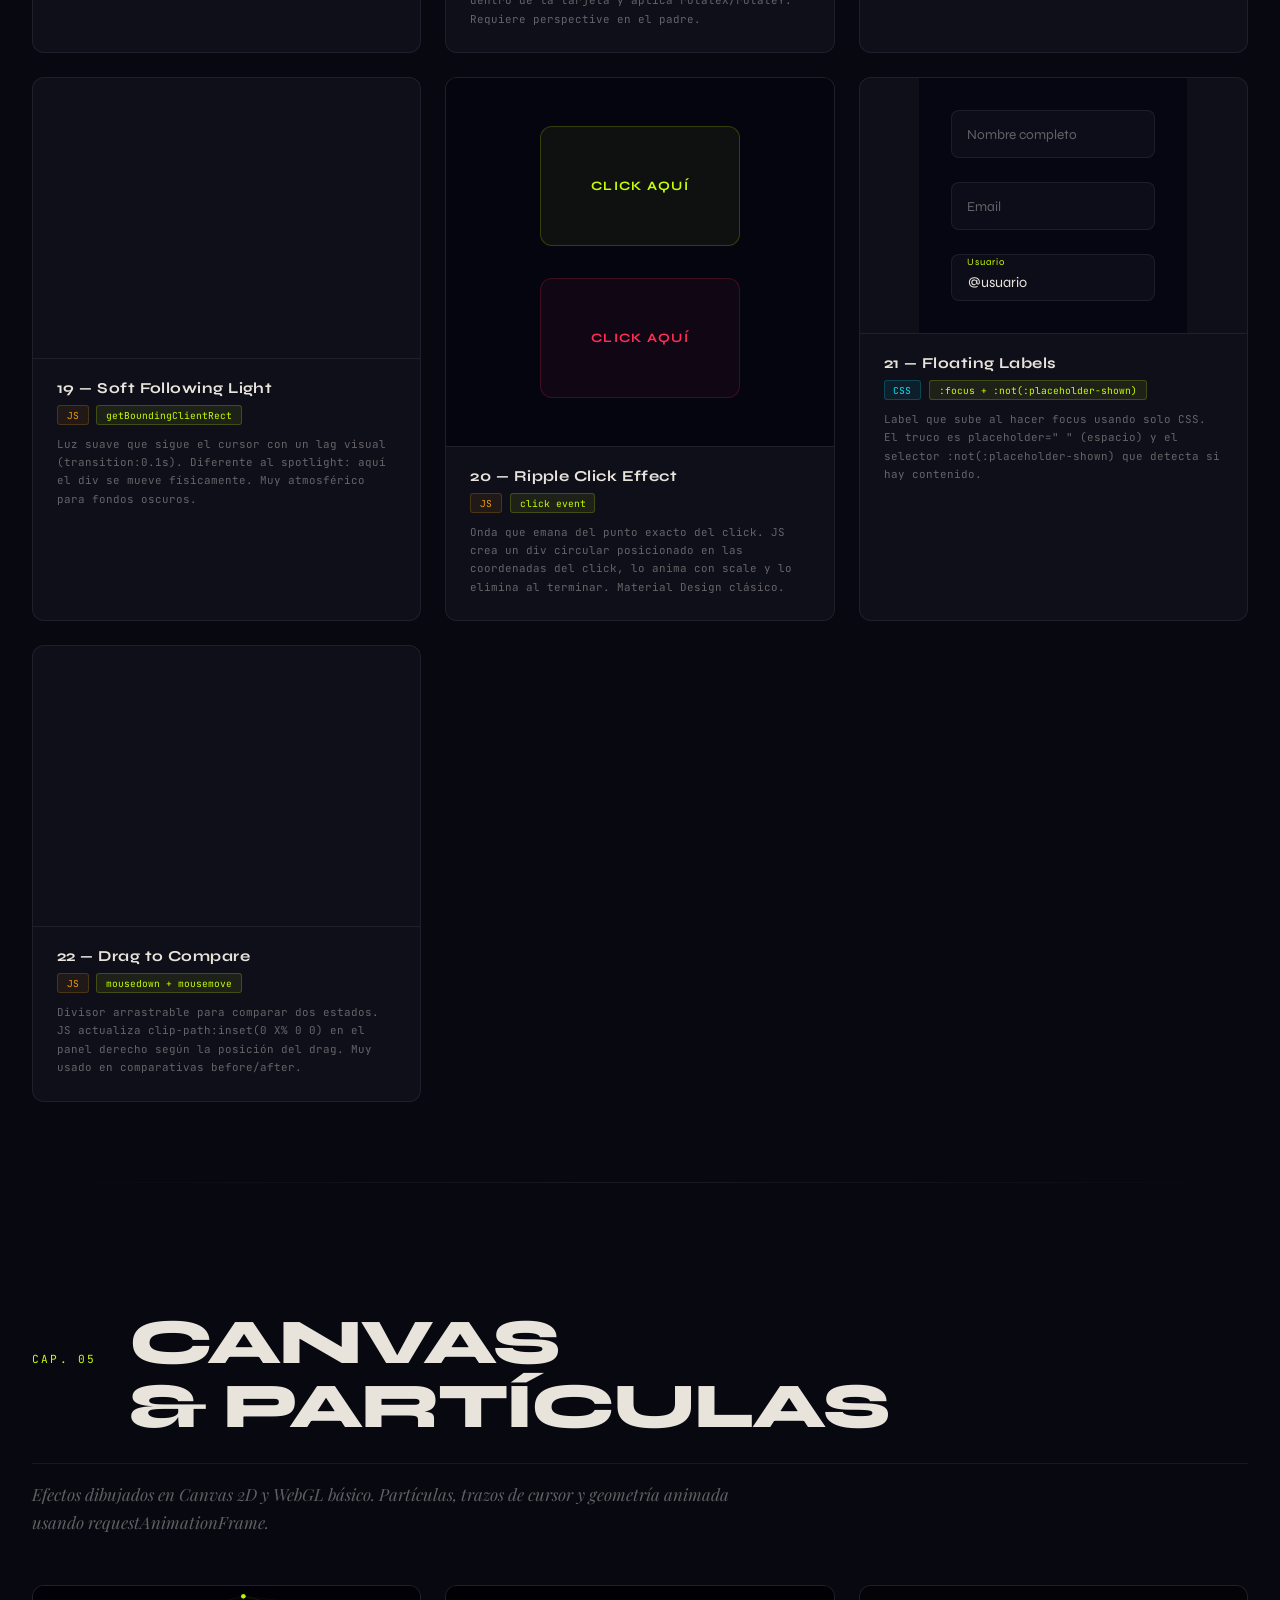
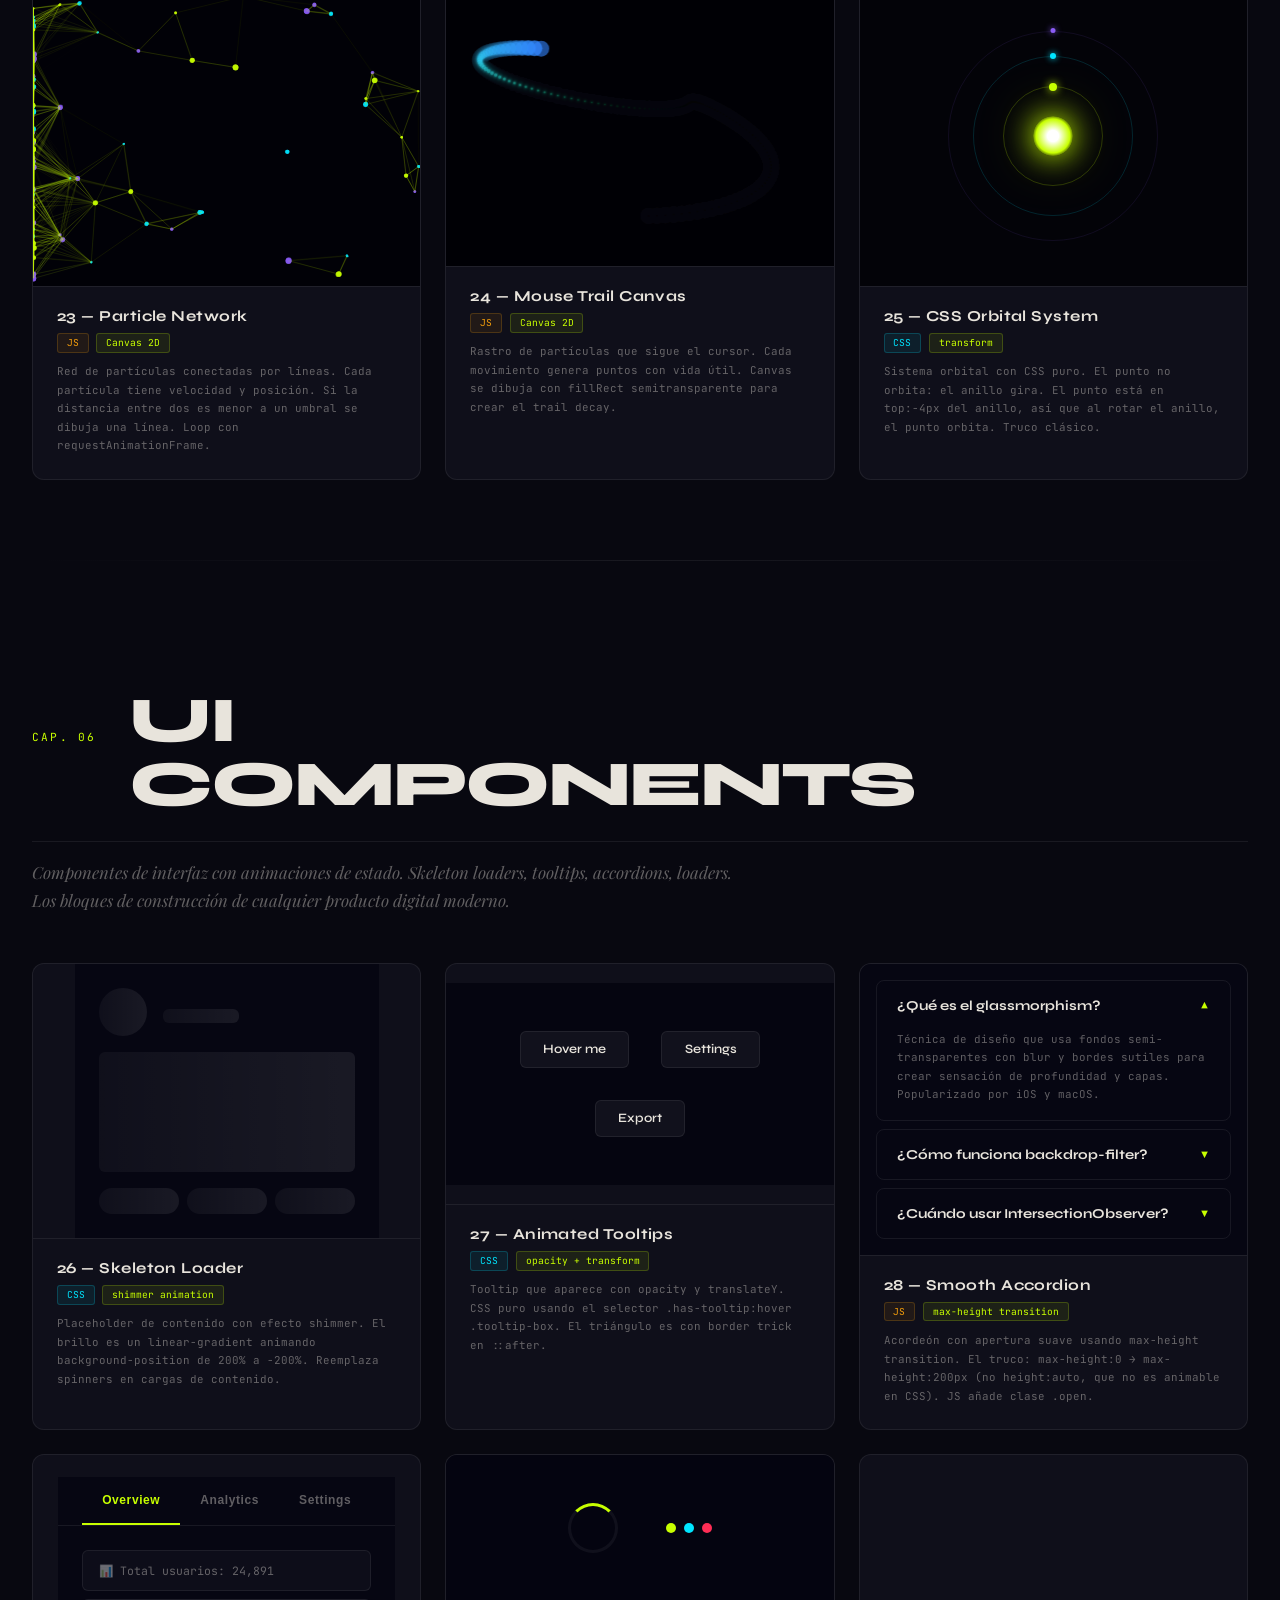
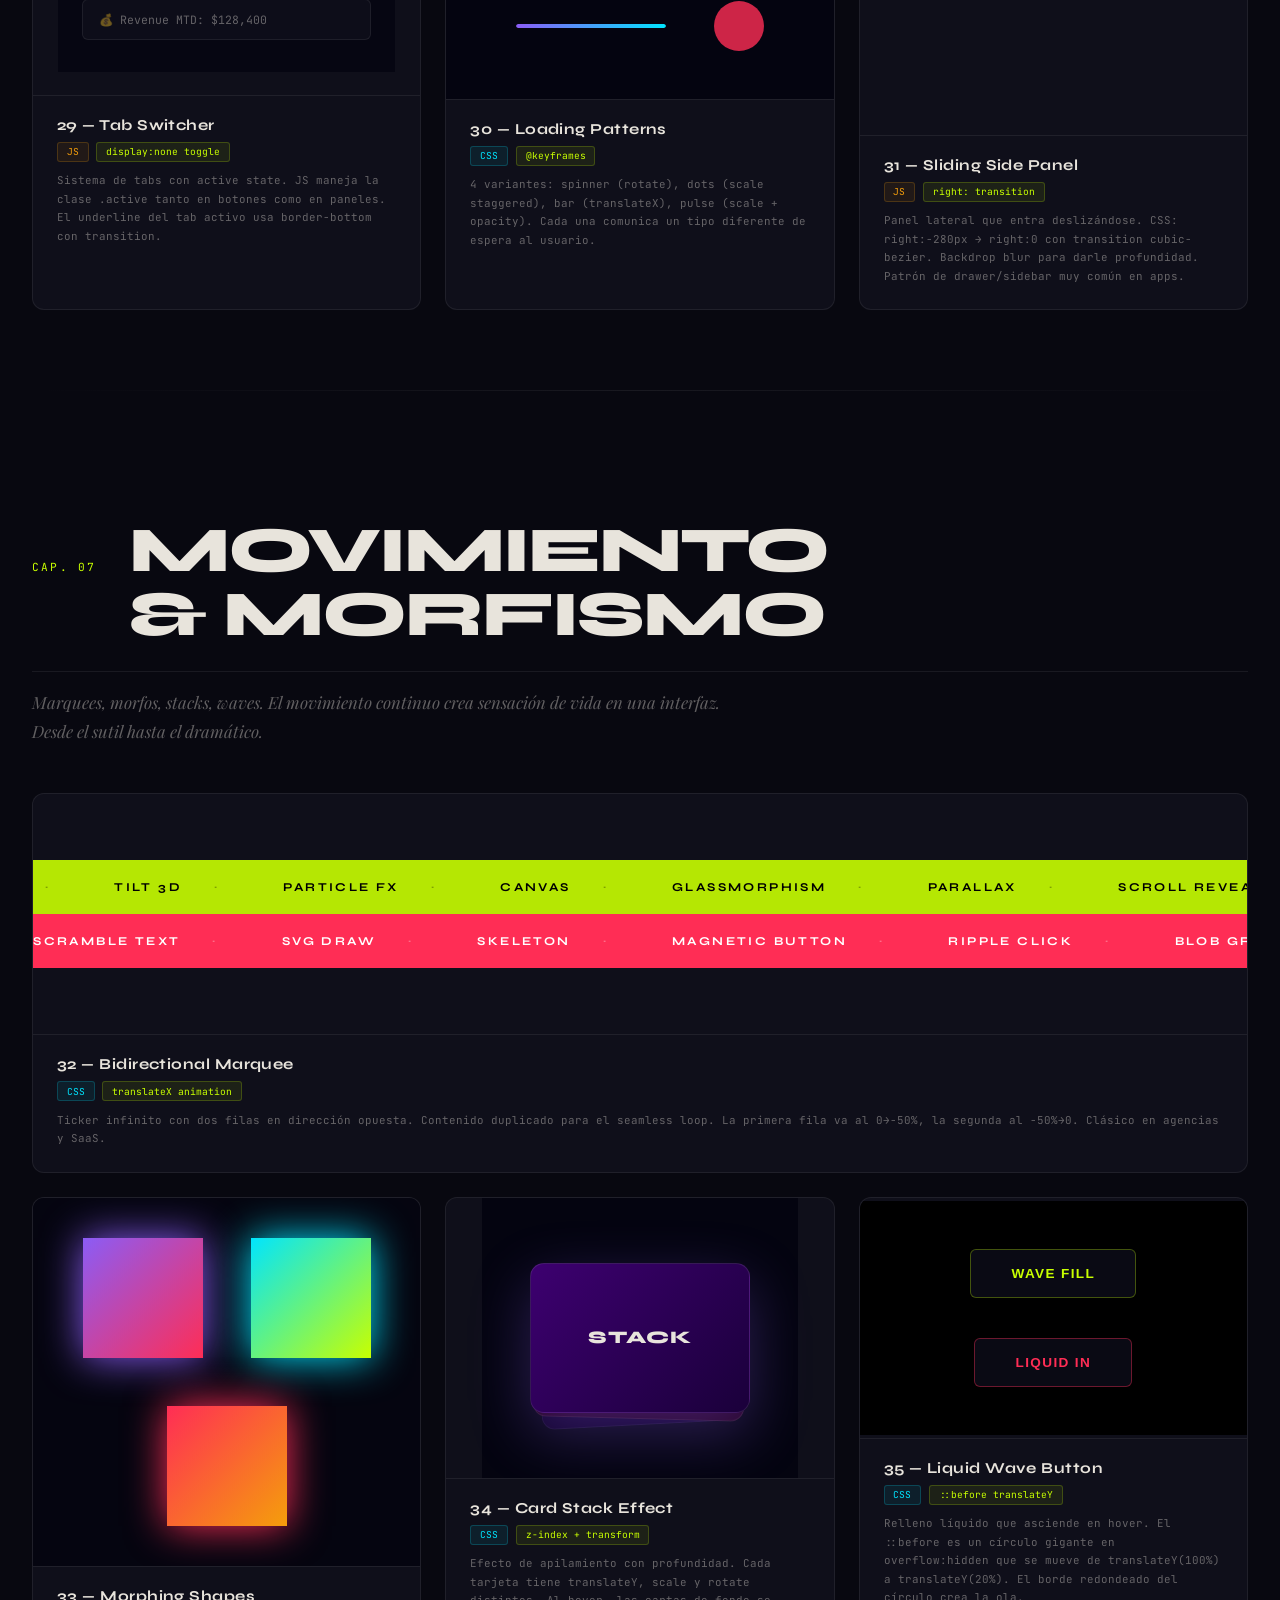
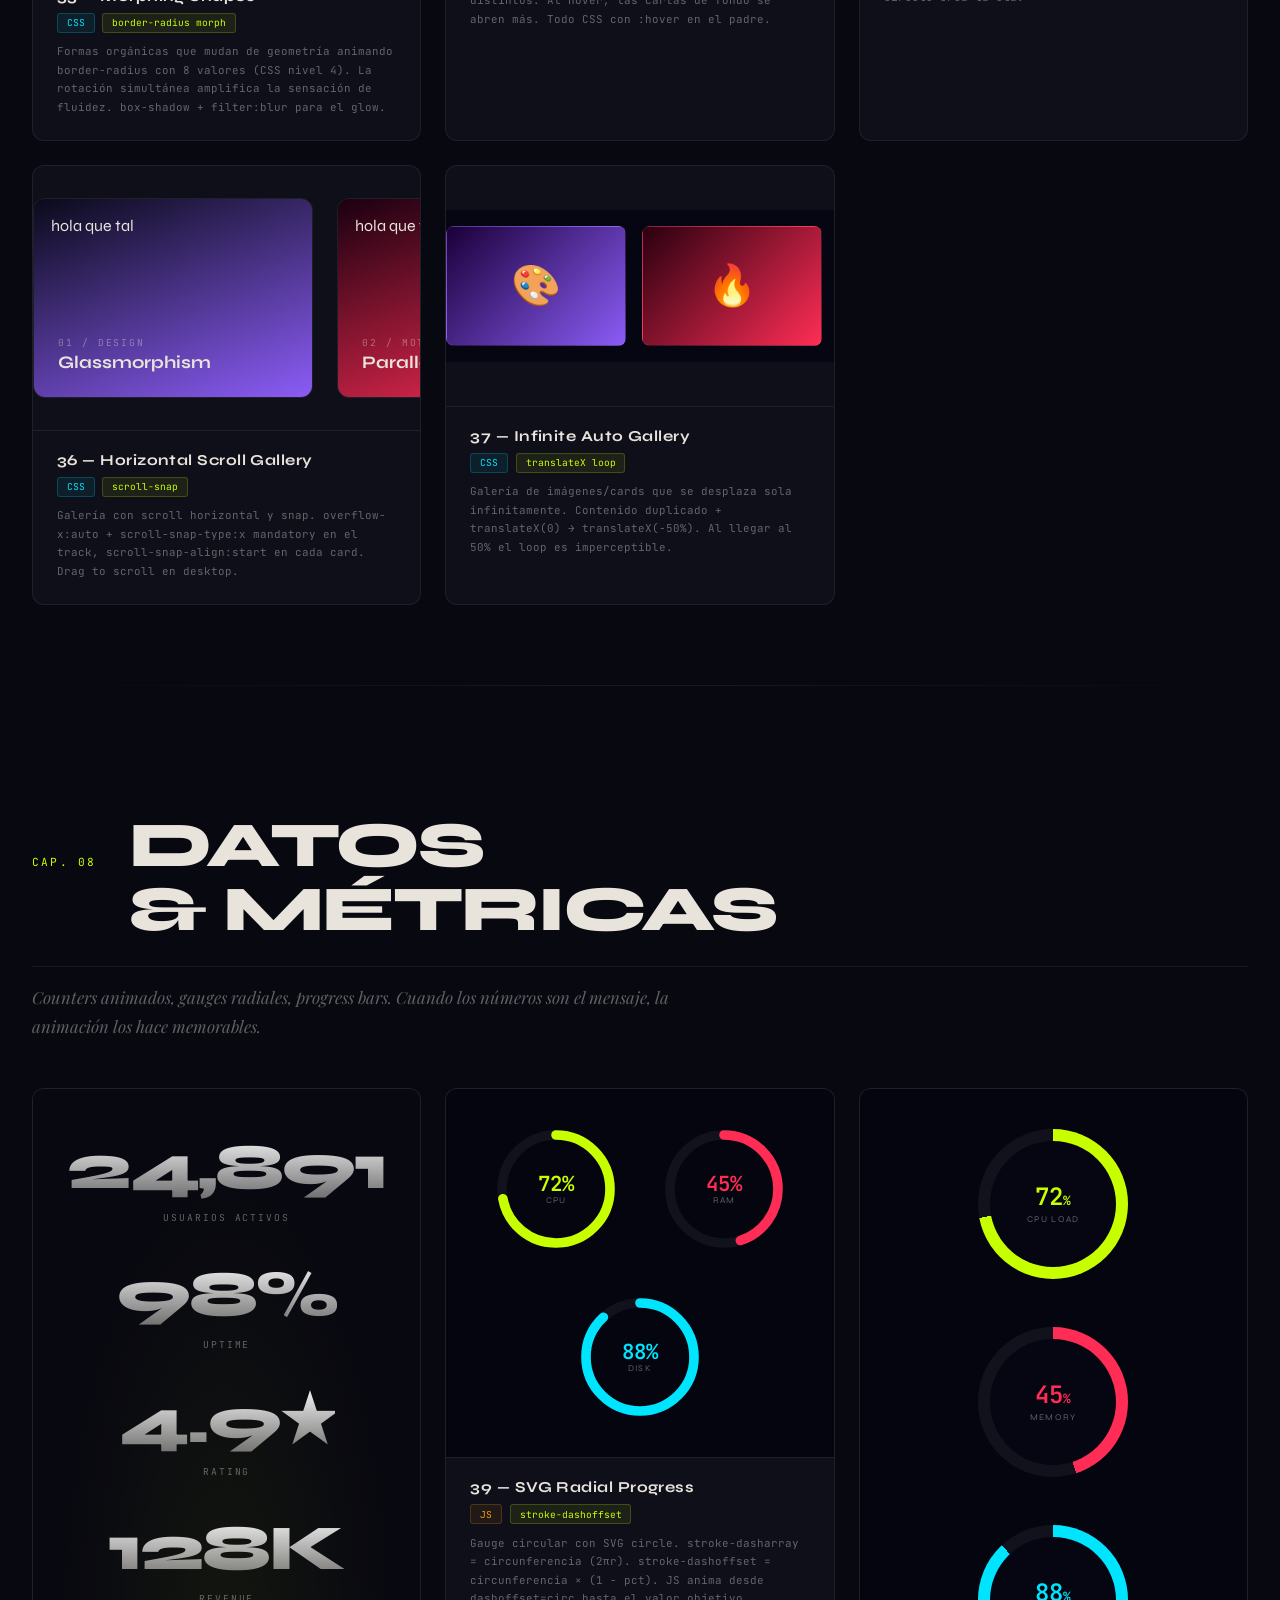
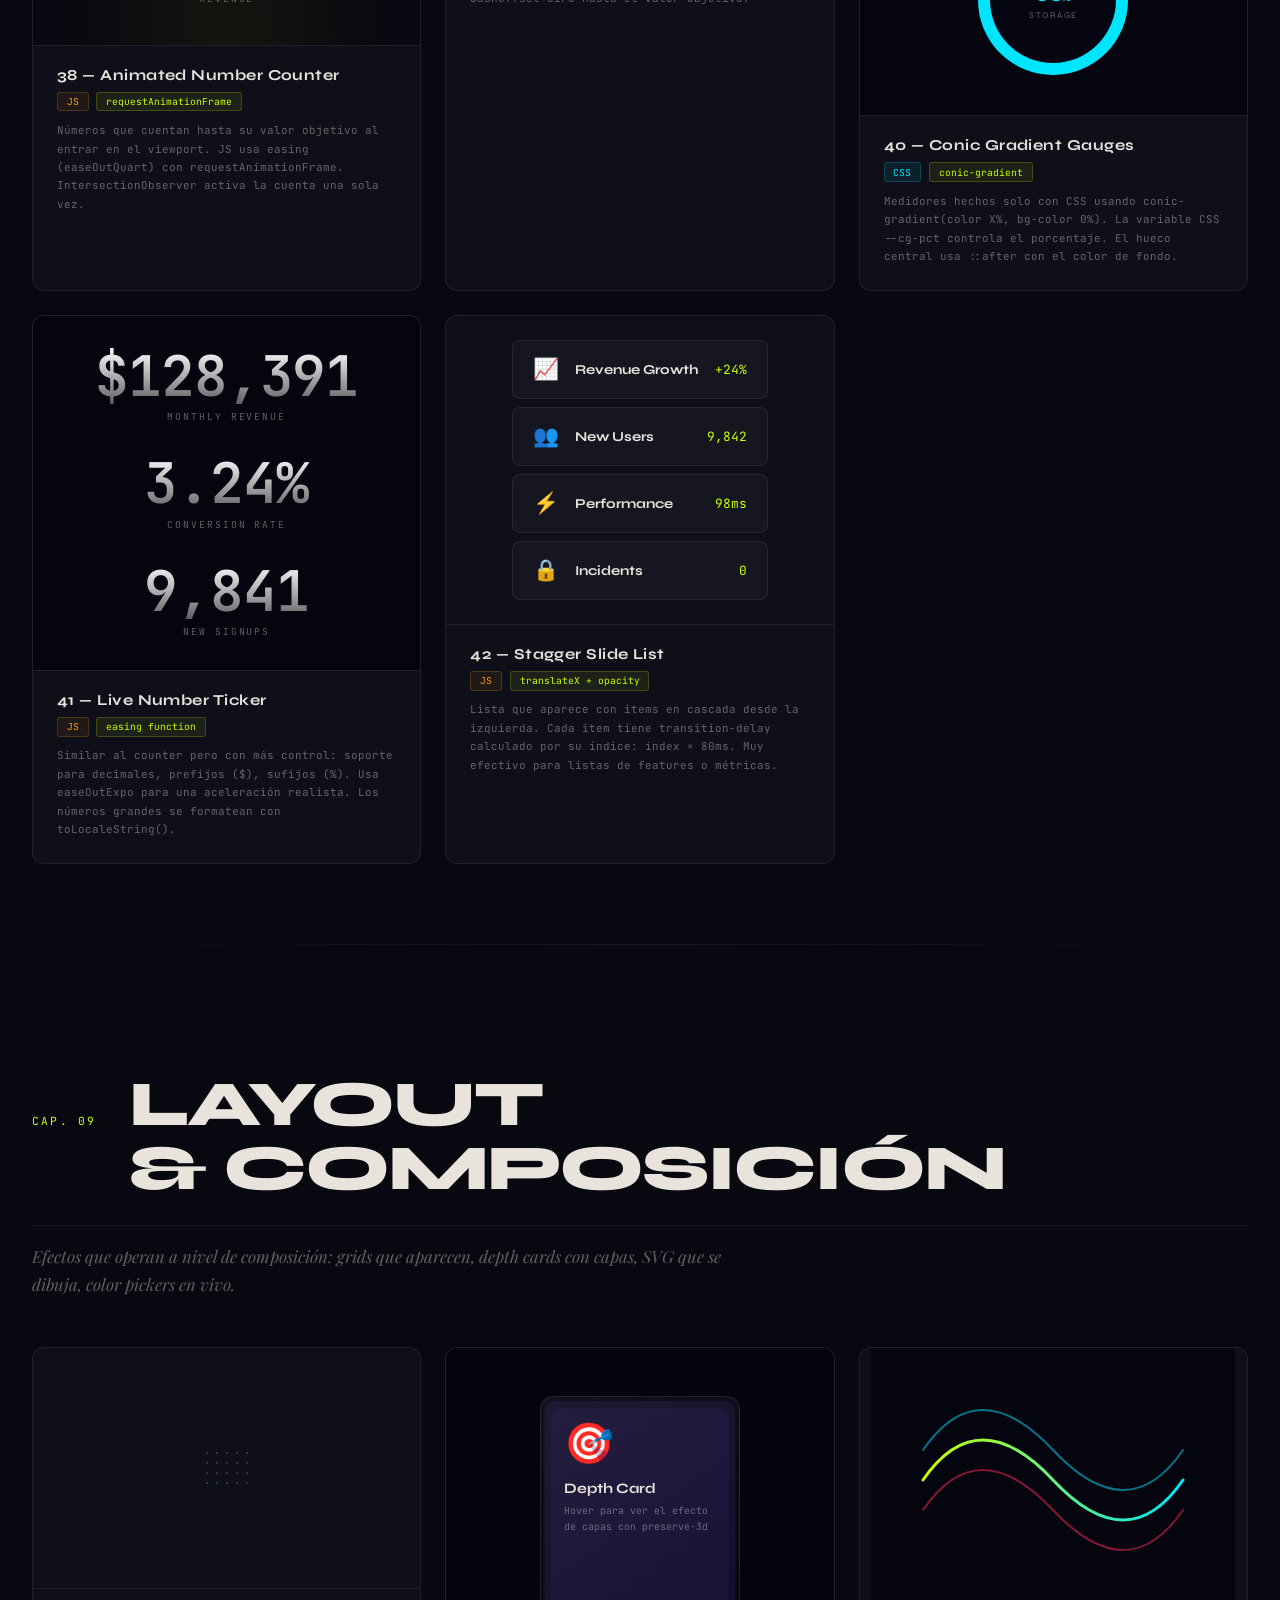
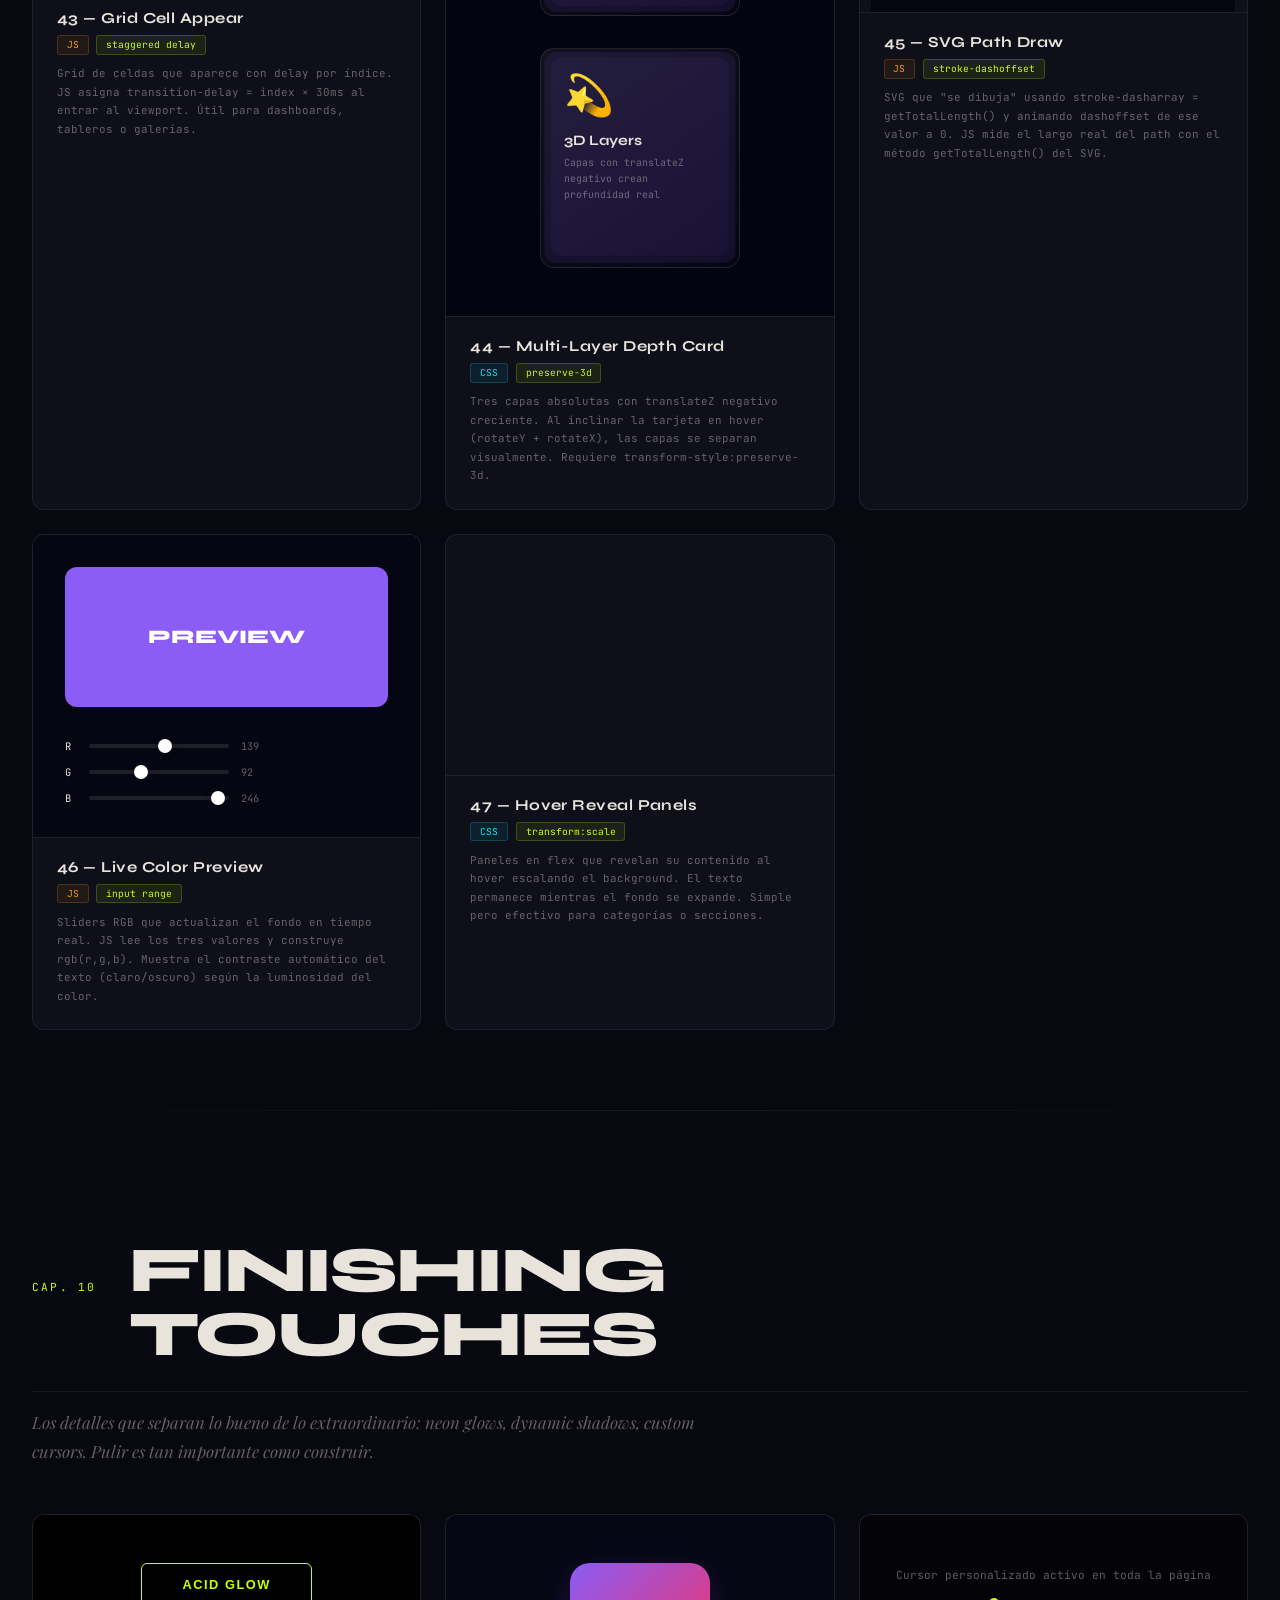
==== commit 98dbd5ca: "css" ====
--- a/catalogo-fx-v2.html
+++ b/catalogo-fx-v2.html
@@ -2523,11 +2523,11 @@
       <div class="fx-demo" style="padding:0">
         <div class="hscroll-wrap">
           <div class="hscroll-track">
-            <div class="hscroll-card hc1"><div class="hc-bg"></div><div class="hc-label"><div class="hc-num">01 / DESIGN</div><div class="hc-title">Glassmorphism</div></div></div>
-            <div class="hscroll-card hc2"><div class="hc-bg"></div><div class="hc-label"><div class="hc-num">02 / MOTION</div><div class="hc-title">Parallax</div></div></div>
-            <div class="hscroll-card hc3"><div class="hc-bg"></div><div class="hc-label"><div class="hc-num">03 / FX</div><div class="hc-title">Particles</div></div></div>
-            <div class="hscroll-card hc4"><div class="hc-bg"></div><div class="hc-label"><div class="hc-num">04 / TEXT</div><div class="hc-title">Scramble</div></div></div>
-            <div class="hscroll-card hc5"><div class="hc-bg"></div><div class="hc-label"><div class="hc-num">05 / GOLD</div><div class="hc-title">Dynamic FX</div></div></div>
+            <div class="hscroll-card hc1"><div class="hc-bg"><p style="padding: 17px;">hola que tal</p></div><div class="hc-label"><div class="hc-num">01 / DESIGN</div><div class="hc-title">Glassmorphism</div></div></div>
+            <div class="hscroll-card hc2"><div class="hc-bg"><p style="padding: 17px;">hola que tal</p></div><div class="hc-label"><div class="hc-num">02 / MOTION</div><div class="hc-title">Parallax</div></div></div>
+            <div class="hscroll-card hc3"><div class="hc-bg"><p style="padding: 17px;">hola que tal</p></div><div class="hc-label"><div class="hc-num">03 / FX</div><div class="hc-title">Particles</div></div></div>
+            <div class="hscroll-card hc4"><div class="hc-bg"><p style="padding: 17px;">hola que tal</p></div><div class="hc-label"><div class="hc-num">04 / TEXT</div><div class="hc-title">Scramble</div></div></div>
+            <div class="hscroll-card hc5"><div class="hc-bg"><p style="padding: 17px;">hola que tal</p></div><div class="hc-label"><div class="hc-num">05 / GOLD</div><div class="hc-title">Dynamic FX</div></div></div>
           </div>
         </div>
       </div>
